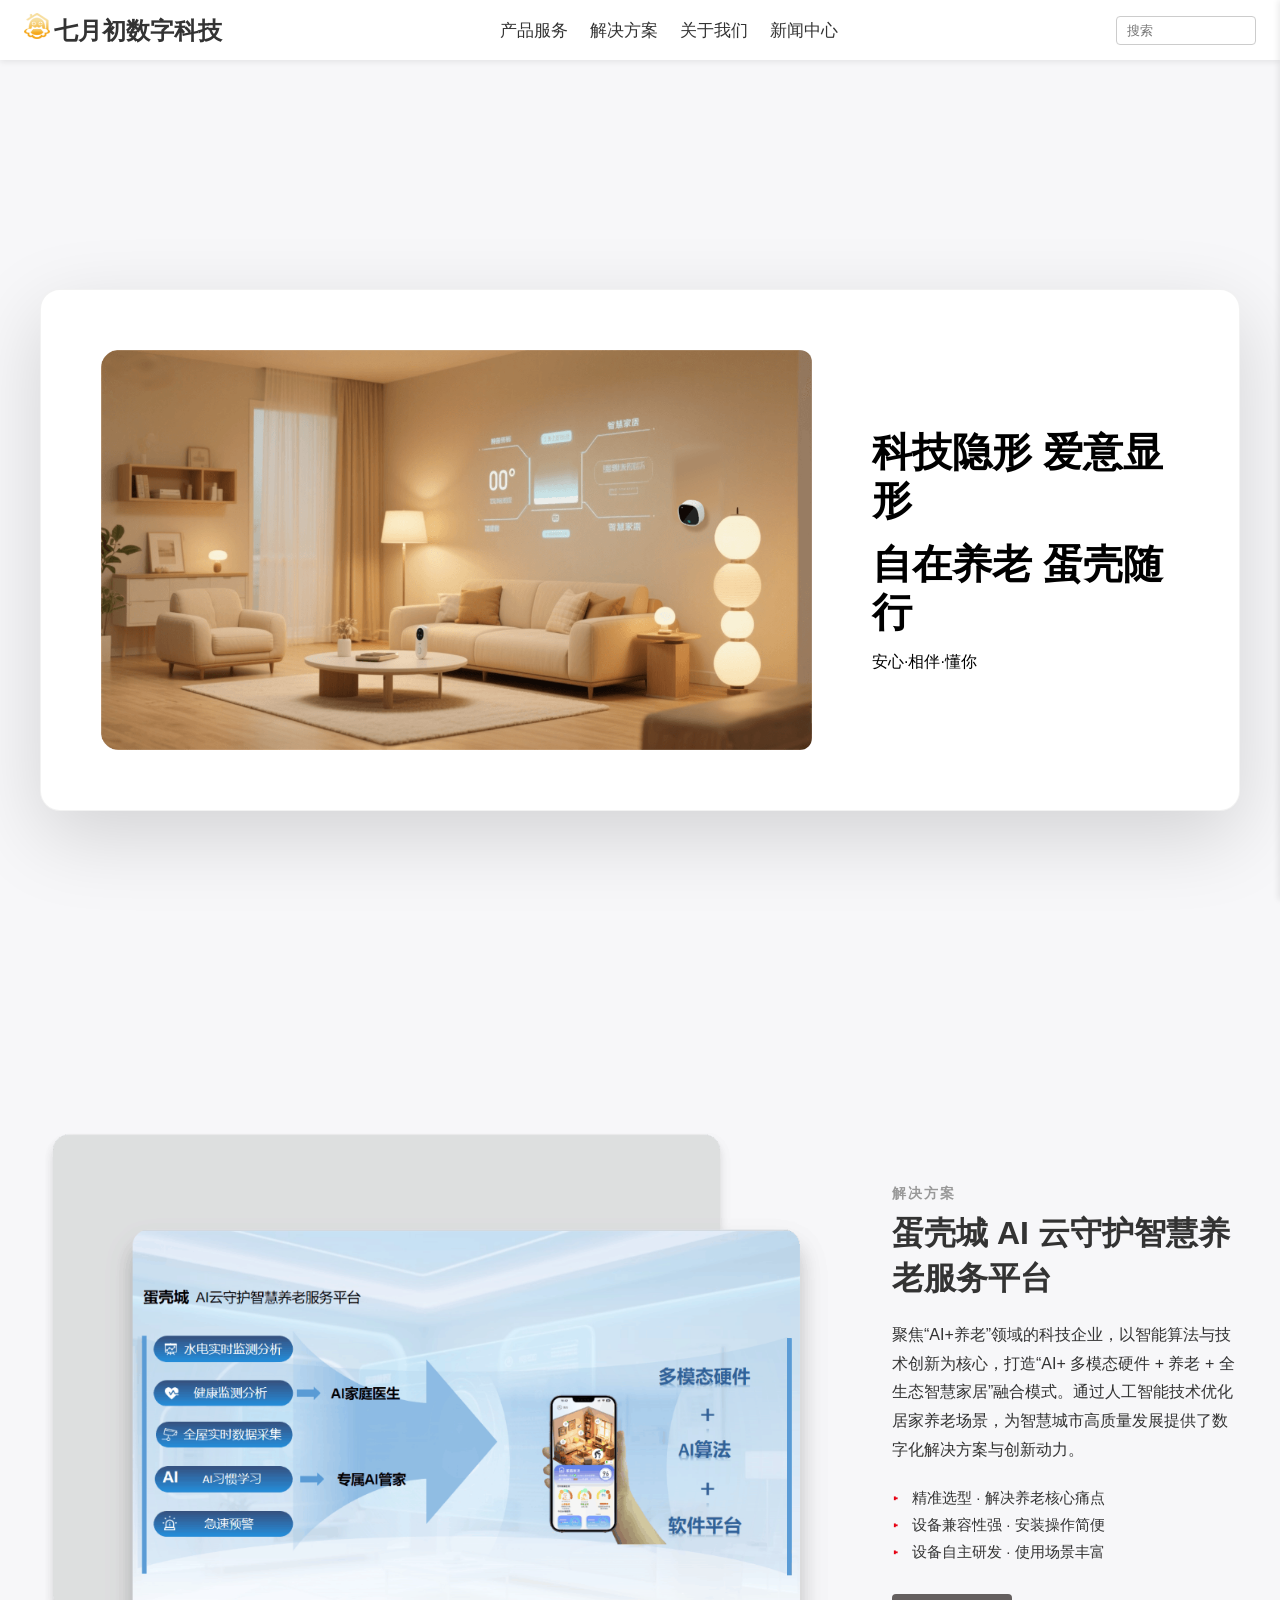
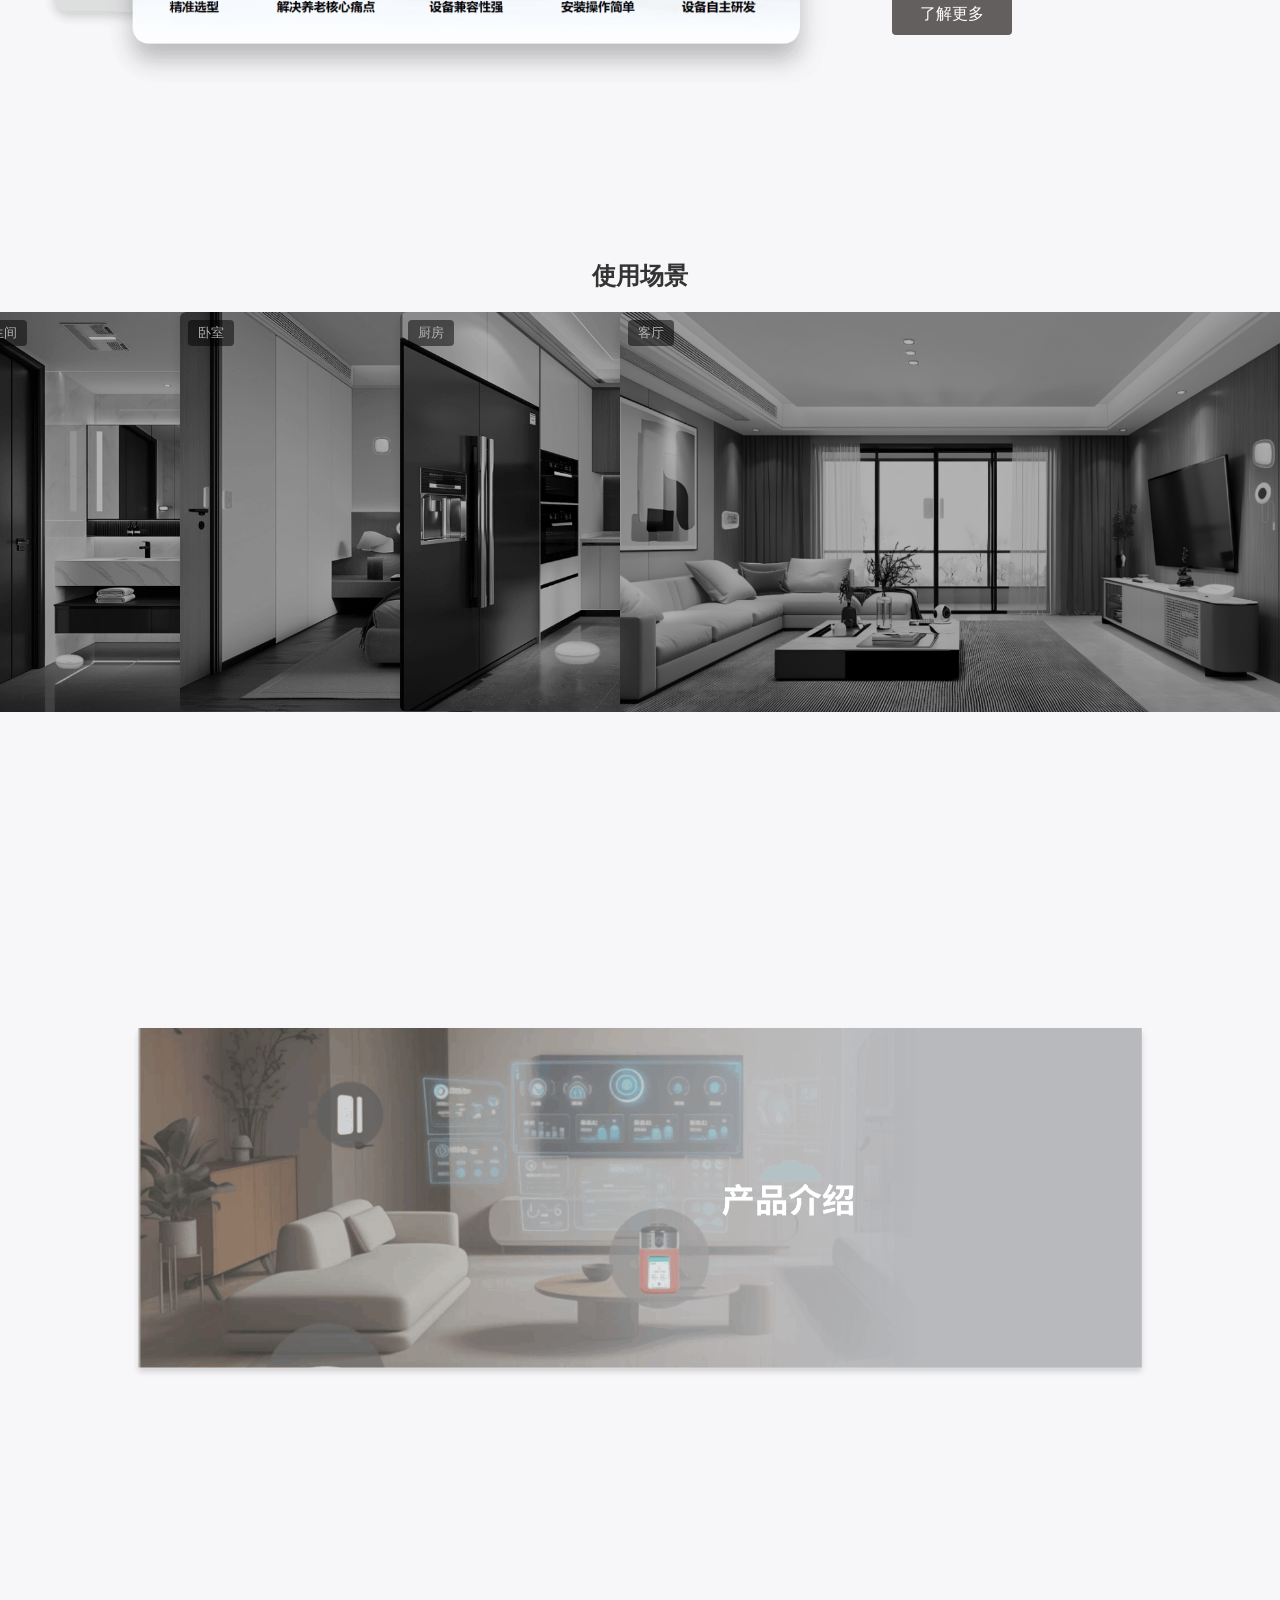
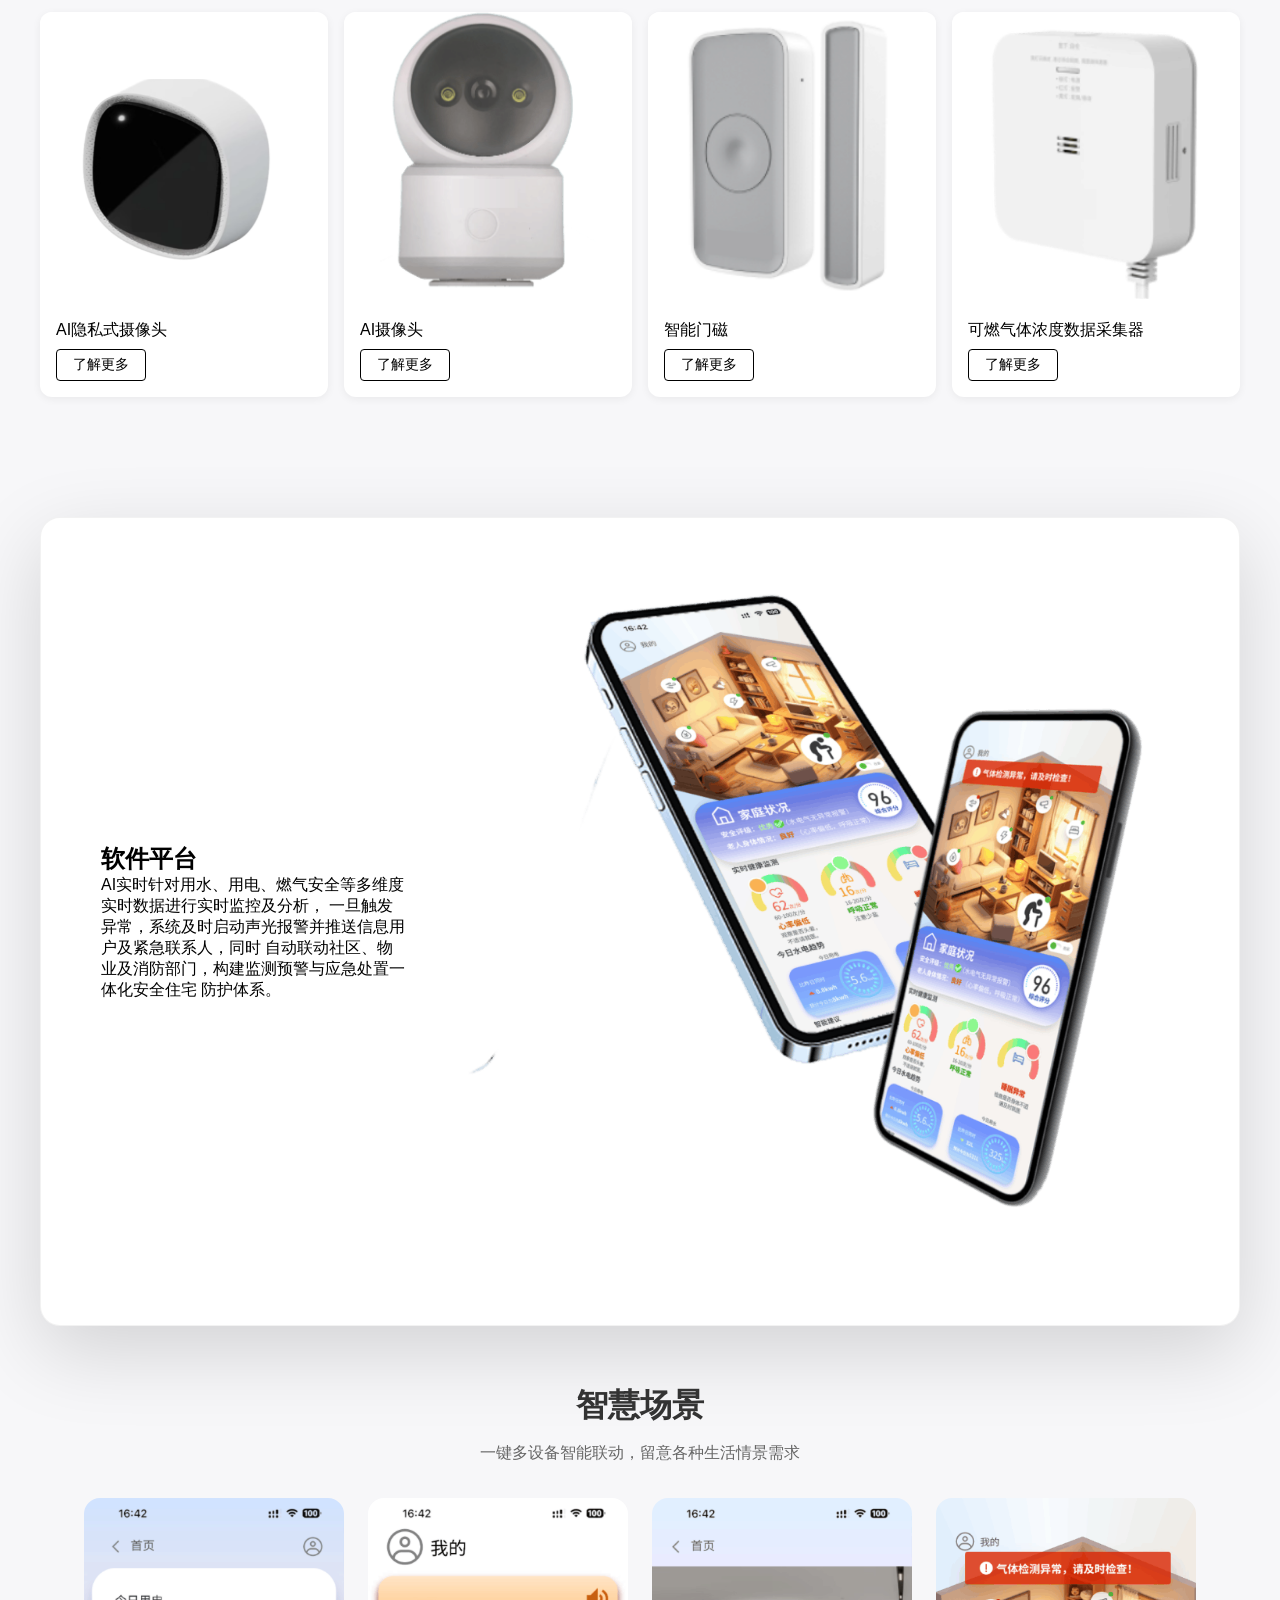
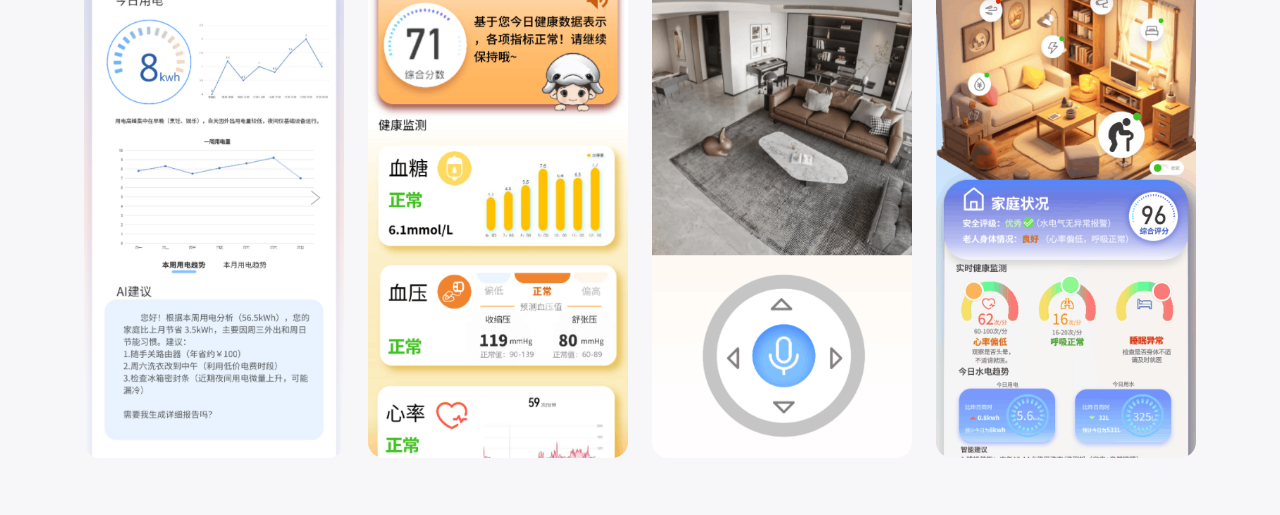
==== index.html @ ea3101bf "Add files via upload" ====
<!doctype html> <!-- 声明文档类型为 HTML5，确保浏览器以标准模式渲染页面 -->
<html lang="zh-CN"> <!-- 根元素，指定页面语言为简体中文 -->

<head> <!-- 头部区域，包含元数据、标题、样式表等，不会直接显示在页面上 -->
  <meta charset="UTF-8" /> <!-- 设置字符编码为 UTF-8，支持全球大部分语言字符，防止中文乱码 -->

  <meta name="viewport" content="width=device-width, initial-scale=1.0" />
  <!-- 移动端视口设置：宽度等于设备宽度，初始缩放比例 1.0，确保手机端正常显示 -->

  <title>蛋壳城--爱的守护</title> <!-- 浏览器标签页上显示的标题文字 -->

  <!-- 以下所有 link 标签均用于引入外部资源，rel="icon" 表示网站小图标，rel="stylesheet" 表示 CSS 样式表 -->
  <link rel="icon" href="z_logo.ico" type="image/x-icon" /> <!-- 指定浏览器标签页、收藏夹中显示的小图标路径及类型 -->

  <!-- 基础公共样式，通常存放全局重置、通用布局等规则 -->
  <link rel="stylesheet" href="style.css" />

  <!-- 导航栏专用样式，若站点导航复杂，可独立维护 -->
  <link rel="stylesheet" href="Navbar_Style.css" />
  
  <!-- 按模块划分的样式表，可针对具体页面或组件做细节调整，数字编号方便版本管理或分模块加载 -->
  <link rel="stylesheet" href="Web001_Style.css" /> <!-- 模块/页面 001 的专用样式 -->
  <link rel="stylesheet" href="Web002_Style.css" /> <!-- 模块/页面 002 的专用样式 -->
  <link rel="stylesheet" href="Web003_Style.css" /> <!-- 模块/页面 003 的专用样式 -->
  <link rel="stylesheet" href="Web004_Style.css" /> <!-- 模块/页面 004 的专用样式 -->
  <link rel="stylesheet" href="Web005_Style.css" /> <!-- 模块/页面 005 的专用样式 -->
  <link rel="stylesheet" href="Web006_Style.css" /> <!-- 模块/页面 006 的专用样式 -->
  <link rel="stylesheet" href="Web007_Style.css" /> <!-- 模块/页面 006 的专用样式 --> 

</head>
<body>
    <!-- 顶部导航 -->
  <div class="nav">
    <div class="nav__left">
        <img class="logo-icon" src="z_logo.png" alt="公司logo" />
        <a class = "logo">七月初数字科技</a>
    </div>

    <ul class="nav__center">
      <li><a href="#">产品服务</a></li>
      <li><a href="#">解决方案</a></li>
      <li><a href="#">关于我们</a></li>
      <li><a href="#">新闻中心</a></li>
    </ul>

    <div class="nav__right">
      <input class="search" type="text" placeholder="搜索">
    </div>
  </div>
  
  <section class="Web01-container">
    <div class="web01-container">

      <div class="web01-left-box">
        <img src="z_web01_tu.png" alt="" />
      </div>

      <div class="web01-text-content">
        <h1>科技隐形 爱意显形</h1> 
        <h1>自在养老 蛋壳随行</h1> 
        <div>安心·相伴·懂你</div> 
      </div>
    </div>
  </section>

  <section class="Web02-container">
    <div class="web02-container">
      <div class="web02-left">
        <img src="z_web02_tu.png" alt="AI云守护平台">
      </div>

      <div class="web02-right">
        <h2>解决方案</h2>
        <h3>蛋壳城 AI 云守护智慧养老服务平台</h3>
        <p>
          聚焦“AI+养老”领域的科技企业，以智能算法与技术创新为核心，打造“AI+
          多模态硬件 + 养老 + 全生态智慧家居”融合模式。通过人工智能技术优化
          居家养老场景，为智慧城市高质量发展提供了数字化解决方案与创新动力。
        </p>

        <ul class="web02-selling-points">
          <li>精准选型 · 解决养老核心痛点</li>
          <li>设备兼容性强 · 安装操作简便</li>
          <li>设备自主研发 · 使用场景丰富</li>
        </ul>
        <a href="#" class="web02-more-btn">了解更多</a>
      </div>
    </div>
  </section>

<section class="web03-center-box">
  <h2 class="web03-headline">使用场景</h2>
  <div class="web03-overlap-bar">
    <!-- 缩略图列表 -->
    <div class="web03-item">
      <img class="web03-thumb" src="z_web03_tu_bathroom.png" alt="卫生间"
           data-full="z_web03_tu_bathroom.png" onclick="showLarge(this.dataset.full)">
      <span class="web03-title">卫生间</span>
    </div>
    <div class="web03-item">
      <img class="web03-thumb" src="z_web03_tu_Bedroom.png" alt="卧室"
           data-full="z_web03_tu_Bedroom.png" onclick="showLarge(this.dataset.full)">
      <span class="web03-title">卧室</span>
    </div>
    <div class="web03-item">
      <img class="web03-thumb" src="z_web03_tu_Kitchen.png" alt="厨房"
           data-full="z_web03_tu_Kitchen.png" onclick="showLarge(this.dataset.full)">
      <span class="web03-title">厨房</span>
    </div>
    <div class="web03-item">
      <img class="web03-thumb" src="z_web03_tu_Livingroom.png" alt="客厅"
           data-full="z_web03_tu_Livingroom.png" onclick="showLarge(this.dataset.full)">
      <span class="web03-title">客厅</span>
    </div>
  </div>

  <!-- 唯一全屏遮罩（默认隐藏） -->
  <div id="web03-overlay" class="web03-overlay" onclick="hideLarge()">
    <img id="web03-large" src="" alt="">
  </div>
</section>
  
<section class="web04-container">
      <div class="web04-box">
        <img src="z_web04_tu.png" alt="智慧家居" />
    </div>
</section>
 <section>
<ul class="web05-product-row">
  <!-- 卡片 1 -->
  <li class="web05-product-card">
    <img src="z_web05_tu_1.png" alt="AI隐私式摄像头">
    <div class="web05-card-footer">
      <h3>AI隐私式摄像头</h3>
      <a class="web05-btn" href="#">了解更多</a>
    </div>
  </li>

  <!-- 卡片 2 -->
  <li class="web05-product-card">
    <img src="z_web05_tu_2.png" alt="AI摄像头">
    <div class="web05-card-footer">
      <h3>AI摄像头</h3>
      <a class="web05-btn" href="#">了解更多</a>
    </div>
  </li>

  <!-- 卡片 3 -->
  <li class="web05-product-card">
    <img src="z_web05_tu_3.png" alt="智能门磁">
    <div class="web05-card-footer">
      <h3>智能门磁</h3>
      <a class="web05-btn" href="#">了解更多</a>
    </div>
  </li>

  <!-- 卡片 4 -->
  <li class="web05-product-card">
    <img src="z_web05_tu_4.png" alt="可燃气体浓度数据采集器">
    <div class="web05-card-footer">
      <h3>可燃气体浓度数据采集器</h3>
      <a class="web05-btn" href="#">了解更多</a>
    </div>
  </li>
</ul>
  </section>

  <section class="Web06-container">
    <div class="web06-container">
      <div class="web06-right-box">
        <img src="z_web06_tu.png" alt="软件app" />
      </div>

      <div class="web06-text-content">
        <h1>软件平台</h1> <!-- 主标题 -->
        <p>
          AI实时针对用水、用电、燃气安全等多维度实时数据进行实时监控及分析，
          一旦触发异常，系统及时启动声光报警并推送信息用户及紧急联系人，同时
          自动联动社区、物业及消防部门，构建监测预警与应急处置一体化安全住宅
          防护体系。
        </p>
      </div>
    </div>
  </section>

<se section class="web07">
  <h2 class="web07-title">智慧场景</h2>
  <p class="web07-sub">一键多设备智能联动，留意各种生活情景需求</p>

  <div class="web07-list">
    <!-- 卡片 1 -->
    <div class="web07-card">
      <img src="z_web07_tu_1.png" alt="">
      <div class="web07-card-mask">
        <div class="web07-card-title">用水用电－数据高度可视</div>
        <div class="web07-card-desc">通过可视化图形描述生活水电，为水电赋予形态。</div>
        <a class="web07-card-btn" href="#">了解更多</a>
      </div>
    </div>

    <!-- 卡片 2 -->
    <div class="web07-card">
      <img src="z_web07_tu_2.png" alt="">
      <div class="web07-card-mask">
        <div class="web07-card-title">健康监测－身体一目了然</div>
        <div class="web07-card-desc">温和柔光身体数据可视，健康是否一目了然。</div>
        <a class="web07-card-btn" href="#">了解更多</a>
      </div>
    </div>

    <!-- 卡片 3 -->
    <div class="web07-card">
      <img src="z_web07_tu_3.png" alt="">
      <div class="web07-card-mask">
        <div class="web07-card-title">视频守护</div>
        <div class="web07-card-desc">隐私视频摄像头，处处监控处处贴心。</div>
        <a class="web07-card-btn" href="#">了解更多</a>
      </div>
    </div>

    <!-- 卡片 4 -->
    <div class="web07-card">
      <img src="z_web07_tu_4.png" alt="">
      <div class="web07-card-mask">
        <div class="web07-card-title">燃气监测</div>
        <div class="web07-card-desc">一键开启全天放心模式，安全与呵护同步律动。</div>
        <a class="web07-card-btn" href="#">了解更多</a>
      </div>
    </div>
  </div>
</section>


</body>
<script src="mainjs.js"></script>
</html>
---- style.css ----
@charset "UTF-8";                       /* 告诉浏览器：此文件使用 UTF-8 编码，防止中文乱码 */

/*========== 通用Reset：先把所有标签“剃光头” ==========*/
* {                                      /* 通配符：选中页面上每一个元素 */
  margin: 0;                             /* 清除浏览器默认外边距 */
  padding: 0;                            /* 清除浏览器默认内边距 */
  box-sizing: border-box;                /* 让 width/height 包含边框和内边距，方便计算 */
}

/*========== 页面基础设定 ==========*/
body {                                   /* 整个网页的身体 */
  font-family: -apple-system, BlinkMacSystemFont, "Segoe UI", "PingFang SC",
              "Hiragino Sans GB", "Microsoft YaHei", sans-serif;
                                         /* 字体优先级：苹果系统→Win系统→通用无衬线，中英文都好看 */
  background: #f7f7f9;                   /* 整个页面背景：浅灰色，护眼不刺眼 */
  overflow-x: hidden;                    /* 禁止横向滚动条，防止内容撑破屏幕 */
}

/*========== 移动端适配：≤768px 生效 ==========*/
@media (max-width: 768px) {

  .content-container {                   /* 卡片改为上下堆叠，适合手机窄屏 */
    flex-direction: column;
    padding: 40px 30px;
  }
  .main-title {                          /* 字号缩小，防止换行丑陋 */
    font-size: 36px;
  }
  .subtitle {
    font-size: 20px;
  }
}
---- Navbar_Style.css ----
/* 1️⃣ 全局变量：以后想统一改高度、间距只动这一行即可 */
:root {
  --nav-height: 60px;   /* 导航条整体高度 */
  --gap: 22px;          /* 菜单项之间的左右间距 */
}

/* 2️⃣ 整个导航条的主容器 */
.nav {
  display: flex;        /* 弹性布局，子元素横排 */
  align-items: center;  /* 垂直居中 */
  height: var(--nav-height);   /* 使用变量，后期一改全改 */
  padding: 0 24px;      /* 左右留空白，让内容不贴边 */
  background: #fff;     /* 白色底 */
  box-shadow: 0 2px 6px rgba(0, 0, 0, .08); /* 淡淡的阴影，增加层级感 */
  font-size: 14px;      /* 整体字号 */
}

/* 3️⃣ 左侧 logo 区域 */
.nav__left {
  flex-shrink: 0;       /* 不允许被压缩，保证 logo 始终完整 */
  margin-right: auto;   /* 自动把右侧元素顶开，实现“靠左” */
  gap : 8px;
}
.logo-icon {
    width: 26px;
    height:26px;
}
/* 4️⃣ logo 文字本身 */
.logo {
  font-size: 24px;      /* 比导航文字大一号 */
  font-weight: bold;    /* 加粗 */
  color: #333;       /* 华为经典红 */
  text-decoration: none;/* 去掉默认下划线 */
}

/* 5️⃣ 中间菜单 <ul> 容器 */
.nav__center {
  display: flex;        /* 横排菜单项 */
  flex-wrap: wrap;      /* 关键：宽度不足时自动换行 */
  gap: var(--gap);      /* 使用变量，统一间隙 */
  justify-content: center; /* 居中对齐，看着更整齐 */
  list-style: none;     /* 去掉小黑点 */
  margin: 0;            /* 去掉默认 margin */
  padding: 0;           /* 去掉默认 padding */
  max-width: 720px;     /* 最大宽度，防止屏幕太宽时拉得太开 */
}

/* 6️⃣ 菜单里的单个 <a> 链接 */
.nav__center a {
  text-decoration: none;/* 关键：去掉下划线，简洁 */
  font-size: 17px;      /* 2. 单独再放大一点，突出可点性 */
  color: #333;          /* 深灰色，比纯黑柔和 */
  white-space: nowrap;  /* 不换行，保持一行显示 */
}

/* 7️⃣ 右侧搜索框区域 */
.nav__right {
  margin-left: auto;    /* 自动把左侧元素顶开，实现“靠右” */
}

/* 8️⃣ 搜索输入框本身 */
.search {
  width: 140px;         /* 固定宽度，小屏也够用 */
  padding: 6px 10px;    /* 上下 6 左右 10，让文字不贴边 */
  border: 1px solid #ccc;/* 浅灰边框 */
  border-radius: 4px;   /* 轻微圆角，柔和视觉 */
}

/* 9️⃣ 平板/手机端：屏幕 ≤ 768px 时的隐藏策略 */
@media (max-width: 768px) {
  .nav__center { display: none; } /* 横排菜单先藏起来，后面用抽屉 */
  .nav__right  { display: none; } /* 搜索框也藏起来，抽屉里会复制一份 */
}

/* 🔟 汉堡按钮（三条横线）本体 */
#hamburger {
  display: none;        /* 默认在桌面端隐藏 */
  margin-left: auto;    /* 靠最右 */
  cursor: pointer;      /* 手指手势，提示可点 */
  padding: 6px;         /* 增大点击区域，移动端更好点 */
  z-index: 201;         /* 保证在抽屉之上，不会被遮挡 */
}
#hamburger span {
  display: block;       /* 每条横线都是块级 */
  width: 22px;          /* 统一宽度 */
  height: 2px;          /* 统一厚度 */
  margin: 5px 0;        /* 上下 5px 间距，形成三条线 */
  background: #333;     /* 深灰色，与文字同色系 */
  transition: .3s;      /* 过渡动画，开关更顺滑 */
}

/* 1️⃣1️⃣ 小屏时才让汉堡按钮出现 */
@media (max-width: 768px) {
  #hamburger { display: block; }
}

/* 1️⃣2️⃣ 抽屉容器：固定定位，右侧滑入 */
#navDrawer {
  position: fixed;      /* 相对于视口固定，不随页面滚动 */
  inset: 0 0 0 auto;    /* 上右下都是 0，左边自动 = 贴右边缘 */
  width: 260px;         /* 抽屉宽度 */
  height: 100vh;        /* 满屏高度 */
  background: #fff;     /* 与白底导航保持一致 */
  box-shadow: -2px 0 6px rgba(0, 0, 0, .08); /* 左侧阴影，增强层级 */
  transform: translateX(100%); /* 初始状态：完全藏到屏幕右侧 */
  transition: transform .3s;   /* 滑入滑出动画 */
  z-index: 200;         /* 低于汉堡按钮，高于普通内容 */
  display: flex;        /* 内部用纵列排布 */
  flex-direction: column;
  padding: 60px 24px 24px; /* 顶部留 60px 避免被系统状态栏/刘海遮挡 */
}
/* 抽屉打开时的状态 */
#navDrawer.open { transform: translateX(0); }

/* 1️⃣3️⃣ 遮罩层：全屏半透明黑 */
#drawerMask {
  position: fixed;      /* 全屏固定 */
  inset: 0;             /* 上下左右全 0，占满视口 */
  background: rgba(0, 0, 0, .45); /* 45% 透明黑，聚焦抽屉 */
  opacity: 0;           /* 默认全透明 = 看不见 */
  visibility: hidden;   /* 同时隐藏，防止误点 */
  transition: .3s;      /* 与抽屉同步过渡 */
  z-index: 199;         /* 低于抽屉，高于页面内容 */
}
/* 抽屉打开时，让遮罩出现 */
#navDrawer.open ~ #drawerMask {
  opacity: 1;
  visibility: visible;
}

/* 1️⃣4️⃣ 抽屉内部的菜单：强制纵列排列 */
#navDrawer .nav__center {
  display: flex !important;   /* 在小屏被隐藏过，这里要强制显示 */
  flex-direction: column;     /* 关键：竖着排 */
  gap: 20px;                  /* 上下间距 20px，比横排更宽松 */
  margin: 0 0 30px;           /* 底部再留 30px，与搜索框分开 */
  max-width: none;            /* 去掉横排时的宽度限制，撑满抽屉 */
}
/* 抽屉内部的搜索框：恢复可见、去掉自动外边距 */
#navDrawer .nav__right {
  display: block !important;
  margin: 0;                  /* 重置 margin，让搜索框贴左 */
}
---- Web001_Style.css ----
/*========== 主视觉大背景区域 ==========*/

/* 全屏大图容器：专门用来放整张背景图 */
.Web01-container {
  /* 让容器顶部空出 80px，防止被固定导航条遮住 */
  margin-top: 80px;

  /* 容器最小高度 = 屏幕总高 - 80px，保证背景图始终铺满可视区 */
  min-height: calc(100vh - 80px);

  /* 开启 Flex 布局，后续让子元素（卡片）轻松居中 */
  display: flex;

  /* 主轴（默认水平）居中，让卡片左右居中 */
  justify-content: center;

  /* 交叉轴（垂直方向）居中，让卡片上下居中 */
  align-items: center;

  /* 给容器四周留 40px 内边距，防止卡片贴边难看 */
  padding: 40px;
}

/*========== 实色悬浮卡片（无模糊） ==========*/

/* 注意：这里选择器写成了 .web01-container（小写 w），
   与上面 .Web01-container（大写 W）其实是两个不同类名，
   大概率是笔误；下面仍按“卡片”逻辑逐句注释 */
.web01-container {
  /* 先让卡片宽度 100% 撑满父级，保证自适应 */
  width: 100%;

  /* 再限制最大 1500px，防止超大屏时拉得太宽影响阅读 */
  max-width: 1500px;

  /* 继续用 Flex，方便左右分栏（图 + 文） */
  display: flex;

  /* 两栏之间留 60px 间隙，避免贴在一起 */
  gap: 60px;

  /* 垂直方向居中，即使文字比图片短也能侧视对齐 */
  align-items: center;

  /* 卡片内部四周留白 60px，内容不顶边，视觉更宽松 */
  padding: 60px;

  /* 纯白实底，干净利落，无需担心背景色冲突 */
  background: #ffffff;

  /* 大圆角 20px，与现代简约风格保持一致 */
  border-radius: 20px;

  /* 投影：水平 0、垂直 25px、模糊 80px、透明度 15%，制造强烈悬浮层效果 */
  box-shadow: 0 25px 80px rgba(0, 0, 0, 0.15);

  /* 极淡 5% 黑边，防止白底卡片与白色背景融为一体，细微描边增强界限感 */
  border: 1px solid rgba(0, 0, 0, 0.05);
}

/*========== 左侧图 66% ==========*/

/* 图片外层容器：专门用来包一张图 */
.web01-left-box {
  /* flex: 不放大、不缩小、基础 66% 宽度，锁定比例 */
  flex: 0 0 66%;

  /* 轻微圆角 12px，与卡片圆角呼应 */
  border-radius: 12px;

  /* 把超出圆角范围的内容隐藏掉，防止图片四角溢出 */
  overflow: hidden;
}

/* 图片本身 */
.web01-left-box img {
  /* 宽度撑满父容器（即 66% 区域） */
  width: 100%;

  /* 高度自动，等比缩放，防止拉伸变形 */
  height: auto;

  /* 去掉图片底部默认 3px 缝隙，防止出现白边 */
  display: block;
}

/*========== 文字区动画 ==========*/

/* 1. 动画定义：只动 transform + opacity，GPU 加速，不触发页面回流 */
@keyframes fadeUp {
  /* 动画开始时：透明、下移 2rem、稍微缩小 */
  0% {
    opacity: 0;
    transform: translateY(2rem) scale(0.96);
  }

  /* 动画结束时：完全显现、回到原位、大小正常 */
  100% {
    opacity: 1;
    transform: translateY(0) scale(1);
  }
}

/* 2. 父级一次性声明，子元素全部继承延迟 */
.web01-text-content {
  /* 自定义属性：每行动画之间相差 0.15s */
  --delay-step: 0.15s;

  /* 初始序号 0，每行自己 +1 */
  --line-index: 0;
}

/* 对文字区里的所有直接子元素（h1、p、span…）都生效 */
.web01-text-content > * {
  /* 一开始先隐藏，等动画再出现 */
  opacity: 0;

  /* 使用上面定义的 fadeUp，时长 0.7s，缓动函数先快后慢 */
  animation: fadeUp 1.7s cubic-bezier(0.22, 0.61, 0.36, 1) forwards;

  /* 动画延迟 = 序号 × 步长，实现逐行渐现 */
  animation-delay: calc(var(--line-index) * var(--delay-step));

  /* 把序号传给下一行（利用 CSS counter） */
  counter-increment: line;
  --line-index: counter(line);
}

/* 3. 尊重用户“减少动效”系统设置：关闭动画 */
@media (prefers-reduced-motion: reduce) {
  .web01-text-content > * {
    /* 直接关掉动画 */
    animation: none;

    /* 立即显示，不透明度 1 */
    opacity: 1;

    /* 取消位移与缩放，保持默认状态 */
    transform: none;
  }
}

/*========== 标题额外样式 ==========*/

/* 主标题再单独加大字号、加粗 */
.web01-text-content h1 {
  /* 2.5rem ≈ 40px，想再大就继续加 */
  font-size: 2.5rem;

  /* 字重拉到最粗，突出标题 */
  font-weight: 700;

  /* 行高 1.2，紧凑又不过于拥挤 */
  line-height: 1.2;

  /* 去掉默认 margin，只保留下边 0.4em 空隙 */
  margin: 0 0 0.4em;
}
---- Web002_Style.css ----
/* 整个解决方案板块：至少撑满一屏，纯白底，深灰字，居中排版 */
.Web02-container  {
  min-height: 100vh;          /* 最低一屏高，用户必须下滑才看得见 */
  display: flex;              /* Flex 布局，方便上下左右居中 */
  align-items: center;        /* 垂直居中 */
  justify-content: center;    /* 水平居中 */
  padding: 80px 40px;         /* 上下 80px、左右 40px 留白，避免贴边 */
  color: #333;              /* 文字颜色改为深灰，提升阅读舒适度 */
}

/* 内容包裹层：最大 1200px 宽，左右自动留白，Flex 横向排列，图文之间 60px 间距 */
.web02-container {
  width: 100%;                /* 宽度随窗口，但不超过 max-width */
  max-width: 1200px;          /* 桌面端常见最大宽度，防止无限拉宽 */
  display: flex;              /* 左右分栏必备 */
  gap: 60px;                  /* 左图与右文之间的空隙 */
  align-items: center;        /* 如果两侧高度不一致，也保持垂直居中 */
}

/* 左侧图片区域：固定占 66% 宽度，圆角 + 隐藏溢出，保证图片不会撑破圆角 */
.web02-left {
  flex: 0 0 66%;              /* 不放大、不缩小、基准 66% */
  border-radius: 12px;        /* 12px 圆角，柔和过渡 */
  overflow: hidden;           /* 把图片超出的部分裁掉，圆角才完整 */
}
.web02-left img {
  width: 100%;                /* 图片宽度撑满父级 */
  height: auto;               /* 高度自动，保持原始比例 */
  display: block;             /* 去掉图片底部幽灵空白 */
}

/* 右侧文字区域：剩余空间全部给它（34%），放标题、段落、卖点、按钮 */
.web02-right {
  flex: 1;                    /* 占满剩余空间 */
}
.web02-right h2 {
  font-size: 14px;            /* 小字，分类标签感 */
  color: #999;                /* 浅灰色，弱化视觉权重 */
  letter-spacing: 2px;        /* 字间距拉开，更有高级感 */
  margin-bottom: 8px;         /* 与下方主标题拉开一点点距离 */
}
.web02-right h3 {
  font-size: 32px;            /* 主标题大字，突出卖点 */
  line-height: 1.4;           /* 行高稍大，阅读更轻松 */
  margin-bottom: 20px;        /* 与正文段落保持距离 */
}
.web02-right p {
  font-size: 16px;            /* 正文字号 */
  line-height: 1.8;           /* 1.8 倍行高，中文阅读友好 */
  margin-bottom: 24px;        /* 与下方卖点列表隔开 */
}

/* 卖点列表：去掉默认小黑点，用红色小三角代替，更精致 */
.web02-selling-points {
  list-style: none;           /* 清除默认圆点 */
  margin-bottom: 32px;        /* 与按钮之间留空 */
}
.web02-selling-points li {
  position: relative;         /* 为了让伪元素绝对定位 */
  padding-left: 20px;         /* 给红色小三角留位置 */
  margin-bottom: 8px;         /* 每条卖点之间空隙 */
  font-size: 15px;            /* 比正文稍小，层次区分 */
}
.web02-selling-points li::before {
  content: "▸";               /* 红色小三角符号 */
  position: absolute;         /* 相对于 li 定位 */
  left: 0;                    /* 贴左 */
  color: #e60012;             /* 企业红，强调品牌色 */
}

/* “了解更多”按钮： inline-block 方便设置 padding，圆角 4px，悬停变深红 */
.web02-more-btn {
  display: inline-block;      /* 既能设宽高又不会独占一行 */
  padding: 10px 28px;         /* 上下 10、左右 28，按钮看起来不挤 */
  background: #645f5f;        /* 品牌红 */
  color: #fff;                /* 白字，对比强烈 */
  border-radius: 4px;         /* 4px 小圆角，简洁利落 */
  text-decoration: none;      /* 去掉链接下划线 */
  transition: background 0.3s;/* 悬停变色过渡平滑 */
}
.web02-more-btn:hover {
  background: #c40010;        /* 悬停时深一点，增加交互反馈 */
}
---- Web003_Style.css ----
.web03-center-box {
  display: flex;
  flex-direction: column;   /* 让文字与图条自动上下排布 */
  justify-content: center;  /* 整体仍然水平居中 */
  align-items: center;      /* 整体仍然垂直居中 */
  padding: 0 24px;          /* 只保留左右留白，上下清零 */
}

/* ====== 2. 居中文字 ====== */
.web03-headline {
  margin-bottom: 20px;      /* 与下方图条留点呼吸距离，可随意调 */
  font-size: 1.5rem;
  font-weight: 600;
  color: #333;
  text-align: center;       /* 保险起见，再写一次居中 */
}
/* 重叠图条外壳：所有图片横向排列，高度固定 400px，超出部分隐藏 */
.web03-overlap-bar {
  position: relative; /* 作为内部绝对定位的包含块 */
  height: 400px;      /* 栏高写死，所有图参照这个高度 */
  display: flex;      /* 横向排列 */
  overflow: hidden;   /* 去掉横向滚动条 */
}

/* 单张图的外壳（label）：可点击，负边距实现“扑克牌”重叠 */
.web03-item {
  position: relative;   /* 给内部 .title 绝对定位当参照 */
  width: 700px;         /* 每张图展开宽度 */
  height: 100%;         /* 高度撑满父级 400px */
  margin-left: -480px;  /* 向左叠 480px，形成重叠 */
  cursor: pointer;      /* 鼠标变手型，提示可点击 */
  z-index: 2;           /* 统一基础层级，hover 时再抬高 */
  transition: filter .3s; /* 滤镜变化时过渡 0.3s */
  filter: grayscale(100%) brightness(.7); /* 默认灰 + 压暗 */
}

/* 第一张图不需要左移，保证整体左对齐 */
.web03-item:first-of-type {
  margin-left: 0;
}

/* 鼠标悬停：恢复彩色、提亮、拉到最上层盖住邻居 */
.web03-item:hover {
  filter: grayscale(0) brightness(1);
  z-index: 10;
}

/* 小图（缩略图）本身：撑满容器，圆角 + 阴影 */
.web03-thumb {
  width: 100%;         /* 横向 700px */
  height: 100%;        /* 纵向 400px */
  object-fit: cover;   /* 保持比例并裁剪填满 */
  display: block;      /* 去掉图片底部 3px 空白 */
  border-radius: 6px;  /* 小圆角 */
  box-shadow: 0 4px 12px rgba(0,0,0,.15); /* 淡淡投影 */
}

/* 左上角文字标签：白字半透黑底，小圆角 */
.web03-title {
  position: absolute; /* 相对于 .item 定位 */
  top: 8px; left: 8px;
  padding: 4px 10px;  /* 上下 4px 左右 10px */
  font-size: 13px;
  color: #fff;
  background: rgba(0,0,0,.5);
  border-radius: 4px;
}

.web03-overlay{
  position: fixed;
  inset: 0;
  z-index: 9999;
  display: flex;
  align-items: center;
  justify-content: center;
  background: rgba(0,0,0,.8);
  opacity: 0;
  visibility: hidden;
  transition: opacity .2s linear;
  cursor: pointer;        /* 整个遮罩都是关闭区 */
}
.web03-overlay.show{
  opacity: 1;
  visibility: visible;
}
#web03-large{
  max-width: 90vw;
  max-height: 90vh;
  object-fit: contain;
  user-select: none;     /* 禁用文本/元素选中 */
  -webkit-user-select: none;
  -moz-user-select: none;
  -ms-user-select: none;
  pointer-events: none;   /* 图片只负责展示，不拦截点击 */
}
---- Web004_Style.css ----
/*========== 主视觉大背景区域 ==========*/
.web04-container {                        /* 全屏大图容器 */
  margin-top: 80px;                      /* 避开顶部固定导航80px，防止被遮挡 */
  min-height: calc(100vh - 80px);        /* 至少占满“屏幕高度-80px”，保证背景图始终铺满可视区 */
  display: flex;                         /* Flex布局，让子元素（卡片）居中 */
  align-items: center;                   /* 垂直居中 */
  justify-content: center;               /* 水平居中 */
  padding: 40px;                         /* 内边距40px，避免卡片贴边 */
}

.web04-box {
    width: 100%;                 /* 占满卡片宽度 */
    border-radius: 12px;
    overflow: hidden;
    display: flex;               /* 图片本身再居中 */
    justify-content: center;
}

.web04-box img {
    /* 图片本身 */
    width: 85%;
    height: auto;
    /* 高度自动，等比缩放不变形 */
    display: block;
    /* 去掉图片底部默认3px缝隙，防止出现白边 */
}
---- Web005_Style.css ----
.web05-container {
    width: 100%;
    max-width: 1500px;
    display: flex;
    flex-direction: row-reverse;   /* 关键：整体顺序反转 → 右图左字 */
    gap: 20px;
    align-items: center;
    padding: 200px;
    background: #ffffff;
    border-radius: 20px;
    box-shadow: 0 25px 80px rgba(0,0,0,0.15);
    border: 1px solid rgba(0,0,0,0.05);
}
/* 2. 四卡片容器：占满可视宽，两边贴齐 */
.web05-four-cards {
  width: 90%;              /* = 视口宽 */
  box-sizing: border-box;
  display: flex;
  gap: 20px;                /* 固定间隙 */
  padding: 0 20px;          /* 只在最左最右留 20px 呼吸线 */
  flex-wrap: nowrap;        /* 强制不换行，必须并排 */
}

/* 3. 单卡片：自动等分剩余空间，间隙固定 */
.web05-card {
  flex: 1 1 0;              /* flex-basis=0 → 宽度完全按剩余空间等分 */
  min-width: 0;             /* 防止内容撑爆 */
  display: flex;
  flex-direction: column;
  border-radius: 12px;
  overflow: hidden;
  box-shadow: 0 8px 20px rgba(0,0,0,.12);
}
/* 图片区：优先缩小，最小给文字留 60px */
.web05-pic-box{
  flex: 1 1 auto;        /* 可放大、可缩小，基准 auto */
  min-height: 0;         /* 允许被压缩到 0，防止 flex 死守内容高度 */
  display: flex;
  align-items: center;
  justify-content: center;
  background: #fafafa;
}
.web05-pic-box img{
  width: 80%;
  height: auto;
  max-height: 180px;     /* 关键：封顶 180px，防止超高图撑爆卡片 */
  display: block;
  object-fit: contain;   /* 保证完整图比例 */
}

/* 文字区：最小 48px（约两行），需要时自动撑高 */
.web05-txt-box{
  flex: 0 0 auto;        /* 不放大，但允许被内容撑开 */
  min-height: 48px;      /* 最低两行字，不会压成一条缝 */
  display: flex;
  align-items: center;
  justify-content: center;
  padding: 8px;
  font-size: 15px;
  font-weight: 500;
  color: #333;
  background: #fff;
}

.web05-product-row{
  display:flex;
  gap:16px;
  max-width:1200px;
  margin:0 auto;
  list-style:none;
  padding:0;
}
.web05-product-card{
  flex:1 1 0;
  background:#fff;
  border-radius:12px;
  box-shadow:0 2px 8px rgba(0,0,0,.06);
  overflow:hidden;
  transition:transform .25s,box-shadow .25s;
  cursor:pointer;
}
.web05-product-card:hover{
  transform:translateY(-4px);
  box-shadow:0 4px 16px rgba(0,0,0,.12);
}

/* ====== 图片 ====== */
.web05-product-card img{
  width:100%;
  aspect-ratio:1/1;   /* 正方形更安全，可按需改 4/3、3/4 等 */
  object-fit:contain; /* 完整显示，留白由卡片底色填充 */
  background:#fff;    /* 留白区域颜色 */
}

/* ====== 底部文字 & 按钮 ====== */
.web05-card-footer{
  padding:16px;
  display:grid;
  grid-template:
    "title  price" auto
    "btn1   btn2" auto
    / 1fr   auto;
  gap:8px 12px;
  align-items:center;
}
.web05-card-footer h3{
  grid-area:title;
  font-size:16px;font-weight:500;color:#000;
}
.web05-price{
  grid-area:price;
  font-size:18px;font-weight:700;color:#000;
}
.web05-btn{
  grid-area:btn1;
  justify-self:start;
  padding:6px 16px;
  font-size:14px;
  border:1px solid #000;
  border-radius:4px;
  color:#000;
  text-decoration:none;
  transition:.2s;
}
.web05-btn.primary{
  grid-area:btn2;
  background:#000;color:#fff;
}
.web05-btn:hover{
  background:#000;color:#fff;
}
.web05-btn.primary:hover{
  background:#333;border-color:#333;
}
---- Web006_Style.css ----
.Web06-container {                        /* 全屏大图容器 */
  margin-top: 80px;                      /* 避开顶部固定导航80px，防止被遮挡 */
  min-height: calc(100vh - 80px);        /* 至少占满“屏幕高度-80px”，保证背景图始终铺满可视区 */
  display: flex;                         /* Flex布局，让子元素（卡片）居中 */
  align-items: center;                   /* 垂直居中 */
  justify-content: center;               /* 水平居中 */
  padding: 40px;                         /* 内边距40px，避免卡片贴边 */
}
/*========== 实色悬浮卡片（无模糊） ==========*/
.web06-container {
    width: 100%;
    max-width: 1500px;
    display: flex;
    flex-direction: row-reverse;   /* 关键：整体顺序反转 → 右图左字 */
    gap: 60px;
    align-items: center;
    padding: 60px;
    background: #ffffff;
    border-radius: 20px;
    box-shadow: 0 25px 80px rgba(0,0,0,0.15);
    border: 1px solid rgba(0,0,0,0.05);
}

/*========== 右侧图 66% ==========*/
.web06-right-box {          /* 类名顺手改成 right-box，语义对应 */
    flex: 0 0 66%;
    border-radius: 12px;
    overflow: hidden;
}
.web06-right-box img {
    width: 100%;
    height: auto;
    display: block;
}

/*========== 左侧文字 34% ==========*/
.web06-text-content {
    flex: 1;            /* 剩余空间全给文字，现在它在左边 */
}
---- Web007_Style.css ----
/* ===== 静态并排版 ===== */

/* 智慧场景标题居中 */
.web07 {
  text-align: center;
  padding: 40px 20px;
}

.web07-title {
  text-align: center;
  font-size: 32px;
  font-weight: 600;
  color: #333;
  margin-bottom: 12px;
}

.web07-sub {
  text-align: center;
  font-size: 16px;
  color: #666;
  margin-bottom: 32px;
  max-width: 600px;
  margin-left: auto;
  margin-right: auto;
  line-height: 1.6;
}

.web07-list {
  display: flex;
  flex-wrap: wrap;
  justify-content: center;
  gap: 24px;
  max-width: 1200px;
  margin: 0 auto;
  padding: 0 20px;
}

.web07-card {
  position: relative;
  width: 260px;
  border-radius: 16px;
  overflow: hidden;
  cursor: pointer;
  transform-origin: center;
  transition: transform .35s, box-shadow .35s;
}

.web07-card:hover {
  transform: scale(1.05) translateY(-8px);
  box-shadow: 0 12px 30px rgba(0, 0, 0, .18);
}

.web07-card img {
  width: 100%;
  height: 560px;
  object-fit: cover;
  display: block;
}

.web07-card-mask {
  position: absolute;
  left: 0;
  right: 0;
  bottom: 0;
  padding: 16px 20px 20px;
  background: rgba(0, 0, 0, .55);
  backdrop-filter: blur(4px);
  transform: translateY(100%);
  transition: transform .35s ease;
}

.web07-card:hover .web07-card-mask {
  transform: translateY(0);
}

.web07-card-title {
  font-size: 22px;
  color: #fff;
  font-weight: 600;
}

.web07-card-desc {
  font-size: 14px;
  color: #ddd;
  margin-top: 6px;
  opacity: 0;
  transition: opacity .35s;
}

.web07-card:hover .web07-card-desc {
  opacity: 1;
}

.web07-card-btn {
  display: inline-block;
  margin-top: 12px;
  padding: 6px 16px;
  border: 1px solid #fff;
  border-radius: 4px;
  color: #fff;
  font-size: 14px;
  text-decoration: none;
  transition: .2s;
}

.web07-card-btn:hover {
  background: #fff;
  color: #000;
}

/* 小屏自适应 */
@media (max-width: 767px) {
  .web07-card {
    width: 260px;
  }
  
  .web07-card img {
    height: 480px;
  }
  
  .web07-title {
    font-size: 28px;
  }
  
  .web07-sub {
    font-size: 14px;
    padding: 0 15px;
  }
}
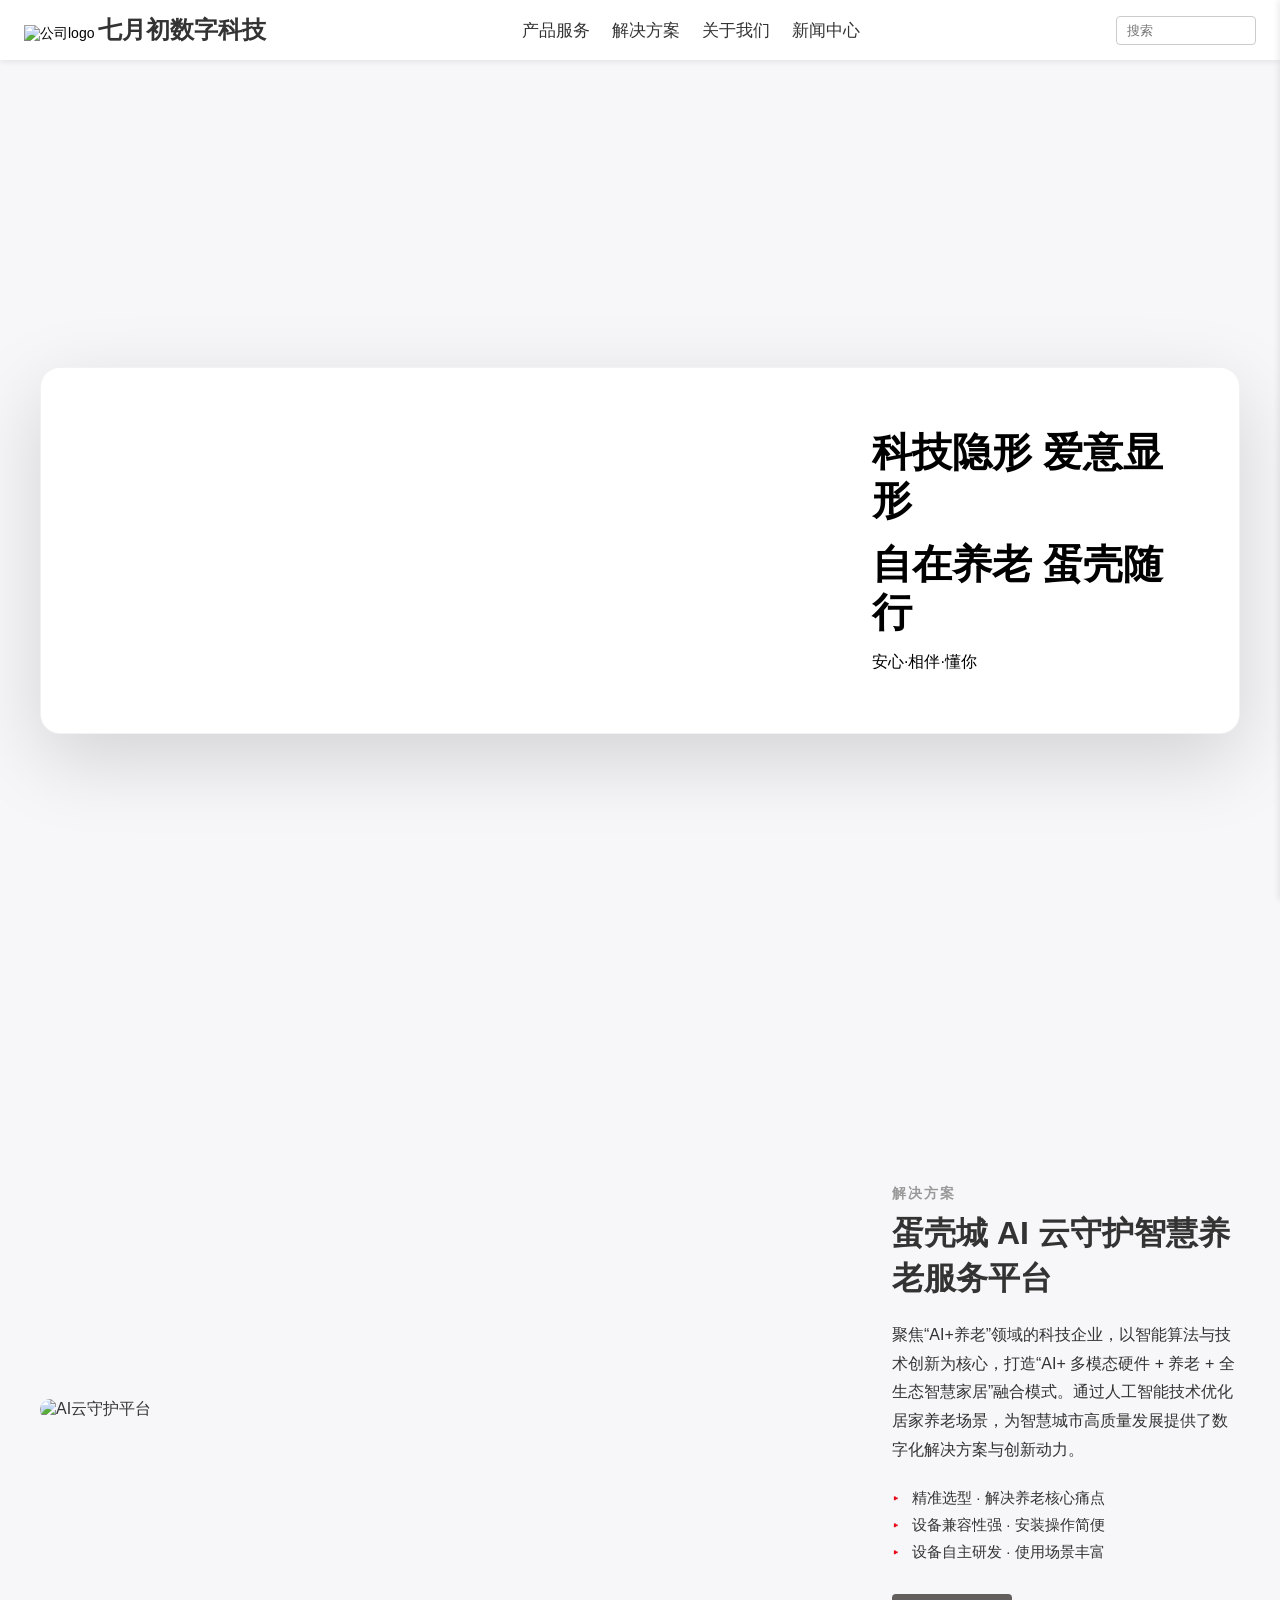
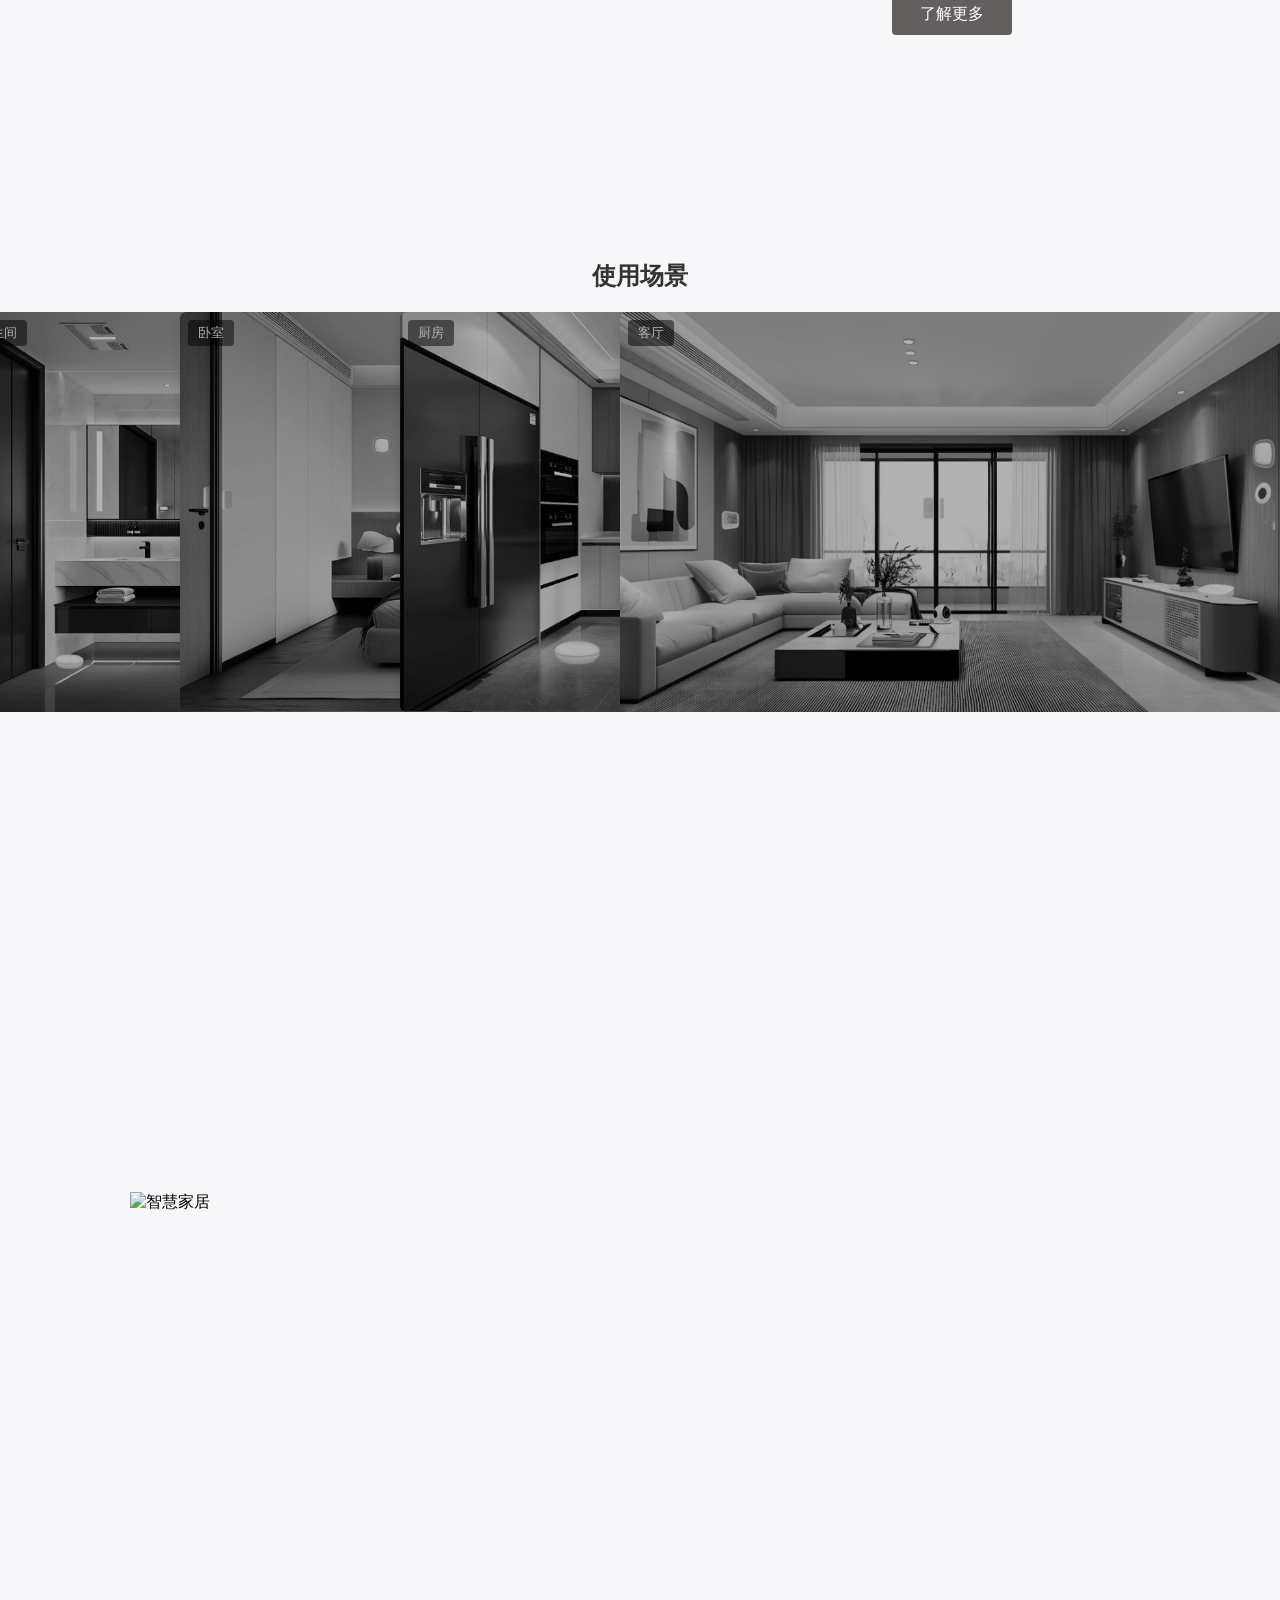
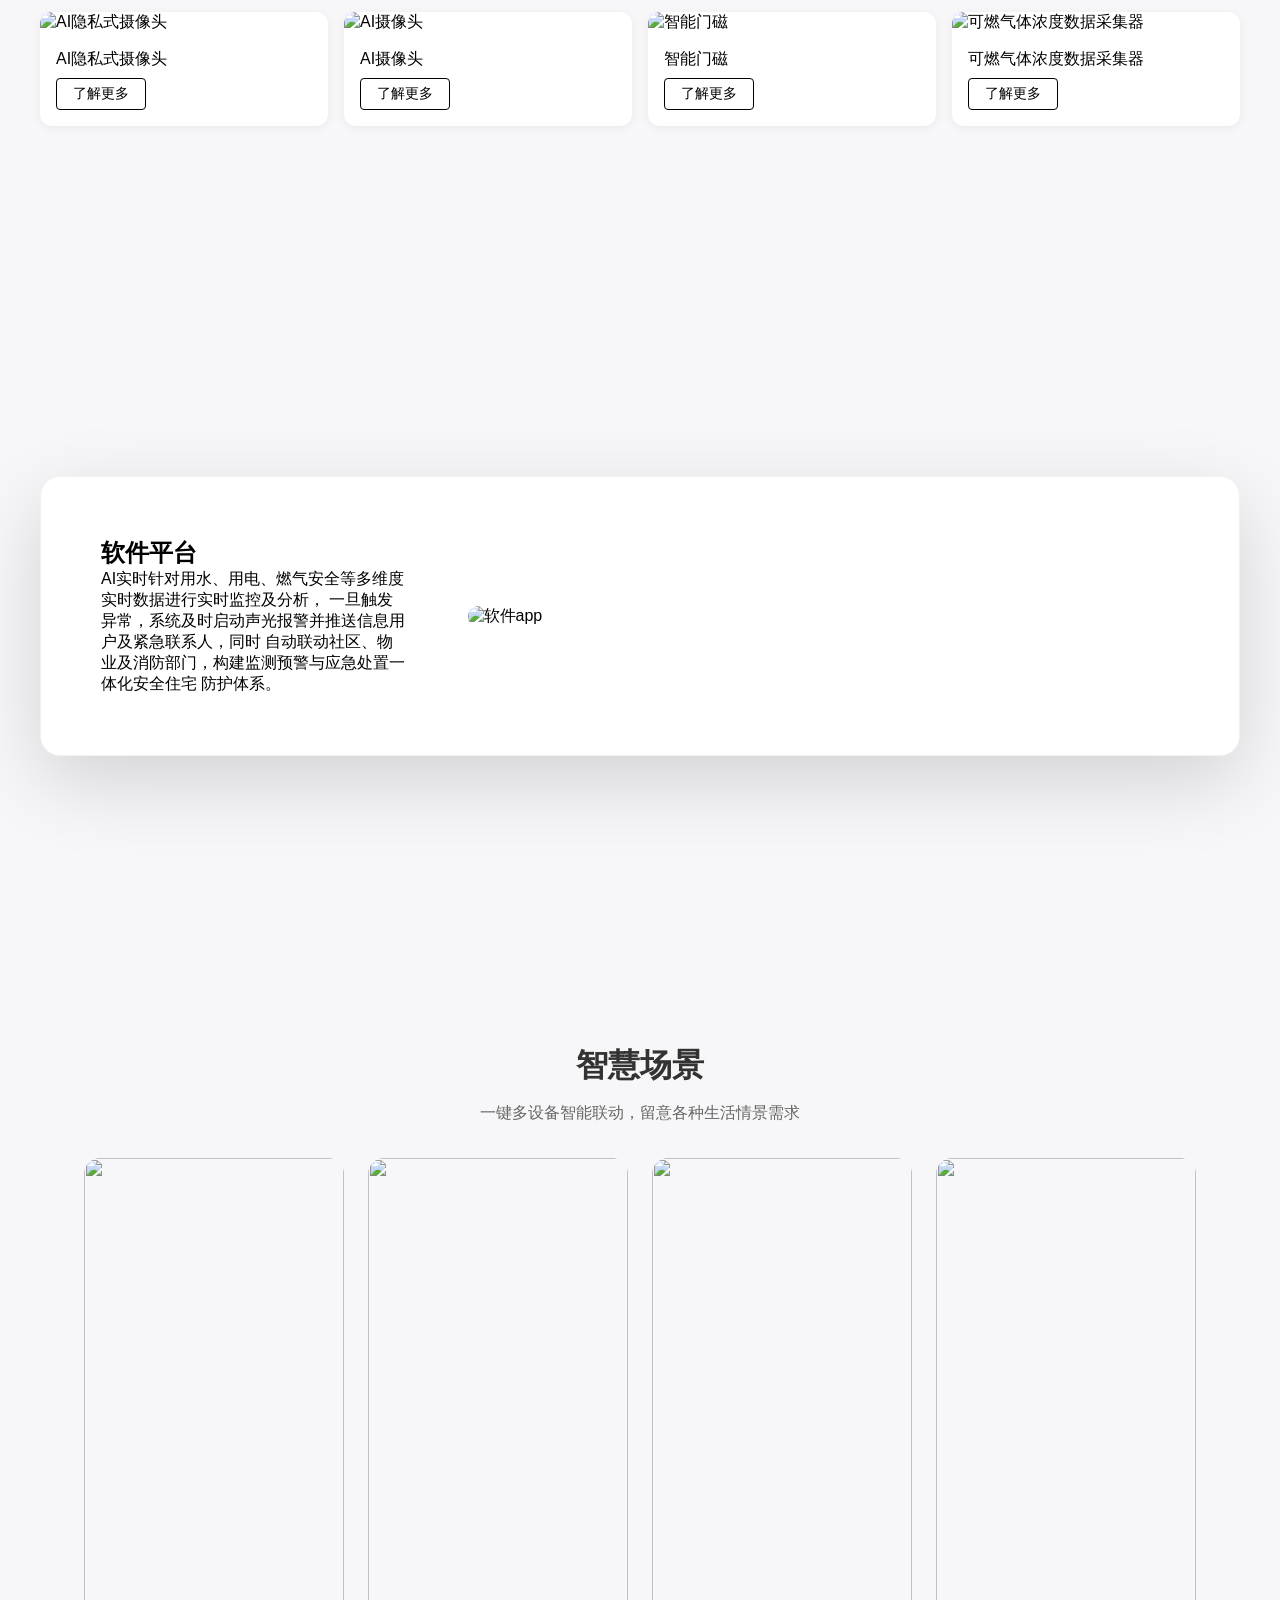
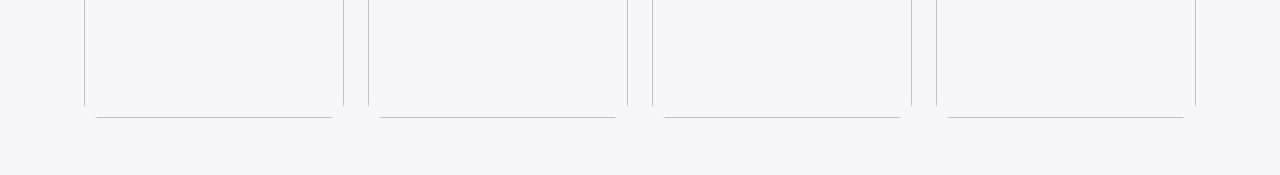
==== commit 489b7ec9: "Update index.html" ====
--- a/index.html
+++ b/index.html
@@ -10,7 +10,7 @@
   <title>蛋壳城--爱的守护</title> <!-- 浏览器标签页上显示的标题文字 -->
 
   <!-- 以下所有 link 标签均用于引入外部资源，rel="icon" 表示网站小图标，rel="stylesheet" 表示 CSS 样式表 -->
-  <link rel="icon" href="z_logo.ico" type="image/x-icon" /> <!-- 指定浏览器标签页、收藏夹中显示的小图标路径及类型 -->
+  <link rel="icon" href="https://cdn.jsdelivr.net/gh/huageyuan/https-huageyuan.githubio-qiyuechu_web@main/z_logo.ico" type="image/x-icon" /> <!-- 指定浏览器标签页、收藏夹中显示的小图标路径及类型 -->
 
   <!-- 基础公共样式，通常存放全局重置、通用布局等规则 -->
   <link rel="stylesheet" href="style.css" />
@@ -32,7 +32,7 @@
     <!-- 顶部导航 -->
   <div class="nav">
     <div class="nav__left">
-        <img class="logo-icon" src="z_logo.png" alt="公司logo" />
+        <img class="logo-icon" src="https://cdn.jsdelivr.net/gh/huageyuan/https-huageyuan.githubio-qiyuechu_web@main/z_logo.png" alt="公司logo" />
         <a class = "logo">七月初数字科技</a>
     </div>
 
@@ -52,7 +52,7 @@
     <div class="web01-container">
 
       <div class="web01-left-box">
-        <img src="z_web01_tu.png" alt="" />
+        <img src="https://cdn.jsdelivr.net/gh/huageyuan/https-huageyuan.githubio-qiyuechu_web@main/z_web01_tu.png" alt="" />
       </div>
 
       <div class="web01-text-content">
@@ -66,7 +66,7 @@
   <section class="Web02-container">
     <div class="web02-container">
       <div class="web02-left">
-        <img src="z_web02_tu.png" alt="AI云守护平台">
+        <img src="https://cdn.jsdelivr.net/gh/huageyuan/https-huageyuan.githubio-qiyuechu_web@main/z_web02_tu.png" alt="AI云守护平台">
       </div>
 
       <div class="web02-right">
@@ -94,22 +94,22 @@
     <!-- 缩略图列表 -->
     <div class="web03-item">
       <img class="web03-thumb" src="z_web03_tu_bathroom.png" alt="卫生间"
-           data-full="z_web03_tu_bathroom.png" onclick="showLarge(this.dataset.full)">
+           data-full="https://cdn.jsdelivr.net/gh/huageyuan/https-huageyuan.githubio-qiyuechu_web@main/z_web03_tu_bathroom.png" onclick="showLarge(this.dataset.full)">
       <span class="web03-title">卫生间</span>
     </div>
     <div class="web03-item">
       <img class="web03-thumb" src="z_web03_tu_Bedroom.png" alt="卧室"
-           data-full="z_web03_tu_Bedroom.png" onclick="showLarge(this.dataset.full)">
+           data-full="https://cdn.jsdelivr.net/gh/huageyuan/https-huageyuan.githubio-qiyuechu_web@main/z_web03_tu_Bedroom.png" onclick="showLarge(this.dataset.full)">
       <span class="web03-title">卧室</span>
     </div>
     <div class="web03-item">
       <img class="web03-thumb" src="z_web03_tu_Kitchen.png" alt="厨房"
-           data-full="z_web03_tu_Kitchen.png" onclick="showLarge(this.dataset.full)">
+           data-full="https://cdn.jsdelivr.net/gh/huageyuan/https-huageyuan.githubio-qiyuechu_web@main/z_web03_tu_Kitchen.png" onclick="showLarge(this.dataset.full)">
       <span class="web03-title">厨房</span>
     </div>
     <div class="web03-item">
       <img class="web03-thumb" src="z_web03_tu_Livingroom.png" alt="客厅"
-           data-full="z_web03_tu_Livingroom.png" onclick="showLarge(this.dataset.full)">
+           data-full="https://cdn.jsdelivr.net/gh/huageyuan/https-huageyuan.githubio-qiyuechu_web@main/z_web03_tu_Livingroom.png" onclick="showLarge(this.dataset.full)">
       <span class="web03-title">客厅</span>
     </div>
   </div>
@@ -122,14 +122,14 @@
   
 <section class="web04-container">
       <div class="web04-box">
-        <img src="z_web04_tu.png" alt="智慧家居" />
+        <img src="https://cdn.jsdelivr.net/gh/huageyuan/https-huageyuan.githubio-qiyuechu_web@main/z_web04_tu.png" alt="智慧家居" />
     </div>
 </section>
  <section>
 <ul class="web05-product-row">
   <!-- 卡片 1 -->
   <li class="web05-product-card">
-    <img src="z_web05_tu_1.png" alt="AI隐私式摄像头">
+    <img src="https://cdn.jsdelivr.net/gh/huageyuan/https-huageyuan.githubio-qiyuechu_web@main/z_web05_tu_1.png" alt="AI隐私式摄像头">
     <div class="web05-card-footer">
       <h3>AI隐私式摄像头</h3>
       <a class="web05-btn" href="#">了解更多</a>
@@ -138,7 +138,7 @@
 
   <!-- 卡片 2 -->
   <li class="web05-product-card">
-    <img src="z_web05_tu_2.png" alt="AI摄像头">
+    <img src="https://cdn.jsdelivr.net/gh/huageyuan/https-huageyuan.githubio-qiyuechu_web@main/z_web05_tu_2.png" alt="AI摄像头">
     <div class="web05-card-footer">
       <h3>AI摄像头</h3>
       <a class="web05-btn" href="#">了解更多</a>
@@ -147,7 +147,7 @@
 
   <!-- 卡片 3 -->
   <li class="web05-product-card">
-    <img src="z_web05_tu_3.png" alt="智能门磁">
+    <img src="https://cdn.jsdelivr.net/gh/huageyuan/https-huageyuan.githubio-qiyuechu_web@main/z_web05_tu_3.png" alt="智能门磁">
     <div class="web05-card-footer">
       <h3>智能门磁</h3>
       <a class="web05-btn" href="#">了解更多</a>
@@ -156,7 +156,7 @@
 
   <!-- 卡片 4 -->
   <li class="web05-product-card">
-    <img src="z_web05_tu_4.png" alt="可燃气体浓度数据采集器">
+    <img src="https://cdn.jsdelivr.net/gh/huageyuan/https-huageyuan.githubio-qiyuechu_web@main/z_web05_tu_4.png" alt="可燃气体浓度数据采集器">
     <div class="web05-card-footer">
       <h3>可燃气体浓度数据采集器</h3>
       <a class="web05-btn" href="#">了解更多</a>
@@ -168,7 +168,7 @@
   <section class="Web06-container">
     <div class="web06-container">
       <div class="web06-right-box">
-        <img src="z_web06_tu.png" alt="软件app" />
+        <img src="https://cdn.jsdelivr.net/gh/huageyuan/https-huageyuan.githubio-qiyuechu_web@main/z_web06_tu.png" alt="软件app" />
       </div>
 
       <div class="web06-text-content">
@@ -190,7 +190,7 @@
   <div class="web07-list">
     <!-- 卡片 1 -->
     <div class="web07-card">
-      <img src="z_web07_tu_1.png" alt="">
+      <img src="https://cdn.jsdelivr.net/gh/huageyuan/https-huageyuan.githubio-qiyuechu_web@main/z_web07_tu_1.png" alt="">
       <div class="web07-card-mask">
         <div class="web07-card-title">用水用电－数据高度可视</div>
         <div class="web07-card-desc">通过可视化图形描述生活水电，为水电赋予形态。</div>
@@ -200,7 +200,7 @@
 
     <!-- 卡片 2 -->
     <div class="web07-card">
-      <img src="z_web07_tu_2.png" alt="">
+      <img src="https://cdn.jsdelivr.net/gh/huageyuan/https-huageyuan.githubio-qiyuechu_web@main/z_web07_tu_2.png" alt="">
       <div class="web07-card-mask">
         <div class="web07-card-title">健康监测－身体一目了然</div>
         <div class="web07-card-desc">温和柔光身体数据可视，健康是否一目了然。</div>
@@ -210,7 +210,7 @@
 
     <!-- 卡片 3 -->
     <div class="web07-card">
-      <img src="z_web07_tu_3.png" alt="">
+      <img src="https://cdn.jsdelivr.net/gh/huageyuan/https-huageyuan.githubio-qiyuechu_web@main/z_web07_tu_3.png" alt="">
       <div class="web07-card-mask">
         <div class="web07-card-title">视频守护</div>
         <div class="web07-card-desc">隐私视频摄像头，处处监控处处贴心。</div>
@@ -220,7 +220,7 @@
 
     <!-- 卡片 4 -->
     <div class="web07-card">
-      <img src="z_web07_tu_4.png" alt="">
+      <img src="https://cdn.jsdelivr.net/gh/huageyuan/https-huageyuan.githubio-qiyuechu_web@main/z_web07_tu_4.png" alt="">
       <div class="web07-card-mask">
         <div class="web07-card-title">燃气监测</div>
         <div class="web07-card-desc">一键开启全天放心模式，安全与呵护同步律动。</div>
@@ -233,4 +233,5 @@
 
 </body>
 <script src="mainjs.js"></script>
-</html>+
+</html>
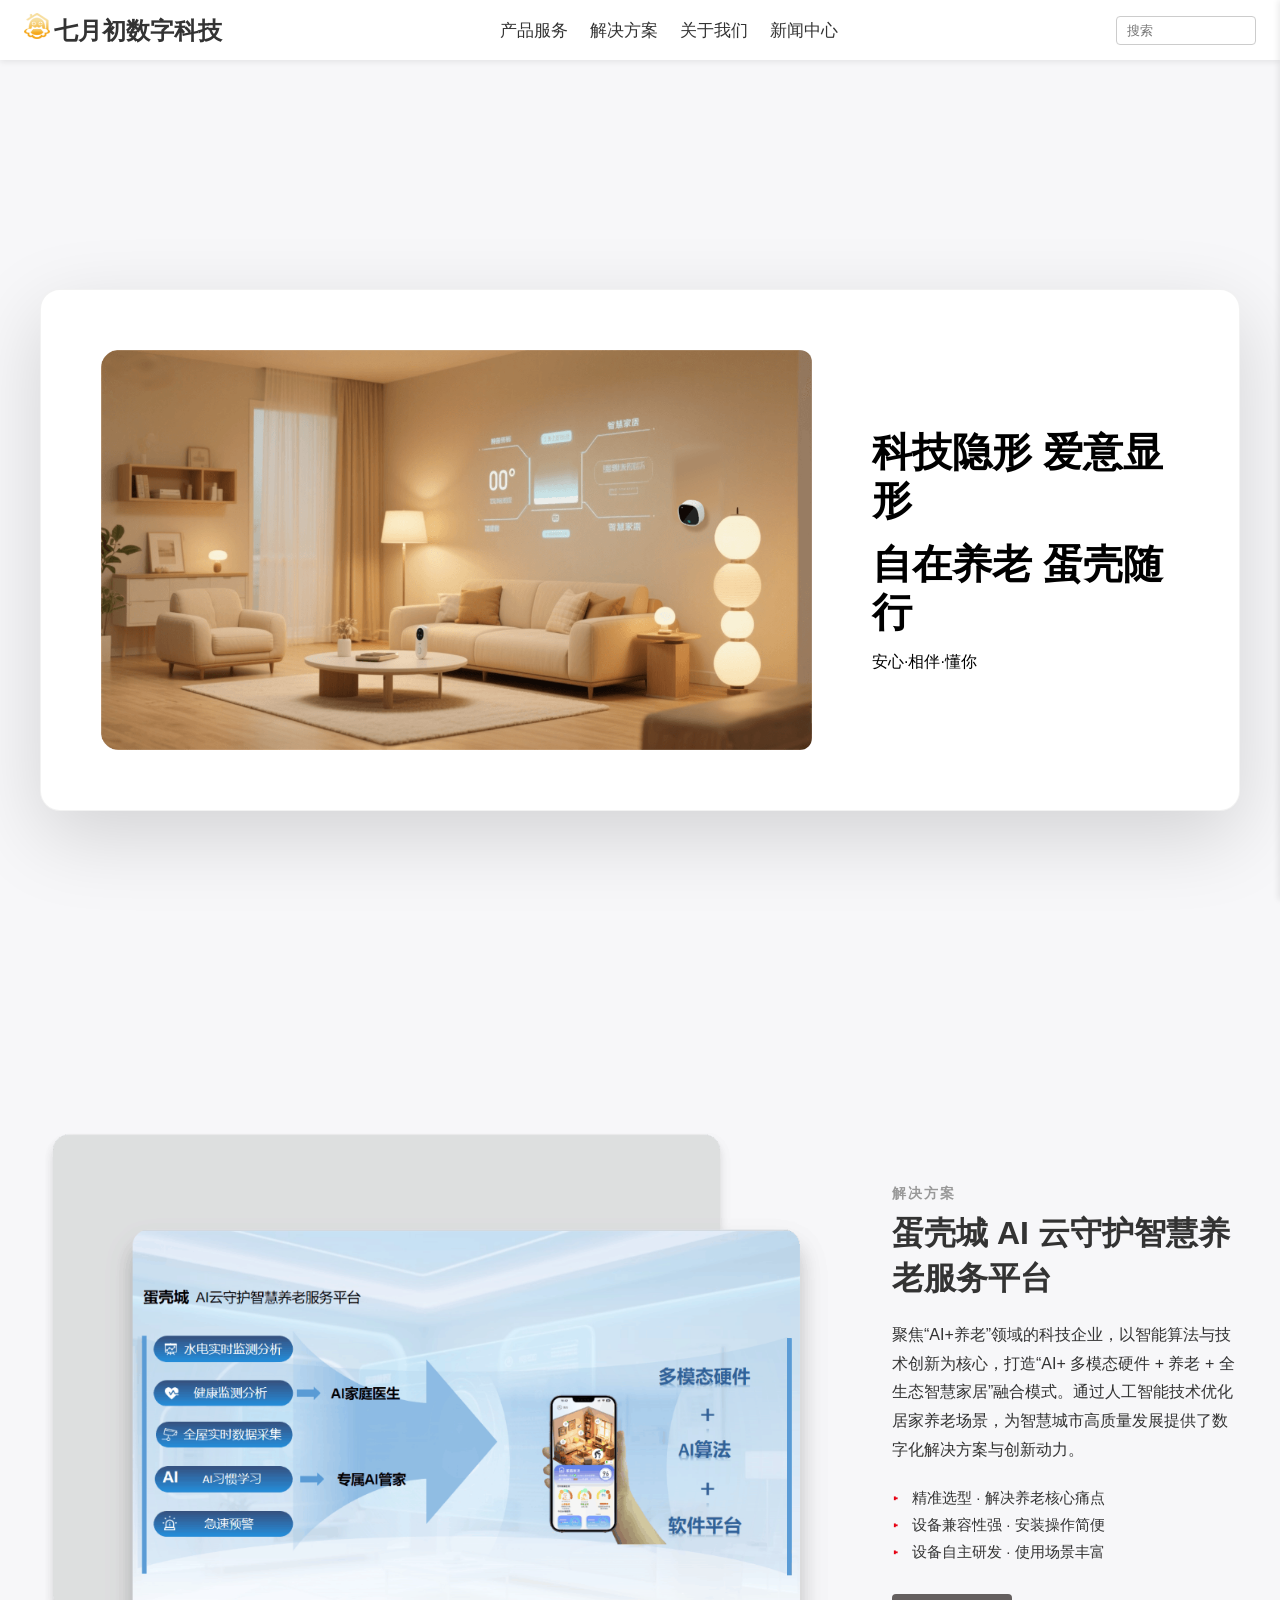
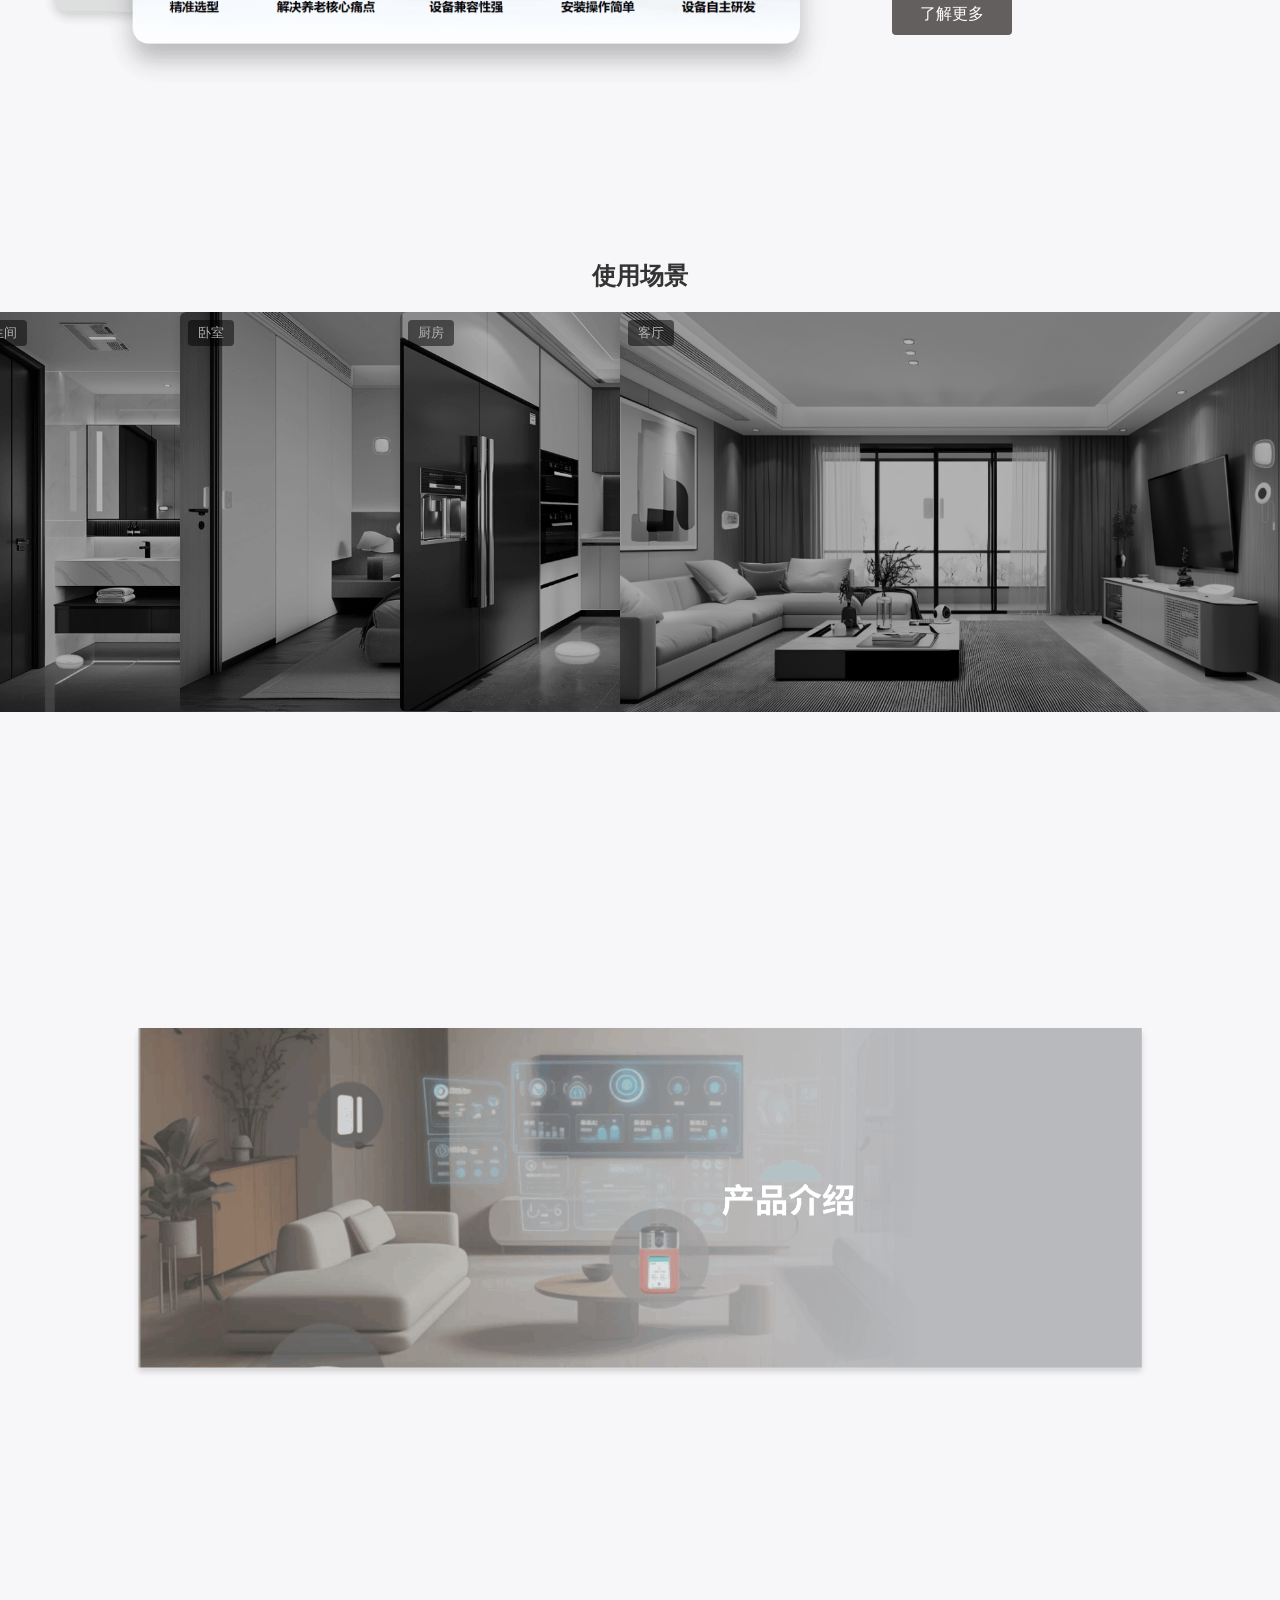
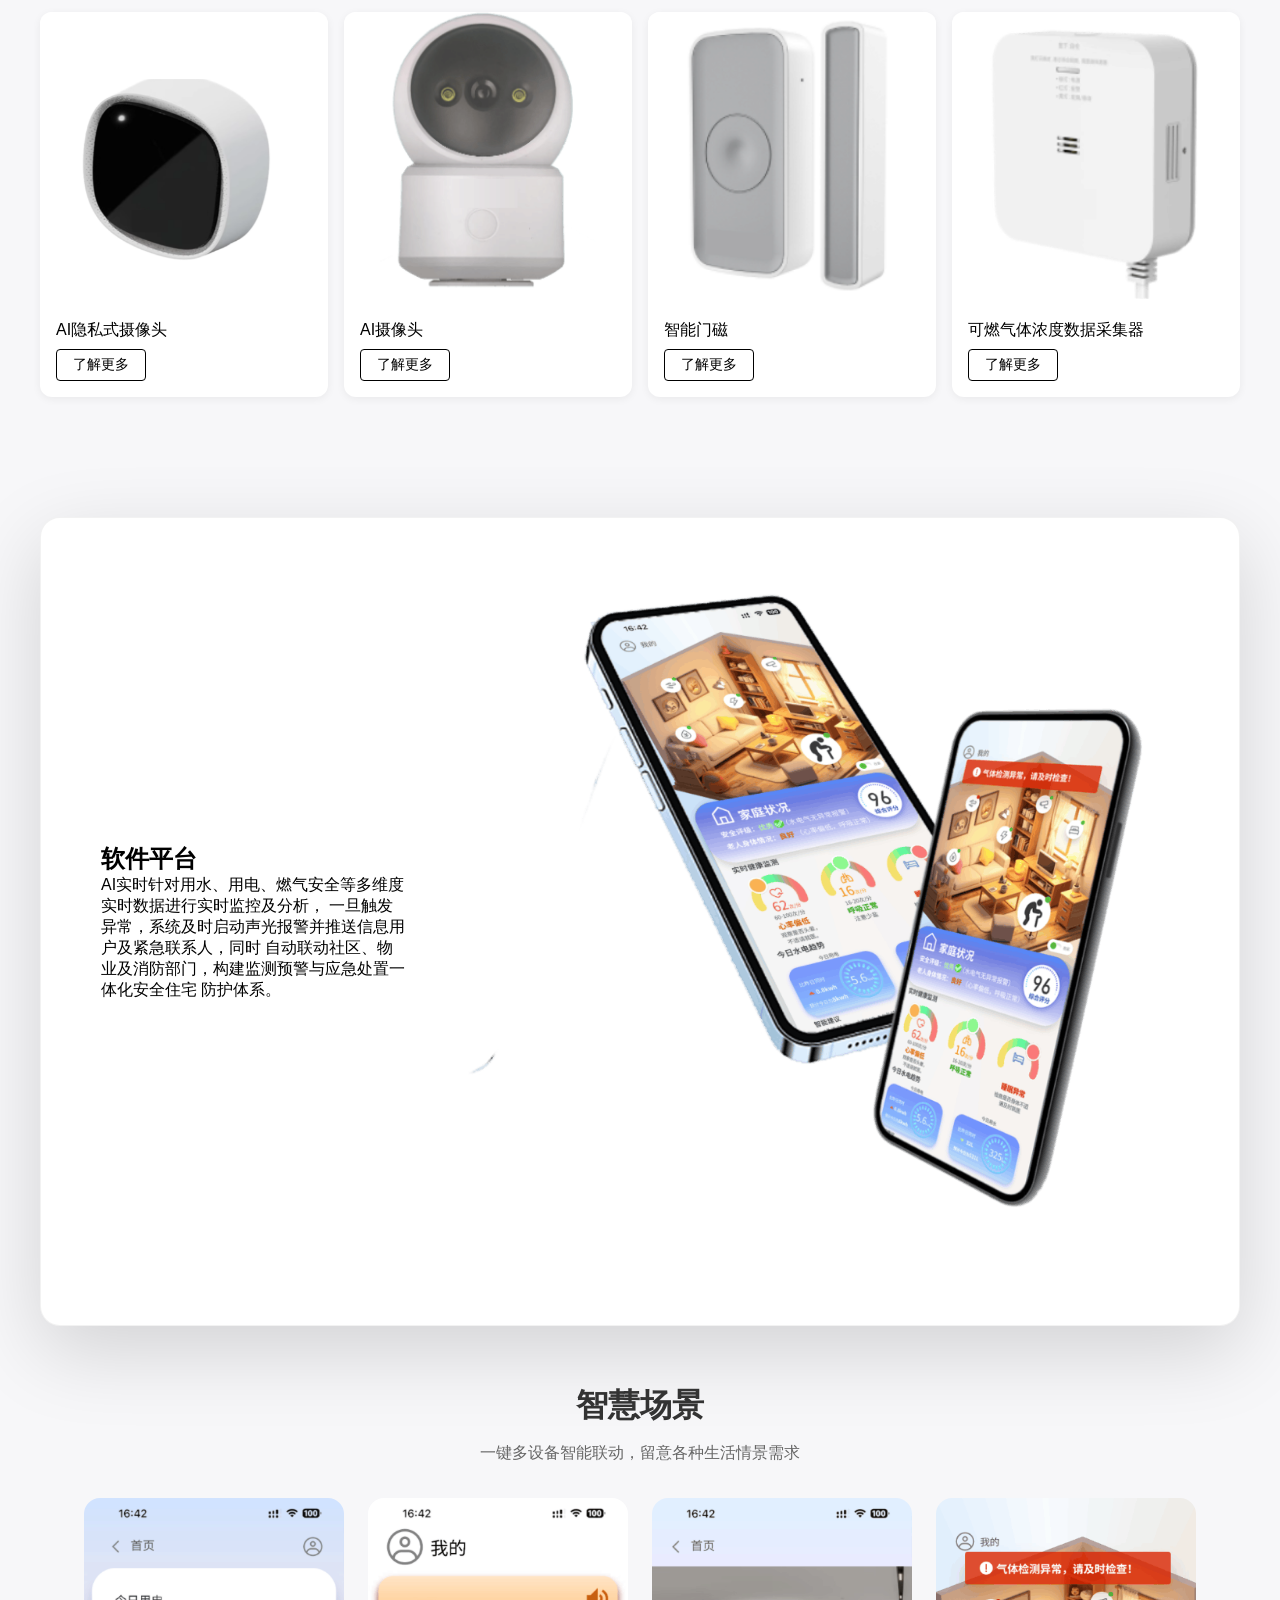
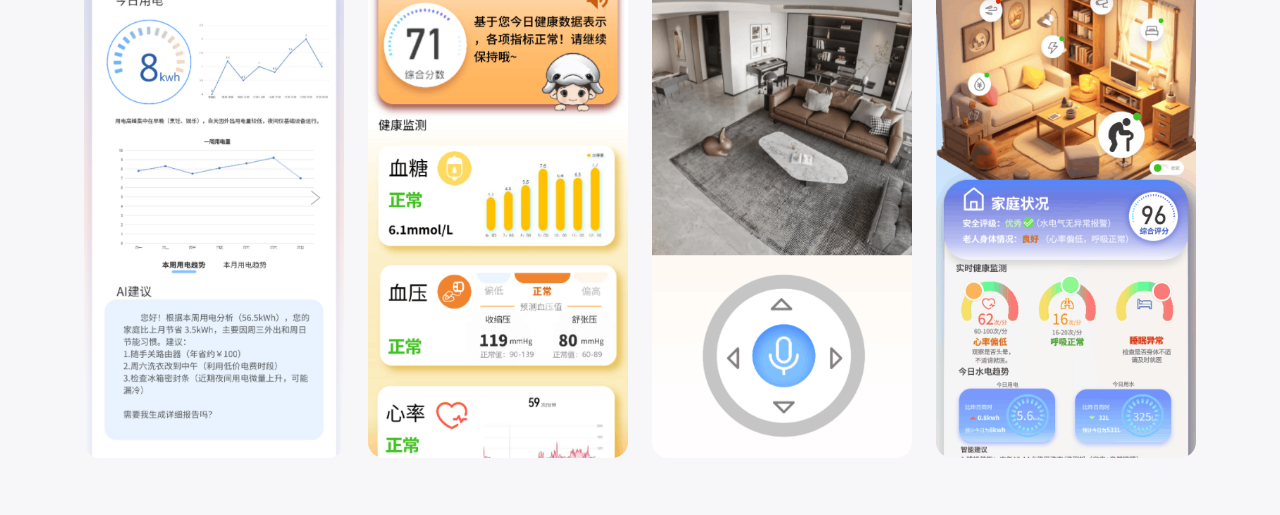
==== commit cb481a3f: "Update index.html" ====
--- a/index.html
+++ b/index.html
@@ -10,7 +10,7 @@
   <title>蛋壳城--爱的守护</title> <!-- 浏览器标签页上显示的标题文字 -->
 
   <!-- 以下所有 link 标签均用于引入外部资源，rel="icon" 表示网站小图标，rel="stylesheet" 表示 CSS 样式表 -->
-  <link rel="icon" href="https://cdn.jsdelivr.net/gh/huageyuan/https-huageyuan.githubio-qiyuechu_web@main/z_logo.ico" type="image/x-icon" /> <!-- 指定浏览器标签页、收藏夹中显示的小图标路径及类型 -->
+  <link rel="icon" href="z_logo.ico" type="image/x-icon" /> <!-- 指定浏览器标签页、收藏夹中显示的小图标路径及类型 -->
 
   <!-- 基础公共样式，通常存放全局重置、通用布局等规则 -->
   <link rel="stylesheet" href="style.css" />
@@ -32,7 +32,7 @@
     <!-- 顶部导航 -->
   <div class="nav">
     <div class="nav__left">
-        <img class="logo-icon" src="https://cdn.jsdelivr.net/gh/huageyuan/https-huageyuan.githubio-qiyuechu_web@main/z_logo.png" alt="公司logo" />
+        <img class="logo-icon" src="z_logo.png" alt="公司logo" />
         <a class = "logo">七月初数字科技</a>
     </div>
 
@@ -52,7 +52,7 @@
     <div class="web01-container">
 
       <div class="web01-left-box">
-        <img src="https://cdn.jsdelivr.net/gh/huageyuan/https-huageyuan.githubio-qiyuechu_web@main/z_web01_tu.png" alt="" />
+        <img src="z_web01_tu.png" alt="" />
       </div>
 
       <div class="web01-text-content">
@@ -66,7 +66,7 @@
   <section class="Web02-container">
     <div class="web02-container">
       <div class="web02-left">
-        <img src="https://cdn.jsdelivr.net/gh/huageyuan/https-huageyuan.githubio-qiyuechu_web@main/z_web02_tu.png" alt="AI云守护平台">
+        <img src="z_web02_tu.png" alt="AI云守护平台">
       </div>
 
       <div class="web02-right">
@@ -94,22 +94,22 @@
     <!-- 缩略图列表 -->
     <div class="web03-item">
       <img class="web03-thumb" src="z_web03_tu_bathroom.png" alt="卫生间"
-           data-full="https://cdn.jsdelivr.net/gh/huageyuan/https-huageyuan.githubio-qiyuechu_web@main/z_web03_tu_bathroom.png" onclick="showLarge(this.dataset.full)">
+           data-full="z_web03_tu_bathroom.png" onclick="showLarge(this.dataset.full)">
       <span class="web03-title">卫生间</span>
     </div>
     <div class="web03-item">
       <img class="web03-thumb" src="z_web03_tu_Bedroom.png" alt="卧室"
-           data-full="https://cdn.jsdelivr.net/gh/huageyuan/https-huageyuan.githubio-qiyuechu_web@main/z_web03_tu_Bedroom.png" onclick="showLarge(this.dataset.full)">
+           data-full="z_web03_tu_Bedroom.png" onclick="showLarge(this.dataset.full)">
       <span class="web03-title">卧室</span>
     </div>
     <div class="web03-item">
       <img class="web03-thumb" src="z_web03_tu_Kitchen.png" alt="厨房"
-           data-full="https://cdn.jsdelivr.net/gh/huageyuan/https-huageyuan.githubio-qiyuechu_web@main/z_web03_tu_Kitchen.png" onclick="showLarge(this.dataset.full)">
+           data-full="z_web03_tu_Kitchen.png" onclick="showLarge(this.dataset.full)">
       <span class="web03-title">厨房</span>
     </div>
     <div class="web03-item">
       <img class="web03-thumb" src="z_web03_tu_Livingroom.png" alt="客厅"
-           data-full="https://cdn.jsdelivr.net/gh/huageyuan/https-huageyuan.githubio-qiyuechu_web@main/z_web03_tu_Livingroom.png" onclick="showLarge(this.dataset.full)">
+           data-full="z_web03_tu_Livingroom.png" onclick="showLarge(this.dataset.full)">
       <span class="web03-title">客厅</span>
     </div>
   </div>
@@ -122,14 +122,14 @@
   
 <section class="web04-container">
       <div class="web04-box">
-        <img src="https://cdn.jsdelivr.net/gh/huageyuan/https-huageyuan.githubio-qiyuechu_web@main/z_web04_tu.png" alt="智慧家居" />
+        <img src="z_web04_tu.png" alt="智慧家居" />
     </div>
 </section>
  <section>
 <ul class="web05-product-row">
   <!-- 卡片 1 -->
   <li class="web05-product-card">
-    <img src="https://cdn.jsdelivr.net/gh/huageyuan/https-huageyuan.githubio-qiyuechu_web@main/z_web05_tu_1.png" alt="AI隐私式摄像头">
+    <img src="z_web05_tu_1.png" alt="AI隐私式摄像头">
     <div class="web05-card-footer">
       <h3>AI隐私式摄像头</h3>
       <a class="web05-btn" href="#">了解更多</a>
@@ -138,7 +138,7 @@
 
   <!-- 卡片 2 -->
   <li class="web05-product-card">
-    <img src="https://cdn.jsdelivr.net/gh/huageyuan/https-huageyuan.githubio-qiyuechu_web@main/z_web05_tu_2.png" alt="AI摄像头">
+    <img src="z_web05_tu_2.png" alt="AI摄像头">
     <div class="web05-card-footer">
       <h3>AI摄像头</h3>
       <a class="web05-btn" href="#">了解更多</a>
@@ -147,7 +147,7 @@
 
   <!-- 卡片 3 -->
   <li class="web05-product-card">
-    <img src="https://cdn.jsdelivr.net/gh/huageyuan/https-huageyuan.githubio-qiyuechu_web@main/z_web05_tu_3.png" alt="智能门磁">
+    <img src="z_web05_tu_3.png" alt="智能门磁">
     <div class="web05-card-footer">
       <h3>智能门磁</h3>
       <a class="web05-btn" href="#">了解更多</a>
@@ -156,7 +156,7 @@
 
   <!-- 卡片 4 -->
   <li class="web05-product-card">
-    <img src="https://cdn.jsdelivr.net/gh/huageyuan/https-huageyuan.githubio-qiyuechu_web@main/z_web05_tu_4.png" alt="可燃气体浓度数据采集器">
+    <img src="z_web05_tu_4.png" alt="可燃气体浓度数据采集器">
     <div class="web05-card-footer">
       <h3>可燃气体浓度数据采集器</h3>
       <a class="web05-btn" href="#">了解更多</a>
@@ -168,7 +168,7 @@
   <section class="Web06-container">
     <div class="web06-container">
       <div class="web06-right-box">
-        <img src="https://cdn.jsdelivr.net/gh/huageyuan/https-huageyuan.githubio-qiyuechu_web@main/z_web06_tu.png" alt="软件app" />
+        <img src="z_web06_tu.png" alt="软件app" />
       </div>
 
       <div class="web06-text-content">
@@ -190,7 +190,7 @@
   <div class="web07-list">
     <!-- 卡片 1 -->
     <div class="web07-card">
-      <img src="https://cdn.jsdelivr.net/gh/huageyuan/https-huageyuan.githubio-qiyuechu_web@main/z_web07_tu_1.png" alt="">
+      <img src="z_web07_tu_1.png" alt="">
       <div class="web07-card-mask">
         <div class="web07-card-title">用水用电－数据高度可视</div>
         <div class="web07-card-desc">通过可视化图形描述生活水电，为水电赋予形态。</div>
@@ -200,7 +200,7 @@
 
     <!-- 卡片 2 -->
     <div class="web07-card">
-      <img src="https://cdn.jsdelivr.net/gh/huageyuan/https-huageyuan.githubio-qiyuechu_web@main/z_web07_tu_2.png" alt="">
+      <img src="z_web07_tu_2.png" alt="">
       <div class="web07-card-mask">
         <div class="web07-card-title">健康监测－身体一目了然</div>
         <div class="web07-card-desc">温和柔光身体数据可视，健康是否一目了然。</div>
@@ -210,7 +210,7 @@
 
     <!-- 卡片 3 -->
     <div class="web07-card">
-      <img src="https://cdn.jsdelivr.net/gh/huageyuan/https-huageyuan.githubio-qiyuechu_web@main/z_web07_tu_3.png" alt="">
+      <img src="z_web07_tu_3.png" alt="">
       <div class="web07-card-mask">
         <div class="web07-card-title">视频守护</div>
         <div class="web07-card-desc">隐私视频摄像头，处处监控处处贴心。</div>
@@ -220,7 +220,7 @@
 
     <!-- 卡片 4 -->
     <div class="web07-card">
-      <img src="https://cdn.jsdelivr.net/gh/huageyuan/https-huageyuan.githubio-qiyuechu_web@main/z_web07_tu_4.png" alt="">
+      <img src="z_web07_tu_4.png" alt="">
       <div class="web07-card-mask">
         <div class="web07-card-title">燃气监测</div>
         <div class="web07-card-desc">一键开启全天放心模式，安全与呵护同步律动。</div>
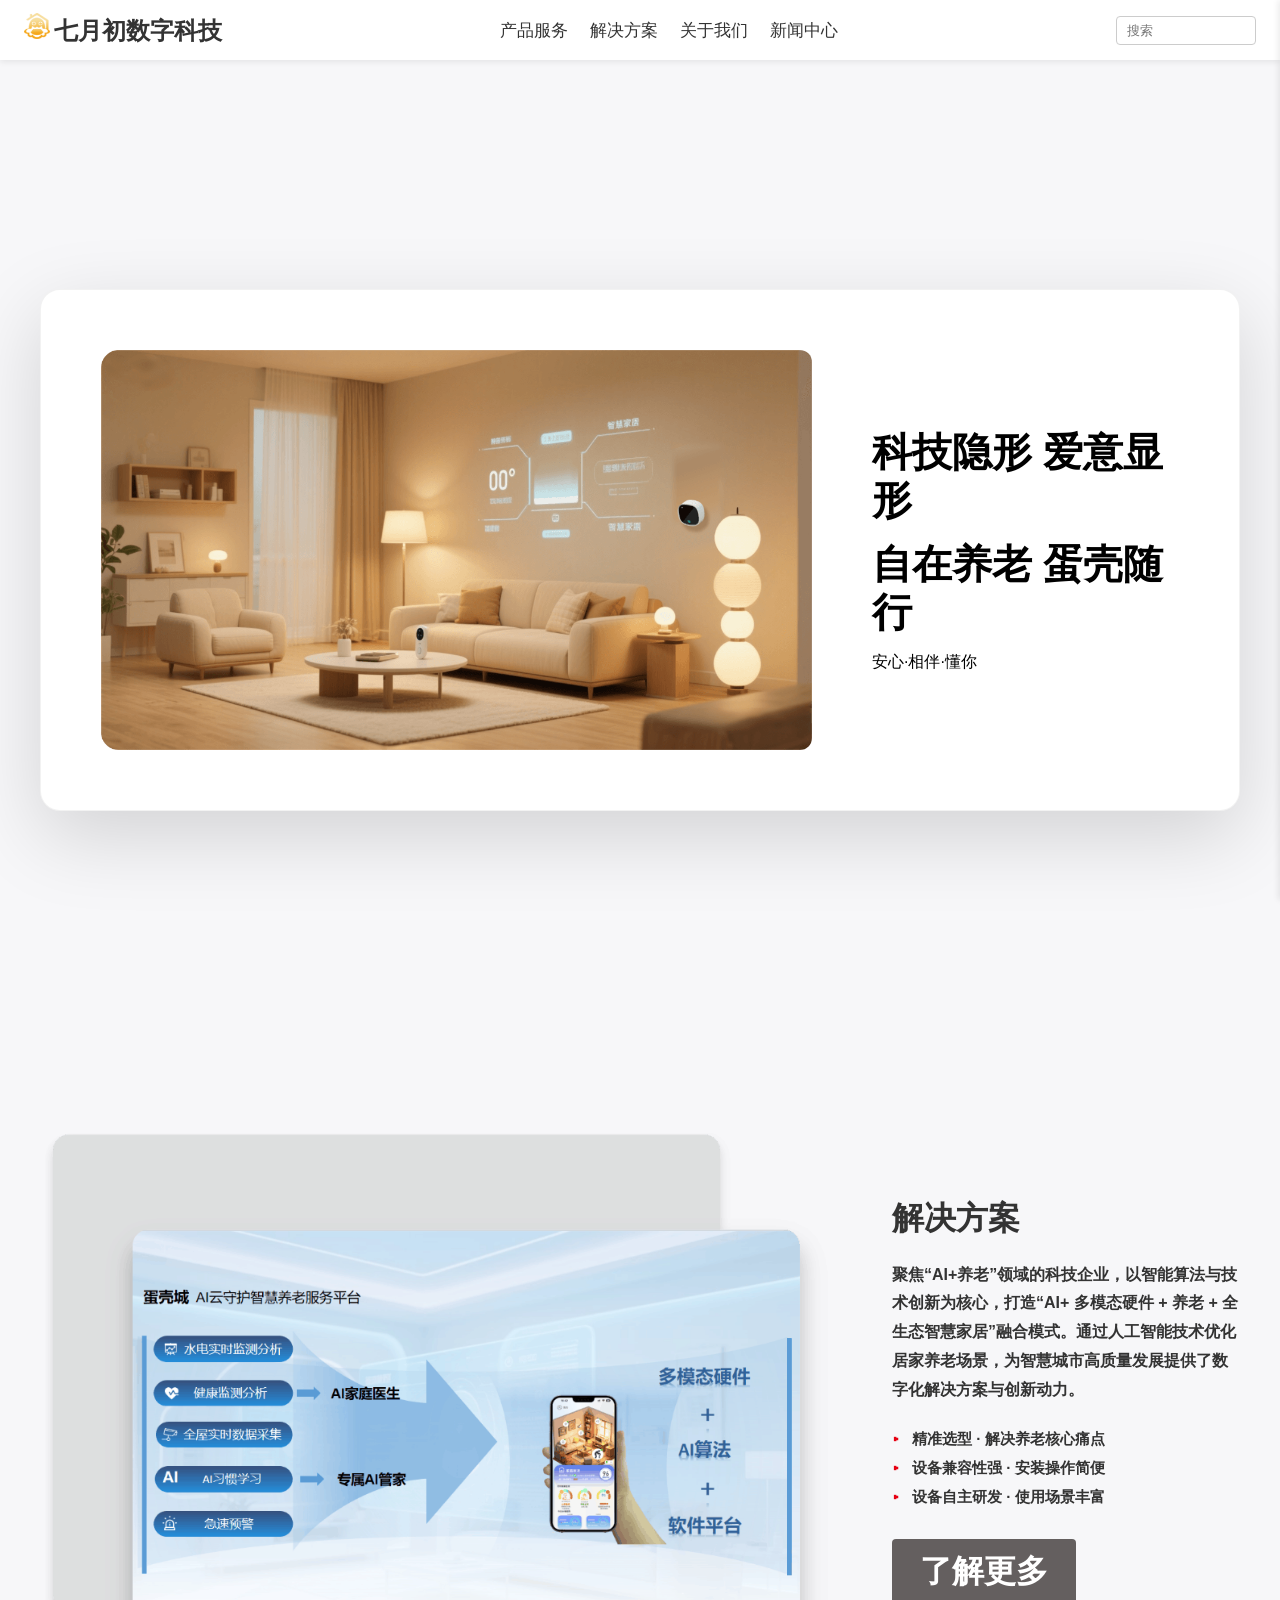
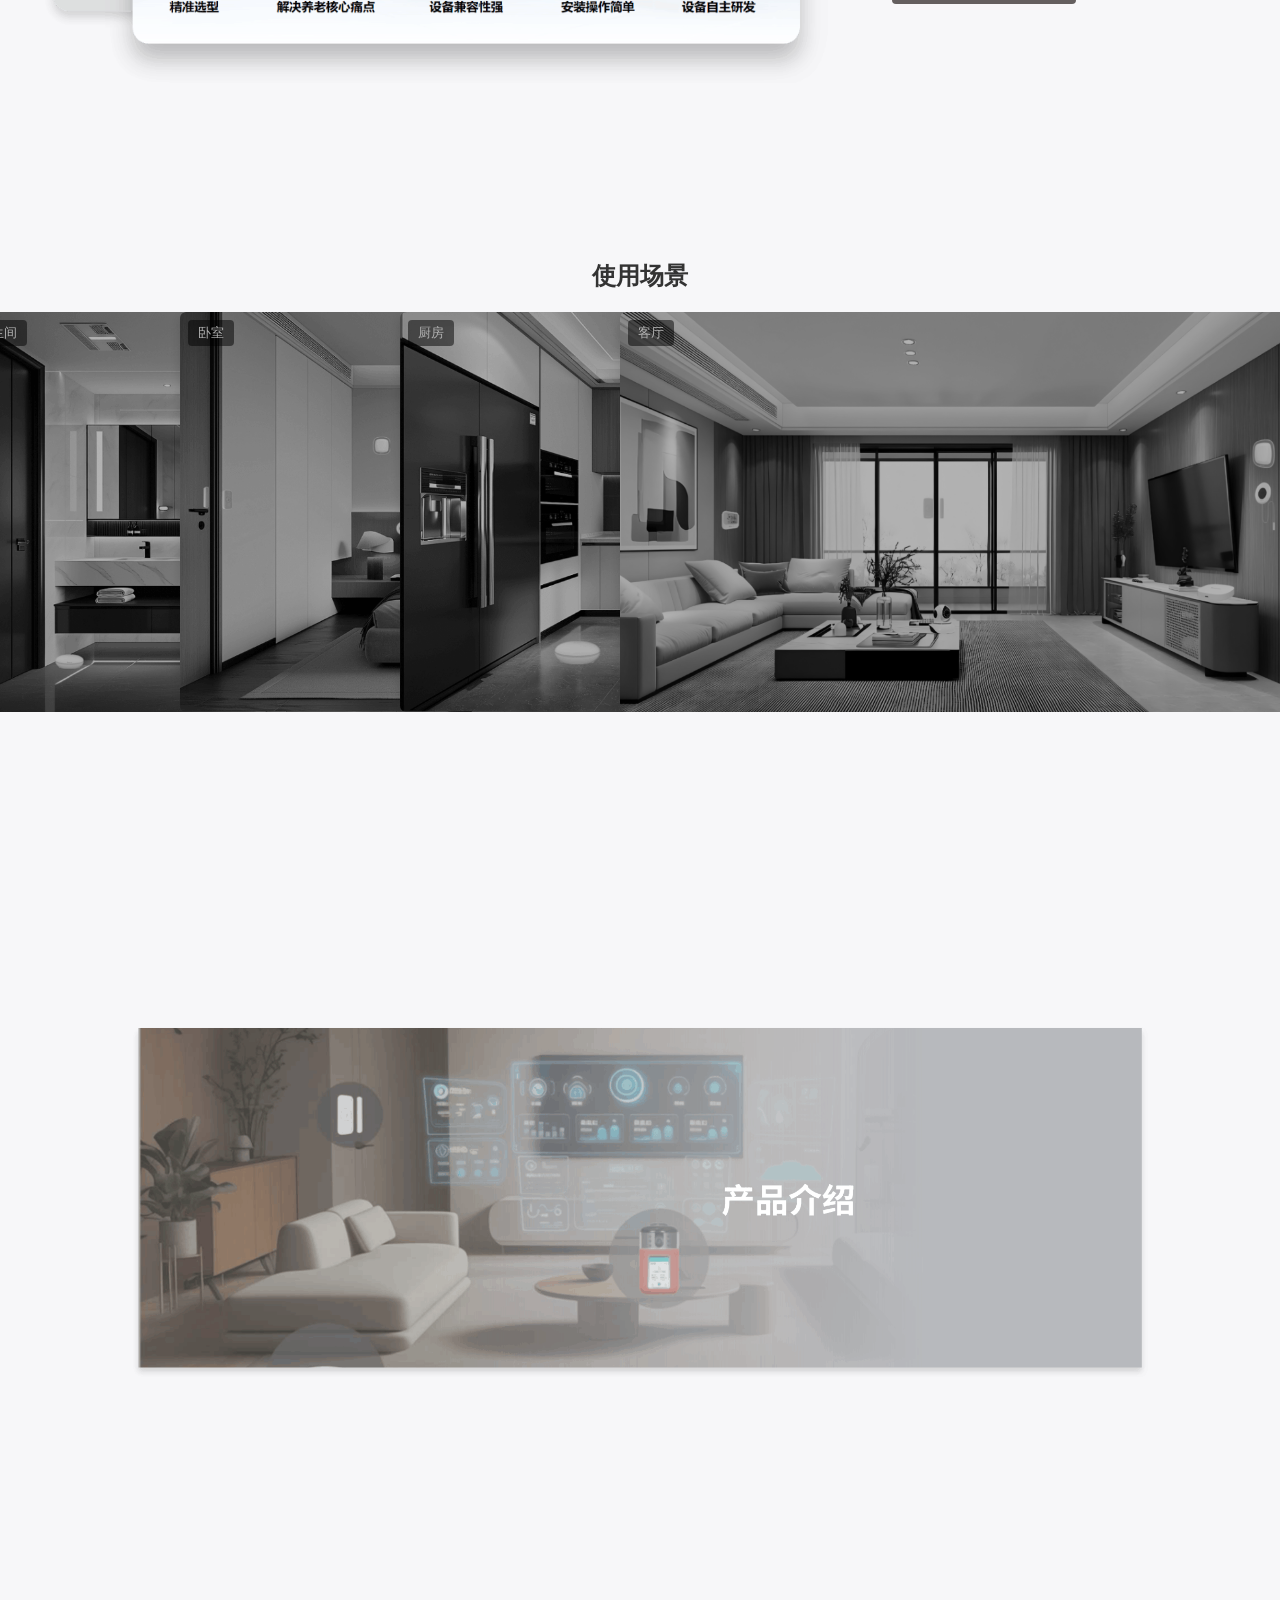
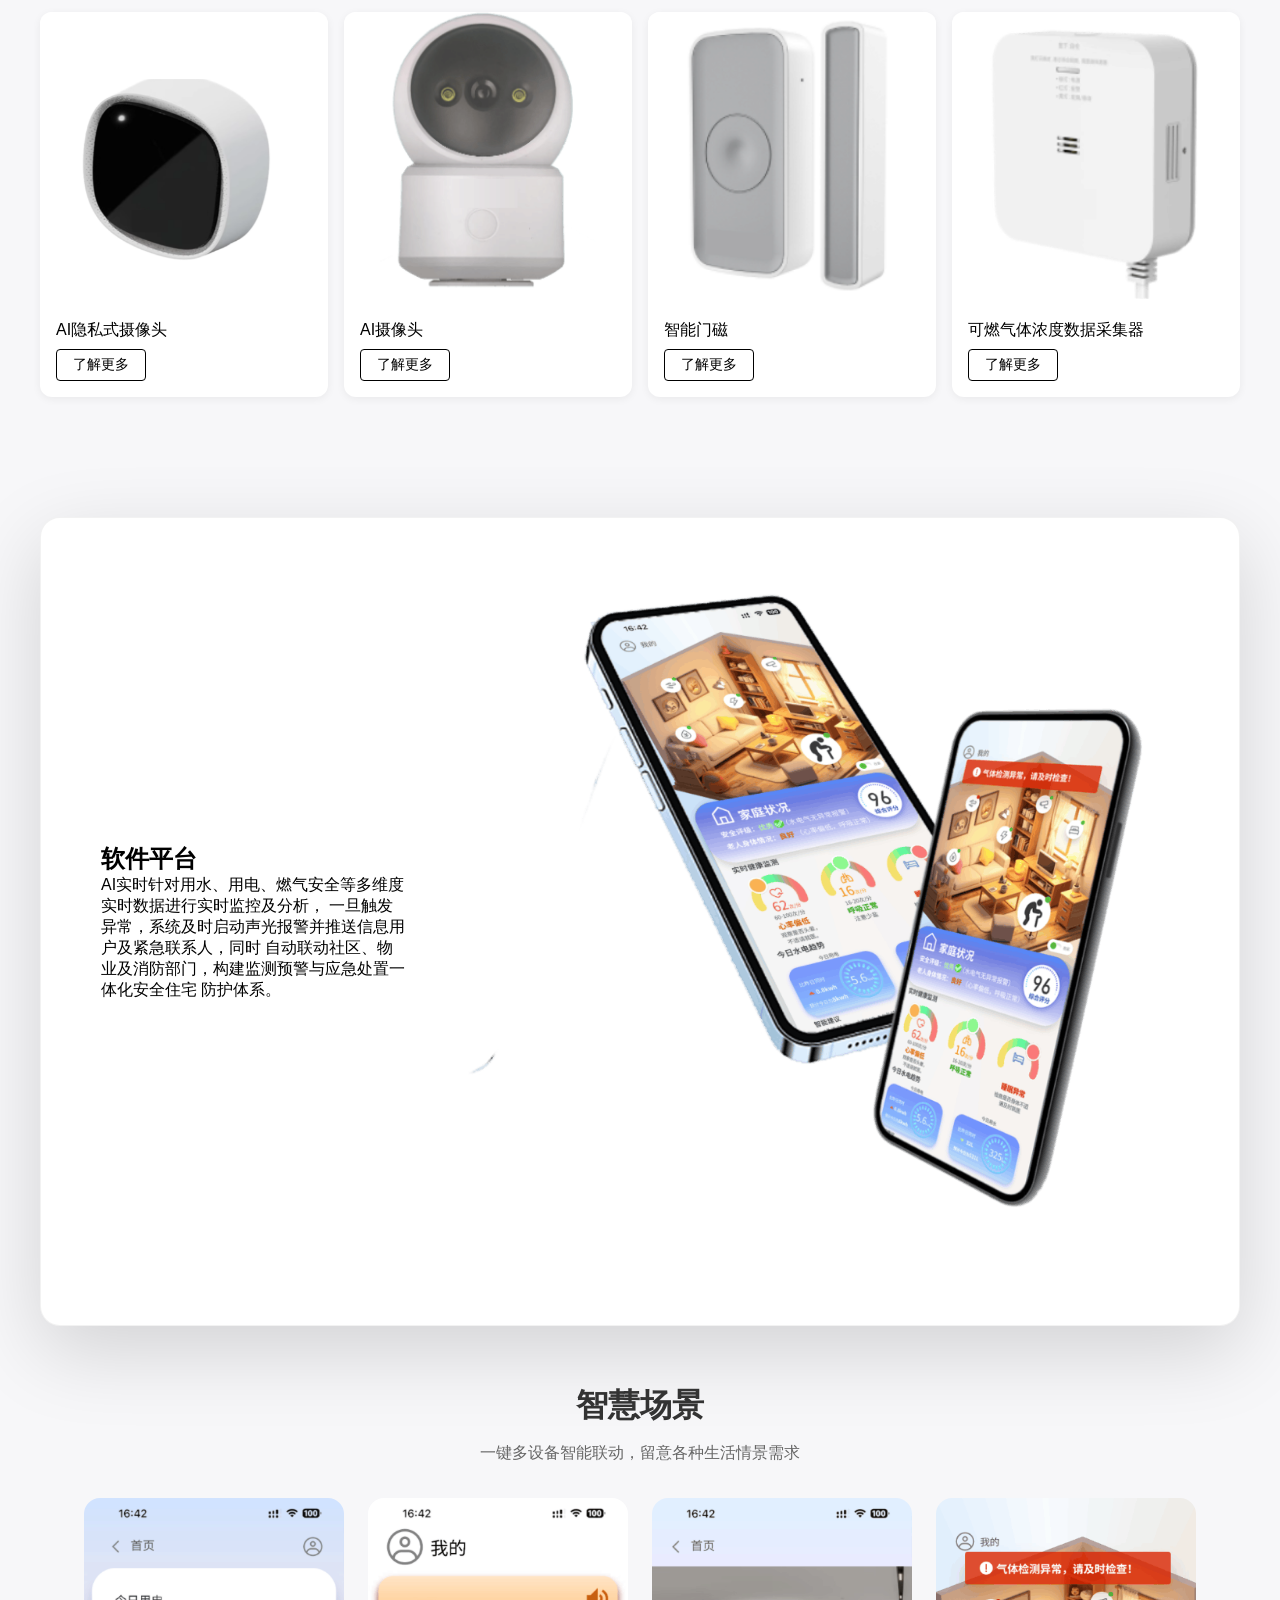
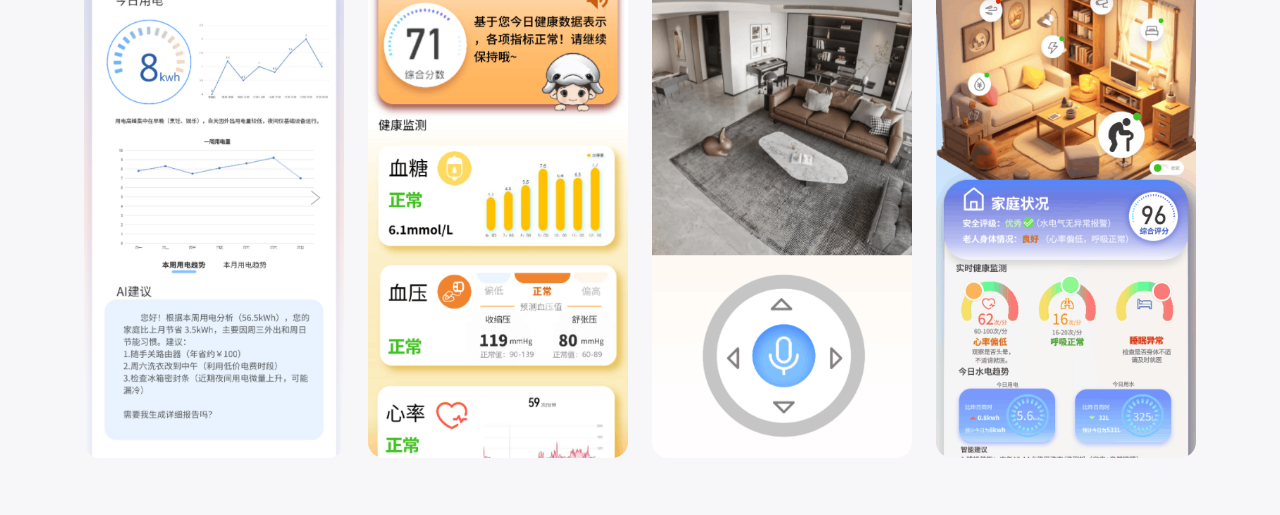
==== commit c7d5b675: "Update index.html" ====
--- a/index.html
+++ b/index.html
@@ -70,8 +70,7 @@
       </div>
 
       <div class="web02-right">
-        <h2>解决方案</h2>
-        <h3>蛋壳城 AI 云守护智慧养老服务平台</h3>
+        <h3>解决方案<h3>
         <p>
           聚焦“AI+养老”领域的科技企业，以智能算法与技术创新为核心，打造“AI+
           多模态硬件 + 养老 + 全生态智慧家居”融合模式。通过人工智能技术优化
@@ -235,3 +234,4 @@
 <script src="mainjs.js"></script>
 
 </html>
+
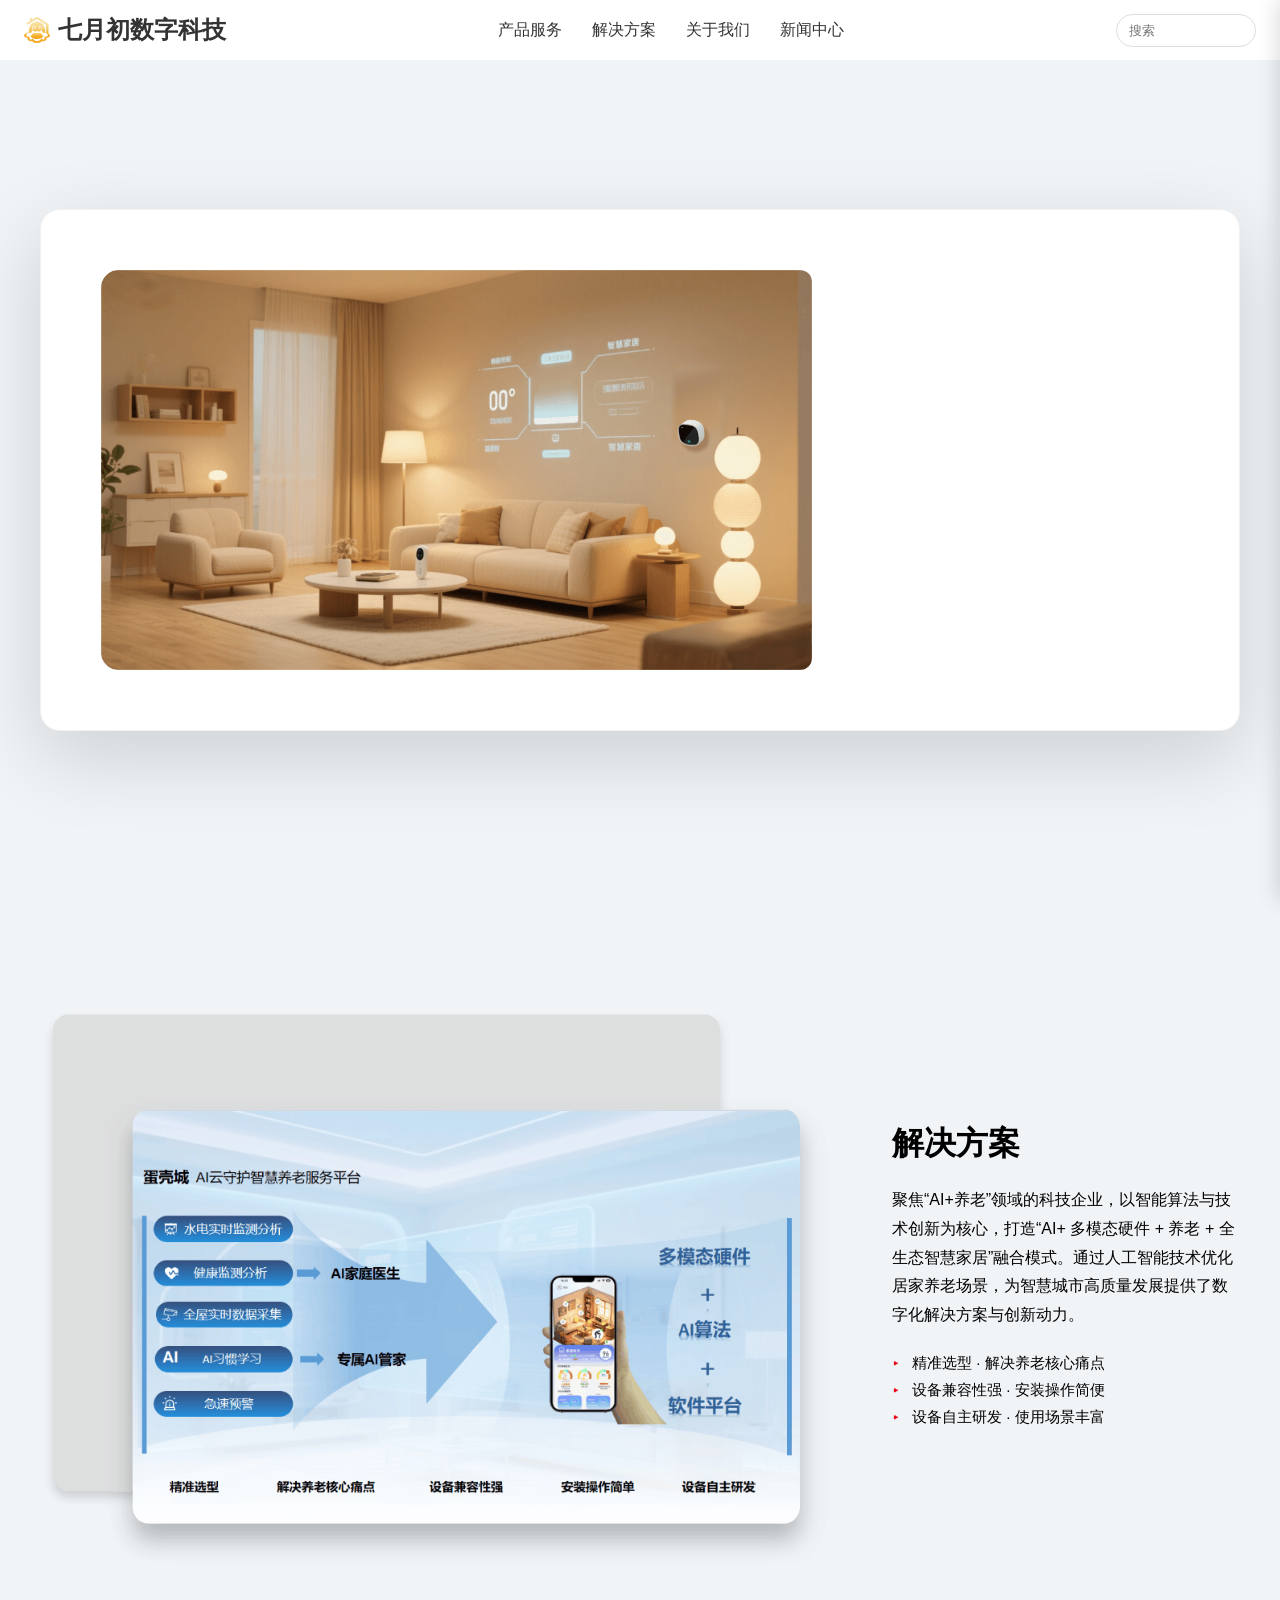
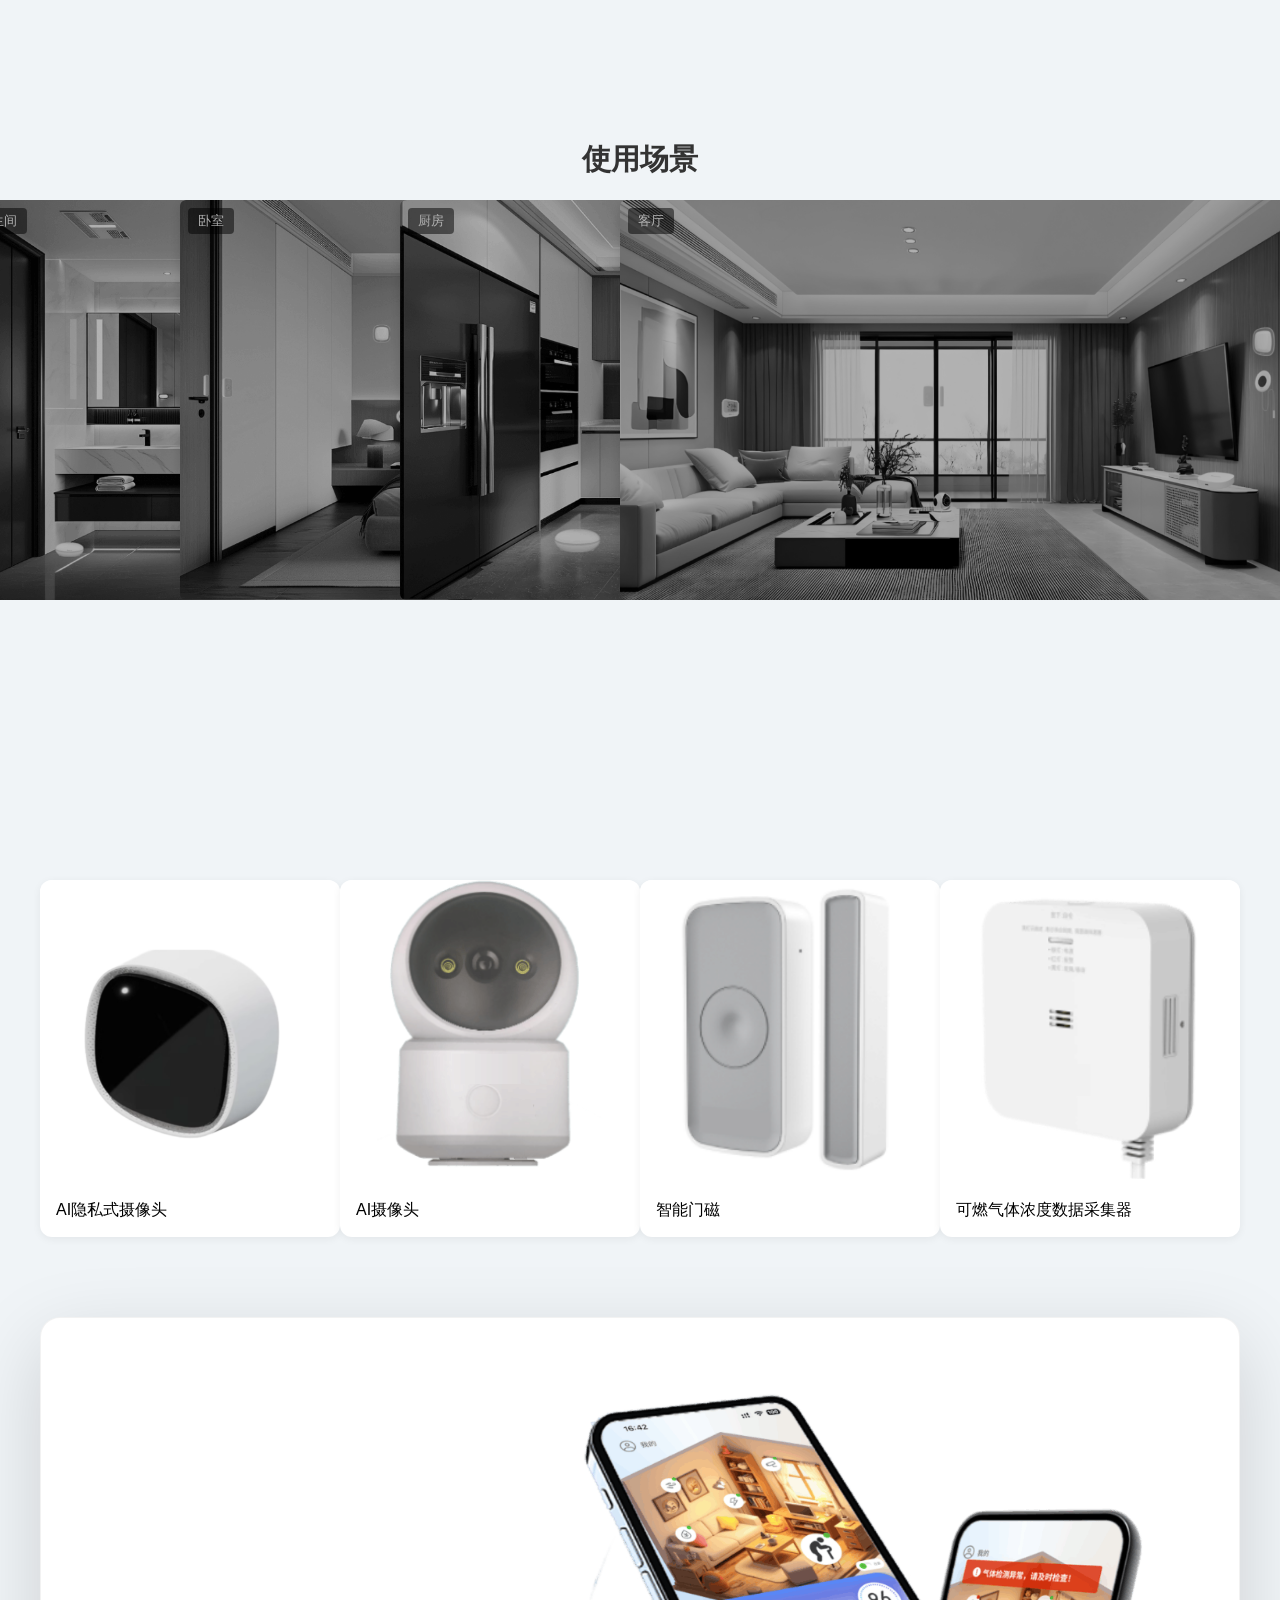
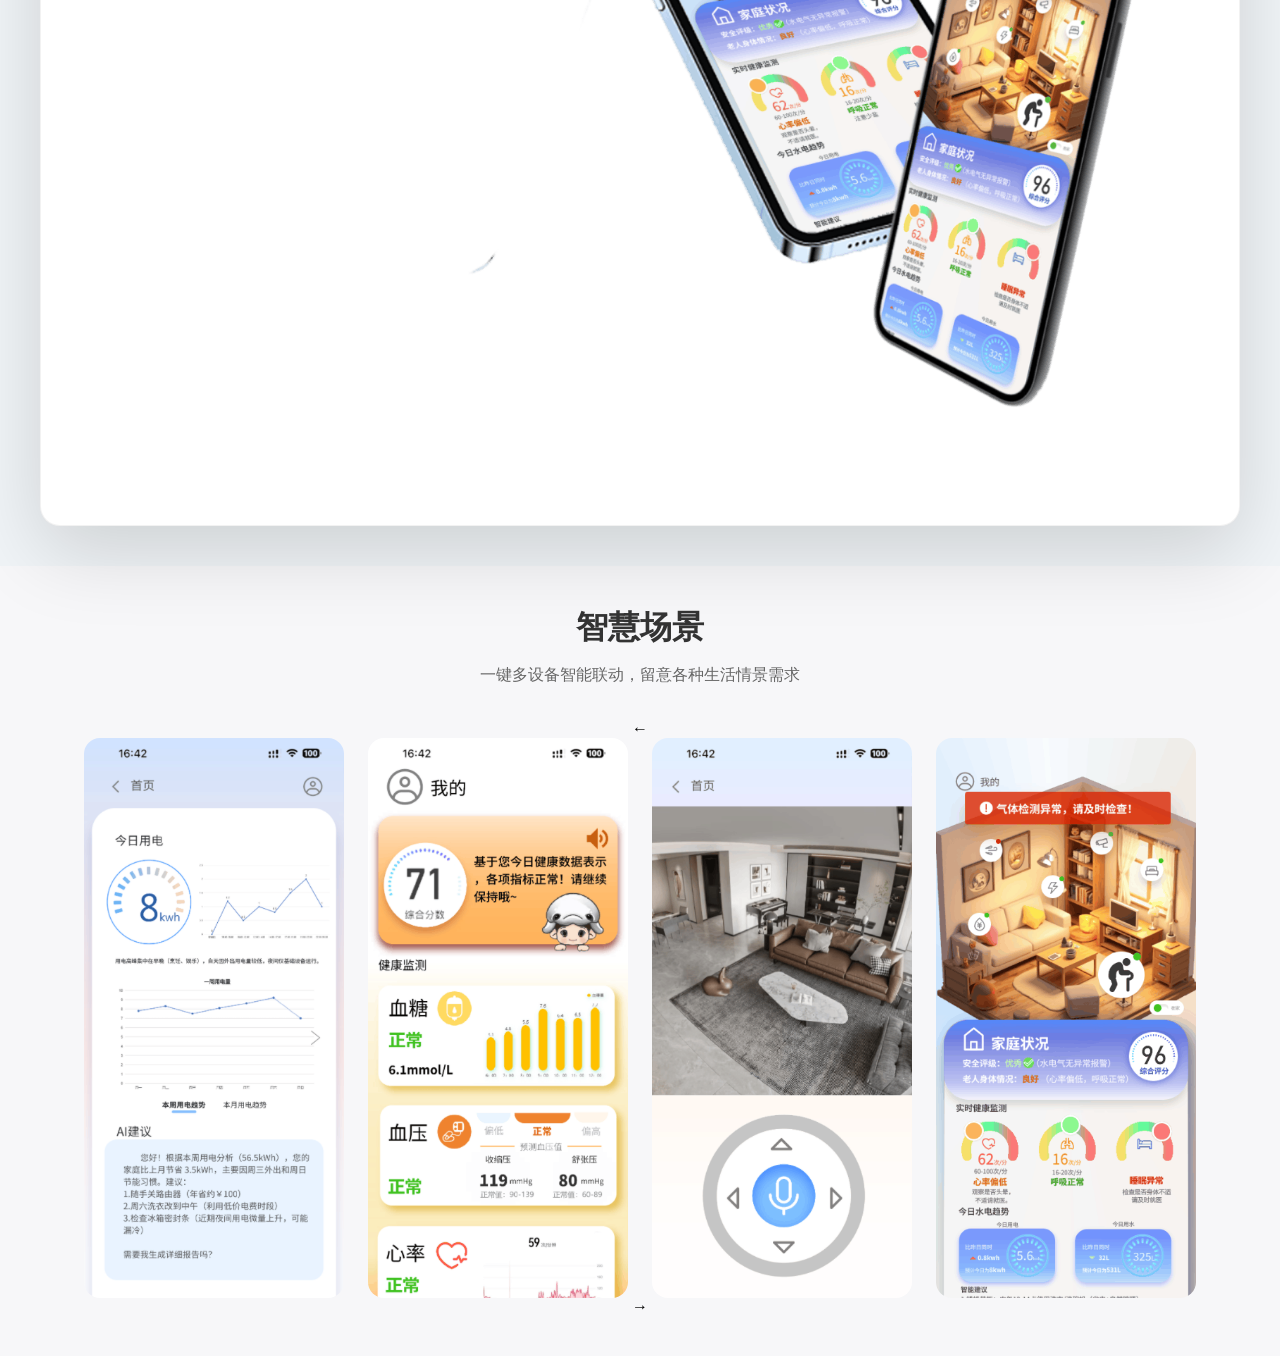
==== commit 7f887895: "Add files via upload" ====
--- a/index.html
+++ b/index.html
@@ -2,236 +2,300 @@
 <html lang="zh-CN"> <!-- 根元素，指定页面语言为简体中文 -->
 
 <head> <!-- 头部区域，包含元数据、标题、样式表等，不会直接显示在页面上 -->
-  <meta charset="UTF-8" /> <!-- 设置字符编码为 UTF-8，支持全球大部分语言字符，防止中文乱码 -->
-
-  <meta name="viewport" content="width=device-width, initial-scale=1.0" />
-  <!-- 移动端视口设置：宽度等于设备宽度，初始缩放比例 1.0，确保手机端正常显示 -->
-
-  <title>蛋壳城--爱的守护</title> <!-- 浏览器标签页上显示的标题文字 -->
-
-  <!-- 以下所有 link 标签均用于引入外部资源，rel="icon" 表示网站小图标，rel="stylesheet" 表示 CSS 样式表 -->
-  <link rel="icon" href="z_logo.ico" type="image/x-icon" /> <!-- 指定浏览器标签页、收藏夹中显示的小图标路径及类型 -->
-
-  <!-- 基础公共样式，通常存放全局重置、通用布局等规则 -->
-  <link rel="stylesheet" href="style.css" />
-
-  <!-- 导航栏专用样式，若站点导航复杂，可独立维护 -->
-  <link rel="stylesheet" href="Navbar_Style.css" />
-  
-  <!-- 按模块划分的样式表，可针对具体页面或组件做细节调整，数字编号方便版本管理或分模块加载 -->
-  <link rel="stylesheet" href="Web001_Style.css" /> <!-- 模块/页面 001 的专用样式 -->
-  <link rel="stylesheet" href="Web002_Style.css" /> <!-- 模块/页面 002 的专用样式 -->
-  <link rel="stylesheet" href="Web003_Style.css" /> <!-- 模块/页面 003 的专用样式 -->
-  <link rel="stylesheet" href="Web004_Style.css" /> <!-- 模块/页面 004 的专用样式 -->
-  <link rel="stylesheet" href="Web005_Style.css" /> <!-- 模块/页面 005 的专用样式 -->
-  <link rel="stylesheet" href="Web006_Style.css" /> <!-- 模块/页面 006 的专用样式 -->
-  <link rel="stylesheet" href="Web007_Style.css" /> <!-- 模块/页面 006 的专用样式 --> 
+    <meta charset="UTF-8" /> <!-- 设置字符编码为 UTF-8，支持全球大部分语言字符，防止中文乱码 -->
+
+    <meta name="viewport" content="width=device-width, initial-scale=1.0" />
+    <!-- 移动端视口设置：宽度等于设备宽度，初始缩放比例 1.0，确保手机端正常显示 -->
+
+    <title>蛋壳城--爱的守护</title> <!-- 浏览器标签页上显示的标题文字 -->
+
+    <!-- 以下所有 link 标签均用于引入外部资源，rel="icon" 表示网站小图标，rel="stylesheet" 表示 CSS 样式表 -->
+    <link rel="icon" href="picture/z_logo.ico" type="image/x-icon" /> <!-- 指定浏览器标签页、收藏夹中显示的小图标路径及类型 -->
+
+    <!-- 基础公共样式，通常存放全局重置、通用布局等规则 -->
+    <link rel="stylesheet" href="style.css" />
+
+    <!-- 导航栏专用样式，若站点导航复杂，可独立维护 -->
+    <link rel="stylesheet" href="Navbar_Style.css" />
+
+    <!-- 按模块划分的样式表，可针对具体页面或组件做细节调整，数字编号方便版本管理或分模块加载 -->
+    <link rel="stylesheet" href="Web001_Style.css" /> <!-- 模块/页面 001 的专用样式 -->
+    <link rel="stylesheet" href="Web002_Style.css" /> <!-- 模块/页面 002 的专用样式 -->
+    <link rel="stylesheet" href="Web003_Style.css" /> <!-- 模块/页面 003 的专用样式 -->
+    <link rel="stylesheet" href="Web004_Style.css" /> <!-- 模块/页面 004 的专用样式 -->
+    <link rel="stylesheet" href="Web005_Style.css" /> <!-- 模块/页面 005 的专用样式 -->
+    <link rel="stylesheet" href="Web006_Style.css" /> <!-- 模块/页面 006 的专用样式 -->
+    <link rel="stylesheet" href="Web007_Style.css" /> <!-- 模块/页面 006 的专用样式 -->
 
 </head>
+
 <body>
-    <!-- 顶部导航 -->
-  <div class="nav">
-    <div class="nav__left">
-        <img class="logo-icon" src="z_logo.png" alt="公司logo" />
-        <a class = "logo">七月初数字科技</a>
+    <!-- 在您的HTML中添加这些部分 -->
+    <div class="nav">
+        <div class="nav__left">
+            <img class="logo-icon" src="picture/z_logo.png" alt="公司logo" />
+            <span class="logo">七月初数字科技</span> <!-- 改为span，因为不是链接 -->
+        </div>
+
+        <ul class="nav__center">
+            <li><a href="#">产品服务</a></li>
+            <li><a href="#">解决方案</a></li>
+            <li><a href="#">关于我们</a></li>
+            <li><a href="#">新闻中心</a></li>
+        </ul>
+
+        <div class="nav__right">
+            <input class="search" type="text" placeholder="搜索">
+        </div>
+
+        <!-- 汉堡按钮 -->
+        <button id="hamburger" aria-label="导航菜单">
+            <span></span>
+            <span></span>
+            <span></span>
+        </button>
     </div>
 
-    <ul class="nav__center">
-      <li><a href="#">产品服务</a></li>
-      <li><a href="#">解决方案</a></li>
-      <li><a href="#">关于我们</a></li>
-      <li><a href="#">新闻中心</a></li>
-    </ul>
-
-    <div class="nav__right">
-      <input class="search" type="text" placeholder="搜索">
+    <!-- 抽屉菜单 -->
+    <div id="navDrawer">
+        <button class="drawer-close" aria-label="关闭菜单">×</button>
+
+        <ul class="nav__center">
+            <li><a href="#">产品服务</a></li>
+            <li><a href="#">解决方案</a></li>
+            <li><a href="#">关于我们</a></li>
+            <li><a href="#">新闻中心</a></li>
+        </ul>
+
+        <div class="nav__right">
+            <input class="search" type="text" placeholder="搜索">
+        </div>
     </div>
-  </div>
-  
-  <section class="Web01-container">
-    <div class="web01-container">
-
-      <div class="web01-left-box">
-        <img src="z_web01_tu.png" alt="" />
-      </div>
-
-      <div class="web01-text-content">
-        <h1>科技隐形 爱意显形</h1> 
-        <h1>自在养老 蛋壳随行</h1> 
-        <div>安心·相伴·懂你</div> 
-      </div>
-    </div>
-  </section>
-
-  <section class="Web02-container">
-    <div class="web02-container">
-      <div class="web02-left">
-        <img src="z_web02_tu.png" alt="AI云守护平台">
-      </div>
-
-      <div class="web02-right">
-        <h3>解决方案<h3>
-        <p>
-          聚焦“AI+养老”领域的科技企业，以智能算法与技术创新为核心，打造“AI+
-          多模态硬件 + 养老 + 全生态智慧家居”融合模式。通过人工智能技术优化
-          居家养老场景，为智慧城市高质量发展提供了数字化解决方案与创新动力。
-        </p>
-
-        <ul class="web02-selling-points">
-          <li>精准选型 · 解决养老核心痛点</li>
-          <li>设备兼容性强 · 安装操作简便</li>
-          <li>设备自主研发 · 使用场景丰富</li>
+    <!-- 遮罩层 -->
+    <div id="drawerMask"></div>
+    <section class="Web01-container">
+        <div class="web01-container">
+
+            <!-- 左侧图片 -->
+            <div class="web01-left-box">
+                <img src="picture/z_web01_tu.png" alt="科技隐形爱意显形，自在养老蛋壳随行" />
+            </div>
+
+            <div class="web01-text-content">
+                <h1>
+                    <span class="line">科技隐形 爱意显形</span>
+
+                </h1>
+                <h1>
+
+                    <span class="line">自在养老 蛋壳随行</span>
+                </h1>
+                <div class="subtitle">安心·相伴·懂你</div>
+            </div>
+    </section>
+    <section class="Web02-container">
+        <div class="web02-container">
+            <div class="web02-left">
+                <img src="picture/z_web02_tu.png" alt="AI云守护平台">
+            </div>
+
+            <div class="web02-right">
+                <h3>解决方案</h3>
+                <p>
+                    聚焦“AI+养老”领域的科技企业，以智能算法与技术创新为核心，打造“AI+
+                    多模态硬件 + 养老 + 全生态智慧家居”融合模式。通过人工智能技术优化
+                    居家养老场景，为智慧城市高质量发展提供了数字化解决方案与创新动力。
+                </p>
+
+                <ul class="web02-selling-points">
+                    <li>精准选型 · 解决养老核心痛点</li>
+                    <li>设备兼容性强 · 安装操作简便</li>
+                    <li>设备自主研发 · 使用场景丰富</li>
+                </ul>
+
+            </div>
+        </div>
+    </section>
+
+    <section class="web03-center-box">
+        <h2 class="web03-headline">使用场景</h2>
+        <div class="web03-overlap-bar">
+            <!-- 缩略图列表 -->
+            <div class="web03-item">
+                <img class="web03-thumb" src="picture/z_web03_tu_bathroom.png" alt="卫生间"
+                    data-full="picture/z_web03_tu_bathroom.png" onclick="showLarge(this.dataset.full)">
+                <span class="web03-title">卫生间</span>
+            </div>
+            <div class="web03-item">
+                <img class="web03-thumb" src="picture/z_web03_tu_Bedroom.png" alt="卧室"
+                    data-full="picture/z_web03_tu_Bedroom.png" onclick="showLarge(this.dataset.full)">
+                <span class="web03-title">卧室</span>
+            </div>
+            <div class="web03-item">
+                <img class="web03-thumb" src="picture/z_web03_tu_Kitchen.png" alt="厨房"
+                    data-full="picture/z_web03_tu_Kitchen.png" onclick="showLarge(this.dataset.full)">
+                <span class="web03-title">厨房</span>
+            </div>
+            <div class="web03-item">
+                <img class="web03-thumb" src="picture/z_web03_tu_Livingroom.png" alt="客厅"
+                    data-full="picture/z_web03_tu_Livingroom.png" onclick="showLarge(this.dataset.full)">
+                <span class="web03-title">客厅</span>
+            </div>
+        </div>
+
+        <!-- 轮播控制按钮（移动端显示） -->
+        <div class="web03-carousel-controls">
+            <button class="web03-prev-btn" aria-label="上一张">‹</button>
+            <div class="web03-indicators"></div>
+            <button class="web03-next-btn" aria-label="下一张">›</button>
+        </div>
+
+        <!-- 唯一全屏遮罩（默认隐藏） -->
+        <div id="web03-overlay" class="web03-overlay" onclick="hideLarge()">
+            <img id="web03-large" src="" alt="">
+        </div>
+    </section>
+
+    <section class="web04-container">
+        <div class="web04-box">
+            <h1 class="web04-title">产品介绍</h1>
+        </div>
+    </section>
+
+    <section>
+        <ul class="web05-product-row">
+            <!-- 卡片 1 -->
+            <li class="web05-product-card">
+                <a href="https://www.kookapp.cn/app/channels/7115522006777852/2811222796349997" class="web05-card-link">
+                    <img src="picture/z_web05_tu_1.png" alt="AI隐私式摄像头">
+                    <div class="web05-card-footer">
+                        <h3>AI隐私式摄像头</h3>
+                    </div>
+                </a>
+            </li>
+
+            <!-- 卡片 2 -->
+            <li class="web05-product-card">
+                <a href="https://lol.qq.com/download.shtml" class="web05-card-link">
+                    <img src="picture/z_web05_tu_2.png" alt="AI摄像头">
+                    <div class="web05-card-footer">
+                        <h3>AI摄像头</h3>
+                    </div>
+                </a>
+            </li>
+
+            <!-- 卡片 3 -->
+            <li class="web05-product-card">
+                <a href="https://weixin.qq.com/" class="web05-card-link">
+                    <img src="picture/z_web05_tu_3.png" alt="智能门磁">
+                    <div class="web05-card-footer">
+                        <h3>智能门磁</h3>
+                    </div>
+                </a>
+            </li>
+
+            <!-- 卡片 4 -->
+            <li class="web05-product-card">
+                <a href="https://val.qq.com/main.html" class="web05-card-link">
+                    <img src="picture/z_web05_tu_4.png" alt="可燃气体浓度数据采集器">
+                    <div class="web05-card-footer">
+                        <h3>可燃气体浓度数据采集器</h3>
+                    </div>
+                </a>
+            </li>
         </ul>
-        <a href="#" class="web02-more-btn">了解更多</a>
-      </div>
-    </div>
-  </section>
-
-<section class="web03-center-box">
-  <h2 class="web03-headline">使用场景</h2>
-  <div class="web03-overlap-bar">
-    <!-- 缩略图列表 -->
-    <div class="web03-item">
-      <img class="web03-thumb" src="z_web03_tu_bathroom.png" alt="卫生间"
-           data-full="z_web03_tu_bathroom.png" onclick="showLarge(this.dataset.full)">
-      <span class="web03-title">卫生间</span>
-    </div>
-    <div class="web03-item">
-      <img class="web03-thumb" src="z_web03_tu_Bedroom.png" alt="卧室"
-           data-full="z_web03_tu_Bedroom.png" onclick="showLarge(this.dataset.full)">
-      <span class="web03-title">卧室</span>
-    </div>
-    <div class="web03-item">
-      <img class="web03-thumb" src="z_web03_tu_Kitchen.png" alt="厨房"
-           data-full="z_web03_tu_Kitchen.png" onclick="showLarge(this.dataset.full)">
-      <span class="web03-title">厨房</span>
-    </div>
-    <div class="web03-item">
-      <img class="web03-thumb" src="z_web03_tu_Livingroom.png" alt="客厅"
-           data-full="z_web03_tu_Livingroom.png" onclick="showLarge(this.dataset.full)">
-      <span class="web03-title">客厅</span>
-    </div>
-  </div>
-
-  <!-- 唯一全屏遮罩（默认隐藏） -->
-  <div id="web03-overlay" class="web03-overlay" onclick="hideLarge()">
-    <img id="web03-large" src="" alt="">
-  </div>
-</section>
-  
-<section class="web04-container">
-      <div class="web04-box">
-        <img src="z_web04_tu.png" alt="智慧家居" />
-    </div>
-</section>
- <section>
-<ul class="web05-product-row">
-  <!-- 卡片 1 -->
-  <li class="web05-product-card">
-    <img src="z_web05_tu_1.png" alt="AI隐私式摄像头">
-    <div class="web05-card-footer">
-      <h3>AI隐私式摄像头</h3>
-      <a class="web05-btn" href="#">了解更多</a>
-    </div>
-  </li>
-
-  <!-- 卡片 2 -->
-  <li class="web05-product-card">
-    <img src="z_web05_tu_2.png" alt="AI摄像头">
-    <div class="web05-card-footer">
-      <h3>AI摄像头</h3>
-      <a class="web05-btn" href="#">了解更多</a>
-    </div>
-  </li>
-
-  <!-- 卡片 3 -->
-  <li class="web05-product-card">
-    <img src="z_web05_tu_3.png" alt="智能门磁">
-    <div class="web05-card-footer">
-      <h3>智能门磁</h3>
-      <a class="web05-btn" href="#">了解更多</a>
-    </div>
-  </li>
-
-  <!-- 卡片 4 -->
-  <li class="web05-product-card">
-    <img src="z_web05_tu_4.png" alt="可燃气体浓度数据采集器">
-    <div class="web05-card-footer">
-      <h3>可燃气体浓度数据采集器</h3>
-      <a class="web05-btn" href="#">了解更多</a>
-    </div>
-  </li>
-</ul>
-  </section>
-
-  <section class="Web06-container">
-    <div class="web06-container">
-      <div class="web06-right-box">
-        <img src="z_web06_tu.png" alt="软件app" />
-      </div>
-
-      <div class="web06-text-content">
-        <h1>软件平台</h1> <!-- 主标题 -->
-        <p>
-          AI实时针对用水、用电、燃气安全等多维度实时数据进行实时监控及分析，
-          一旦触发异常，系统及时启动声光报警并推送信息用户及紧急联系人，同时
-          自动联动社区、物业及消防部门，构建监测预警与应急处置一体化安全住宅
-          防护体系。
-        </p>
-      </div>
-    </div>
-  </section>
-
-<se section class="web07">
-  <h2 class="web07-title">智慧场景</h2>
-  <p class="web07-sub">一键多设备智能联动，留意各种生活情景需求</p>
-
-  <div class="web07-list">
-    <!-- 卡片 1 -->
-    <div class="web07-card">
-      <img src="z_web07_tu_1.png" alt="">
-      <div class="web07-card-mask">
-        <div class="web07-card-title">用水用电－数据高度可视</div>
-        <div class="web07-card-desc">通过可视化图形描述生活水电，为水电赋予形态。</div>
-        <a class="web07-card-btn" href="#">了解更多</a>
-      </div>
-    </div>
-
-    <!-- 卡片 2 -->
-    <div class="web07-card">
-      <img src="z_web07_tu_2.png" alt="">
-      <div class="web07-card-mask">
-        <div class="web07-card-title">健康监测－身体一目了然</div>
-        <div class="web07-card-desc">温和柔光身体数据可视，健康是否一目了然。</div>
-        <a class="web07-card-btn" href="#">了解更多</a>
-      </div>
-    </div>
-
-    <!-- 卡片 3 -->
-    <div class="web07-card">
-      <img src="z_web07_tu_3.png" alt="">
-      <div class="web07-card-mask">
-        <div class="web07-card-title">视频守护</div>
-        <div class="web07-card-desc">隐私视频摄像头，处处监控处处贴心。</div>
-        <a class="web07-card-btn" href="#">了解更多</a>
-      </div>
-    </div>
-
-    <!-- 卡片 4 -->
-    <div class="web07-card">
-      <img src="z_web07_tu_4.png" alt="">
-      <div class="web07-card-mask">
-        <div class="web07-card-title">燃气监测</div>
-        <div class="web07-card-desc">一键开启全天放心模式，安全与呵护同步律动。</div>
-        <a class="web07-card-btn" href="#">了解更多</a>
-      </div>
-    </div>
-  </div>
-</section>
-
+    </section>
+
+    <section class="Web06-container">
+        <div class="web06-container">
+            <div class="web06-right-box">
+                <img src="picture/z_web06_tu.png" alt="软件app" />
+            </div>
+
+            <div class="web06-text-content">
+                <h1>软件平台</h1> <!-- 主标题 -->
+                <p>
+                    AI实时针对用水、用电、燃气安全等多维度实时数据进行实时监控及分析，
+                    一旦触发异常，系统及时启动声光报警并推送信息用户及紧急联系人，同时
+                    自动联动社区、物业及消防部门，构建监测预警与应急处置一体化安全住宅
+                    防护体系。
+                </p>
+            </div>
+        </div>
+    </section>
+    <section class="web07">
+        <h2 class="web07-title">智慧场景</h2>
+        <p class="web07-sub">一键多设备智能联动，留意各种生活情景需求</p>
+
+        <div class="web07-list-wrapper">
+            <!-- 左右渐变遮罩 -->
+            <div class="web07-fade-left">
+                <div class="web07-fade-arrow left-arrow">←</div>
+            </div>
+
+            <div class="web07-list">
+                <!-- 卡片 1 -->
+                <div class="web07-card">
+                    <img src="picture/z_web07_tu_1.png" alt="用水用电数据可视化">
+                    <div class="web07-card-mask">
+                        <div class="web07-card-title">用水用电－数据高度可视</div>
+                        <div class="web07-card-desc">通过可视化图形描述生活水电，为水电赋予形态。</div>
+                        <a class="web07-card-btn" href="#">了解更多</a>
+                    </div>
+                </div>
+
+                <!-- 卡片 2 -->
+                <div class="web07-card">
+                    <img src="picture/z_web07_tu_2.png" alt="健康监测">
+                    <div class="web07-card-mask">
+                        <div class="web07-card-title">健康监测－身体一目了然</div>
+                        <div class="web07-card-desc">温和柔光身体数据可视，健康是否一目了然。</div>
+                        <a class="web07-card-btn" href="#">了解更多</a>
+                    </div>
+                </div>
+
+                <!-- 卡片 3 -->
+                <div class="web07-card">
+                    <img src="picture/z_web07_tu_3.png" alt="视频守护">
+                    <div class="web07-card-mask">
+                        <div class="web07-card-title">视频守护</div>
+                        <div class="web07-card-desc">隐私视频摄像头，处处监控处处贴心。</div>
+                        <a class="web07-card-btn" href="#">了解更多</a>
+                    </div>
+                </div>
+
+                <!-- 卡片 4 -->
+                <div class="web07-card">
+                    <img src="picture/z_web07_tu_4.png" alt="燃气监测">
+                    <div class="web07-card-mask">
+                        <div class="web07-card-title">燃气监测</div>
+                        <div class="web07-card-desc">一键开启全天放心模式，安全与呵护同步律动。</div>
+                        <a class="web07-card-btn" href="#">了解更多</a>
+                    </div>
+                </div>
+            </div>
+
+            <div class="web07-fade-right">
+                <div class="web07-fade-arrow right-arrow">→</div>
+            </div>
+        </div>
+
+        <!-- 底部导航按钮和指示器 -->
+        <div class="web07-nav">
+            <button class="web07-nav-btn prev-btn">←</button>
+            <div class="web07-indicator">
+                <span class="web07-indicator-dot active" data-index="0"></span>
+                <span class="web07-indicator-dot" data-index="1"></span>
+                <span class="web07-indicator-dot" data-index="2"></span>
+                <span class="web07-indicator-dot" data-index="3"></span>
+            </div>
+            <button class="web07-nav-btn next-btn">→</button>
+        </div>
+    </section>
+
+
+    <script src="mainjs.js"></script>
 
 </body>
-<script src="mainjs.js"></script>
-
-</html>
-
+
+</html>
--- a/style.css
+++ b/style.css
@@ -1,5 +1,13 @@
 @charset "UTF-8";                       /* 告诉浏览器：此文件使用 UTF-8 编码，防止中文乱码 */
-
+/* ========== 全局变量 ========== */
+:root {
+  /* 定义CSS自定义属性（CSS变量），方便统一管理和响应式调整 */
+  --section-padding: 40px; /* 区块的内边距 */
+  --card-padding: 60px;    /* 卡片容器的内边距 */
+  --gap: 60px;             /* 元素之间的间隔 */
+  --radius: 20px;          /* 圆角半径 */
+  --mobile-padding: 20px;  /* 移动端的内边距 */
+}
 /*========== 通用Reset：先把所有标签“剃光头” ==========*/
 * {                                      /* 通配符：选中页面上每一个元素 */
   margin: 0;                             /* 清除浏览器默认外边距 */
@@ -15,18 +23,3 @@
   background: #f7f7f9;                   /* 整个页面背景：浅灰色，护眼不刺眼 */
   overflow-x: hidden;                    /* 禁止横向滚动条，防止内容撑破屏幕 */
 }
-
-/*========== 移动端适配：≤768px 生效 ==========*/
-@media (max-width: 768px) {
-
-  .content-container {                   /* 卡片改为上下堆叠，适合手机窄屏 */
-    flex-direction: column;
-    padding: 40px 30px;
-  }
-  .main-title {                          /* 字号缩小，防止换行丑陋 */
-    font-size: 36px;
-  }
-  .subtitle {
-    font-size: 20px;
-  }
-}
--- a/Navbar_Style.css
+++ b/Navbar_Style.css
@@ -1,143 +1,280 @@
-/* 1️⃣ 全局变量：以后想统一改高度、间距只动这一行即可 */
+/* 1️⃣ 全局变量 */
 :root {
-  --nav-height: 60px;   /* 导航条整体高度 */
-  --gap: 22px;          /* 菜单项之间的左右间距 */
+  --nav-height: 60px;
+  --gap: 22px;
+  --mobile-gap: 16px;  /* 新增：移动端间距 */
 }
 
 /* 2️⃣ 整个导航条的主容器 */
 .nav {
-  display: flex;        /* 弹性布局，子元素横排 */
-  align-items: center;  /* 垂直居中 */
-  height: var(--nav-height);   /* 使用变量，后期一改全改 */
-  padding: 0 24px;      /* 左右留空白，让内容不贴边 */
-  background: #fff;     /* 白色底 */
-  box-shadow: 0 2px 6px rgba(0, 0, 0, .08); /* 淡淡的阴影，增加层级感 */
-  font-size: 14px;      /* 整体字号 */
-}
-
-/* 3️⃣ 左侧 logo 区域 */
+  display: flex;
+  align-items: center;
+  height: var(--nav-height);
+  padding: 0 24px;
+  background: #fff;
+  box-shadow: 0 2px 6px rgba(0, 0, 0, .08);
+  font-size: 14px;
+}
+
+/* 3️⃣ 左侧 logo 区域 - 修改为flex布局 */
 .nav__left {
-  flex-shrink: 0;       /* 不允许被压缩，保证 logo 始终完整 */
-  margin-right: auto;   /* 自动把右侧元素顶开，实现“靠左” */
-  gap : 8px;
-}
+  display: flex;          /* 新增：flex布局 */
+  align-items: center;    /* 新增：垂直居中 */
+  flex-shrink: 0;
+  margin-right: auto;
+  gap: 8px;              /* 改用gap代替margin */
+}
+
 .logo-icon {
-    width: 26px;
-    height:26px;
-}
-/* 4️⃣ logo 文字本身 */
+  width: 26px;
+  height: 26px;
+  flex-shrink: 0;        /* 新增：防止图片被压缩 */
+}
+
+/* 4️⃣ logo 文字 - 添加移动端适配 */
 .logo {
-  font-size: 24px;      /* 比导航文字大一号 */
-  font-weight: bold;    /* 加粗 */
-  color: #333;       /* 华为经典红 */
-  text-decoration: none;/* 去掉默认下划线 */
-}
-
-/* 5️⃣ 中间菜单 <ul> 容器 */
+  font-size: 24px;
+  font-weight: bold;
+  color: #333;
+  text-decoration: none;
+  white-space: nowrap;   /* 新增：防止换行 */
+}
+
+/* 5️⃣ 中间菜单容器 */
 .nav__center {
-  display: flex;        /* 横排菜单项 */
-  flex-wrap: wrap;      /* 关键：宽度不足时自动换行 */
-  gap: var(--gap);      /* 使用变量，统一间隙 */
-  justify-content: center; /* 居中对齐，看着更整齐 */
-  list-style: none;     /* 去掉小黑点 */
-  margin: 0;            /* 去掉默认 margin */
-  padding: 0;           /* 去掉默认 padding */
-  max-width: 720px;     /* 最大宽度，防止屏幕太宽时拉得太开 */
-}
-
-/* 6️⃣ 菜单里的单个 <a> 链接 */
+  display: flex;
+  gap: var(--gap);
+  justify-content: center;
+  list-style: none;
+  margin: 0;
+  padding: 0;
+}
+
+/* 6️⃣ 菜单项 - 改为flex子项 */
+.nav__center li {
+  display: flex;          /* 新增：让li也成为flex容器 */
+  align-items: center;    /* 新增：垂直居中 */
+}
+
 .nav__center a {
-  text-decoration: none;/* 关键：去掉下划线，简洁 */
-  font-size: 17px;      /* 2. 单独再放大一点，突出可点性 */
-  color: #333;          /* 深灰色，比纯黑柔和 */
-  white-space: nowrap;  /* 不换行，保持一行显示 */
+  text-decoration: none;
+  font-size: 16px;        /* 调整：17px改为16px更合适 */
+  color: #333;
+  white-space: nowrap;
+  padding: 8px 4px;       /* 新增：增加可点击区域 */
 }
 
 /* 7️⃣ 右侧搜索框区域 */
 .nav__right {
-  margin-left: auto;    /* 自动把左侧元素顶开，实现“靠右” */
-}
-
-/* 8️⃣ 搜索输入框本身 */
+  margin-left: auto;
+  display: flex;          /* 新增：flex布局 */
+  align-items: center;    /* 新增：垂直居中 */
+}
+
+/* 8️⃣ 搜索框 - 添加过渡效果 */
 .search {
-  width: 140px;         /* 固定宽度，小屏也够用 */
-  padding: 6px 10px;    /* 上下 6 左右 10，让文字不贴边 */
-  border: 1px solid #ccc;/* 浅灰边框 */
-  border-radius: 4px;   /* 轻微圆角，柔和视觉 */
-}
-
-/* 9️⃣ 平板/手机端：屏幕 ≤ 768px 时的隐藏策略 */
+  width: 140px;
+  padding: 8px 12px;      /* 调整：增加padding更好点击 */
+  border: 1px solid #ddd; /* 调整：更浅的边框色 */
+  border-radius: 20px;    /* 调整：更圆的边框 */
+  transition: all 0.3s ease;
+}
+
+.search:focus {
+  width: 160px;           /* 新增：聚焦时变宽 */
+  border-color: #333;
+  outline: none;
+}
+
+/* ========== 移动端适配 ========== */
+
+/* 9️⃣ 汉堡按钮 - 优化移动端体验 */
+#hamburger {
+  display: none;          /* 桌面端隐藏 */
+  margin-left: 16px;      /* 调整：增加左边距 */
+  cursor: pointer;
+  padding: 12px 8px;      /* 调整：更大的点击区域 */
+  background: none;
+  border: none;
+  z-index: 201;
+}
+
+#hamburger span {
+  display: block;
+  width: 24px;            /* 调整：稍微加宽 */
+  height: 2px;
+  margin: 4px 0;          /* 调整：间距减小 */
+  background: #333;
+  transition: 0.3s;
+  border-radius: 2px;     /* 新增：圆角端点 */
+}
+
+/* 汉堡按钮悬停效果 */
+#hamburger:hover span {
+  background: #666;
+}
+
+/* 🔟 移动端样式 (≤768px) */
 @media (max-width: 768px) {
-  .nav__center { display: none; } /* 横排菜单先藏起来，后面用抽屉 */
-  .nav__right  { display: none; } /* 搜索框也藏起来，抽屉里会复制一份 */
-}
-
-/* 🔟 汉堡按钮（三条横线）本体 */
-#hamburger {
-  display: none;        /* 默认在桌面端隐藏 */
-  margin-left: auto;    /* 靠最右 */
-  cursor: pointer;      /* 手指手势，提示可点 */
-  padding: 6px;         /* 增大点击区域，移动端更好点 */
-  z-index: 201;         /* 保证在抽屉之上，不会被遮挡 */
-}
-#hamburger span {
-  display: block;       /* 每条横线都是块级 */
-  width: 22px;          /* 统一宽度 */
-  height: 2px;          /* 统一厚度 */
-  margin: 5px 0;        /* 上下 5px 间距，形成三条线 */
-  background: #333;     /* 深灰色，与文字同色系 */
-  transition: .3s;      /* 过渡动画，开关更顺滑 */
-}
-
-/* 1️⃣1️⃣ 小屏时才让汉堡按钮出现 */
-@media (max-width: 768px) {
-  #hamburger { display: block; }
-}
-
-/* 1️⃣2️⃣ 抽屉容器：固定定位，右侧滑入 */
+  /* 导航容器调整 */
+  .nav {
+    padding: 0 16px;      /* 减少左右padding */
+    height: 56px;         /* 稍微降低高度 */
+  }
+  
+  /* logo文字缩小 */
+  .logo {
+    font-size: 18px;      /* 移动端减小字号 */
+  }
+  
+  .logo-icon {
+    width: 22px;          /* 移动端图标也缩小 */
+    height: 22px;
+  }
+  
+  /* 隐藏桌面菜单和搜索框 */
+  .nav__center,
+  .nav__right {
+    display: none;
+  }
+  
+  /* 显示汉堡按钮 */
+  #hamburger {
+    display: block;
+  }
+  
+  /* 搜索框在移动端样式 */
+  .search {
+    width: 100%;          /* 抽屉内搜索框占满宽度 */
+    margin-top: 16px;
+    padding: 12px 16px;   /* 移动端更大padding */
+    border-radius: 25px;  /* 更圆的边框 */
+  }
+  
+  /* 导航左侧区域自适应 */
+  .nav__left {
+    gap: 6px;             /* 移动端缩小间距 */
+  }
+}
+
+/* 1️⃣1️⃣ 小手机特殊适配 (≤480px) */
+@media (max-width: 480px) {
+  .nav {
+    padding: 0 12px;
+  }
+  
+  .logo {
+    font-size: 16px;      /* 超小屏幕进一步缩小 */
+  }
+  
+  .logo-icon {
+    width: 20px;
+    height: 20px;
+  }
+  
+  #hamburger {
+    padding: 10px 6px;
+  }
+  
+  #hamburger span {
+    width: 22px;
+  }
+}
+
+/* 1️⃣2️⃣ 抽屉菜单样式 */
 #navDrawer {
-  position: fixed;      /* 相对于视口固定，不随页面滚动 */
-  inset: 0 0 0 auto;    /* 上右下都是 0，左边自动 = 贴右边缘 */
-  width: 260px;         /* 抽屉宽度 */
-  height: 100vh;        /* 满屏高度 */
-  background: #fff;     /* 与白底导航保持一致 */
-  box-shadow: -2px 0 6px rgba(0, 0, 0, .08); /* 左侧阴影，增强层级 */
-  transform: translateX(100%); /* 初始状态：完全藏到屏幕右侧 */
-  transition: transform .3s;   /* 滑入滑出动画 */
-  z-index: 200;         /* 低于汉堡按钮，高于普通内容 */
-  display: flex;        /* 内部用纵列排布 */
+  position: fixed;
+  inset: 0 0 0 auto;
+  width: 280px;           /* 调整为更合适的宽度 */
+  height: 100vh;
+  background: #fff;
+  box-shadow: -2px 0 20px rgba(0, 0, 0, 0.15); /* 加深阴影 */
+  transform: translateX(100%);
+  transition: transform 0.35s cubic-bezier(0.4, 0, 0.2, 1); /* 贝塞尔曲线动画 */
+  z-index: 200;
+  display: flex;
   flex-direction: column;
-  padding: 60px 24px 24px; /* 顶部留 60px 避免被系统状态栏/刘海遮挡 */
-}
-/* 抽屉打开时的状态 */
-#navDrawer.open { transform: translateX(0); }
-
-/* 1️⃣3️⃣ 遮罩层：全屏半透明黑 */
+  padding: 80px 24px 24px; /* 顶部留更多空间 */
+  overflow-y: auto;       /* 内容过多时可滚动 */
+}
+
+/* 抽屉打开状态 */
+#navDrawer.open { 
+  transform: translateX(0); 
+}
+
+/* 抽屉内菜单样式 */
+#navDrawer .nav__center {
+  display: flex !important;
+  flex-direction: column;
+  gap: 12px;              /* 减少间距 */
+  margin: 0 0 24px;
+  padding: 0;
+  width: 100%;
+}
+
+/* 抽屉内菜单项 */
+#navDrawer .nav__center li {
+  width: 100%;
+  border-bottom: 1px solid #f0f0f0; /* 添加分隔线 */
+}
+
+/* 抽屉内菜单链接 */
+#navDrawer .nav__center a {
+  display: block;
+  width: 100%;
+  padding: 16px 8px;      /* 更大的可点击区域 */
+  font-size: 17px;        /* 移动端稍大字号 */
+  color: #333;
+  text-decoration: none;
+  transition: background-color 0.2s;
+}
+
+/* 抽屉内链接悬停/点击效果 */
+#navDrawer .nav__center a:hover,
+#navDrawer .nav__center a:active {
+  background-color: #f8f8f8;
+  border-radius: 8px;
+}
+
+/* 抽屉内搜索框区域 */
+#navDrawer .nav__right {
+  display: block !important;
+  width: 100%;
+  margin: 0;
+}
+
+/* 1️⃣3️⃣ 遮罩层 */
 #drawerMask {
-  position: fixed;      /* 全屏固定 */
-  inset: 0;             /* 上下左右全 0，占满视口 */
-  background: rgba(0, 0, 0, .45); /* 45% 透明黑，聚焦抽屉 */
-  opacity: 0;           /* 默认全透明 = 看不见 */
-  visibility: hidden;   /* 同时隐藏，防止误点 */
-  transition: .3s;      /* 与抽屉同步过渡 */
-  z-index: 199;         /* 低于抽屉，高于页面内容 */
-}
-/* 抽屉打开时，让遮罩出现 */
+  position: fixed;
+  inset: 0;
+  background: rgba(0, 0, 0, 0.5); /* 加深遮罩 */
+  opacity: 0;
+  visibility: hidden;
+  transition: all 0.35s cubic-bezier(0.4, 0, 0.2, 1);
+  z-index: 199;
+}
+
 #navDrawer.open ~ #drawerMask {
   opacity: 1;
   visibility: visible;
 }
 
-/* 1️⃣4️⃣ 抽屉内部的菜单：强制纵列排列 */
-#navDrawer .nav__center {
-  display: flex !important;   /* 在小屏被隐藏过，这里要强制显示 */
-  flex-direction: column;     /* 关键：竖着排 */
-  gap: 20px;                  /* 上下间距 20px，比横排更宽松 */
-  margin: 0 0 30px;           /* 底部再留 30px，与搜索框分开 */
-  max-width: none;            /* 去掉横排时的宽度限制，撑满抽屉 */
-}
-/* 抽屉内部的搜索框：恢复可见、去掉自动外边距 */
-#navDrawer .nav__right {
-  display: block !important;
-  margin: 0;                  /* 重置 margin，让搜索框贴左 */
+/* 1️⃣4️⃣ 关闭按钮（可选，在抽屉内添加） */
+.drawer-close {
+  position: absolute;
+  top: 20px;
+  right: 20px;
+  width: 24px;
+  height: 24px;
+  background: none;
+  border: none;
+  font-size: 24px;
+  color: #666;
+  cursor: pointer;
+  z-index: 202;
+}
+
+.drawer-close:hover {
+  color: #333;
 }
--- a/Web001_Style.css
+++ b/Web001_Style.css
@@ -1,158 +1,229 @@
-/*========== 主视觉大背景区域 ==========*/
-
-/* 全屏大图容器：专门用来放整张背景图 */
+
+/* ========== 主视觉区域 ========== */
 .Web01-container {
-  /* 让容器顶部空出 80px，防止被固定导航条遮住 */
-  margin-top: 80px;
-
-  /* 容器最小高度 = 屏幕总高 - 80px，保证背景图始终铺满可视区 */
-  min-height: calc(100vh - 80px);
-
-  /* 开启 Flex 布局，后续让子元素（卡片）轻松居中 */
-  display: flex;
-
-  /* 主轴（默认水平）居中，让卡片左右居中 */
-  justify-content: center;
-
-  /* 交叉轴（垂直方向）居中，让卡片上下居中 */
-  align-items: center;
-
-  /* 给容器四周留 40px 内边距，防止卡片贴边难看 */
-  padding: 40px;
-}
-
-/*========== 实色悬浮卡片（无模糊） ==========*/
-
-/* 注意：这里选择器写成了 .web01-container（小写 w），
-   与上面 .Web01-container（大写 W）其实是两个不同类名，
-   大概率是笔误；下面仍按“卡片”逻辑逐句注释 */
+  padding-top: 80px; /* 顶部内边距，通常用于为固定导航栏留出空间 */
+  min-height: calc(100vh - 80px); /* 最小高度为视口高度减去80px，确保区域至少充满屏幕 */
+  display: flex; /* 启用Flexbox布局 */
+  justify-content: center; /* 水平居中子元素 */
+  align-items: center; /* 垂直居中子元素 */
+  padding: var(--section-padding); /* 使用变量设置内边距 */
+  background: #f0f4f7;
+}
+
+/* ========== 卡片容器 ========== */
 .web01-container {
-  /* 先让卡片宽度 100% 撑满父级，保证自适应 */
-  width: 100%;
-
-  /* 再限制最大 1500px，防止超大屏时拉得太宽影响阅读 */
-  max-width: 1500px;
-
-  /* 继续用 Flex，方便左右分栏（图 + 文） */
-  display: flex;
-
-  /* 两栏之间留 60px 间隙，避免贴在一起 */
-  gap: 60px;
-
-  /* 垂直方向居中，即使文字比图片短也能侧视对齐 */
-  align-items: center;
-
-  /* 卡片内部四周留白 60px，内容不顶边，视觉更宽松 */
-  padding: 60px;
-
-  /* 纯白实底，干净利落，无需担心背景色冲突 */
-  background: #ffffff;
-
-  /* 大圆角 20px，与现代简约风格保持一致 */
-  border-radius: 20px;
-
-  /* 投影：水平 0、垂直 25px、模糊 80px、透明度 15%，制造强烈悬浮层效果 */
-  box-shadow: 0 25px 80px rgba(0, 0, 0, 0.15);
-
-  /* 极淡 5% 黑边，防止白底卡片与白色背景融为一体，细微描边增强界限感 */
-  border: 1px solid rgba(0, 0, 0, 0.05);
-}
-
-/*========== 左侧图 66% ==========*/
-
-/* 图片外层容器：专门用来包一张图 */
+  width: 100%; /* 宽度占满父容器 */
+  max-width: 1500px; /* 最大宽度限制，防止在大屏幕上过宽 */
+  display: flex; /* 启用Flexbox布局 */
+  gap: var(--gap); /* 使用变量设置子元素之间的间隔 */
+  align-items: center; /* 垂直居中对齐子元素 */
+  padding: var(--card-padding); /* 使用变量设置内边距 */
+  background: #ffffff; /* 白色背景 */
+  border-radius: var(--radius); /* 使用变量设置圆角 */
+  box-shadow: 0 25px 80px rgba(0, 0, 0, 0.15); /* 添加阴影，营造深度感 */
+  border: 1px solid rgba(0, 0, 0, 0.05); /* 添加一个非常浅的边框 */
+}
+
+/* ========== 左侧图片区域 - 66% ========== */
 .web01-left-box {
-  /* flex: 不放大、不缩小、基础 66% 宽度，锁定比例 */
-  flex: 0 0 66%;
-
-  /* 轻微圆角 12px，与卡片圆角呼应 */
-  border-radius: 12px;
-
-  /* 把超出圆角范围的内容隐藏掉，防止图片四角溢出 */
-  overflow: hidden;
-}
-
-/* 图片本身 */
+  flex: 0 0 66%; /* Flex项目不伸缩，基础宽度占容器的66% */
+  min-width: 300px; /* 设置最小宽度，防止内容过小时布局混乱 */
+  border-radius: 12px; /* 设置圆角 */
+  overflow: hidden; /* 隐藏超出圆角边框的部分（如图片） */
+}
+
 .web01-left-box img {
-  /* 宽度撑满父容器（即 66% 区域） */
-  width: 100%;
-
-  /* 高度自动，等比缩放，防止拉伸变形 */
-  height: auto;
-
-  /* 去掉图片底部默认 3px 缝隙，防止出现白边 */
-  display: block;
-}
-
-/*========== 文字区动画 ==========*/
-
-/* 1. 动画定义：只动 transform + opacity，GPU 加速，不触发页面回流 */
+  width: 100%; /* 图片宽度填满容器 */
+  height: auto; /* 高度自动，保持原始宽高比 */
+  display: block; /* 将图片设为块级元素，避免下方产生间隙 */
+  object-fit: cover; /* 覆盖整个容器，可能裁剪图片，保持比例 */
+  min-height: 300px; /* 设置图片最小高度 */
+}
+
+/* ========== 右侧文字区域 - 34% ========== */
+.web01-text-content {
+  flex: 0 0 34%; /* Flex项目不伸缩，基础宽度占容器的34% */
+  min-width: 250px; /* 设置最小宽度 */
+  padding: 20px 0; /* 设置上下内边距，左右为0 */
+  
+  /* 为子元素动画效果定义的CSS变量 */
+  --delay-step: 0.15s; /* 每个子元素动画延迟的递进步长 */
+  --line-index: 0; /* 用于计算动画延迟的索引变量，初始为0 */
+}
+
+/* 定义一个名为 fadeUp 的关键帧动画 */
 @keyframes fadeUp {
-  /* 动画开始时：透明、下移 2rem、稍微缩小 */
   0% {
-    opacity: 0;
-    transform: translateY(2rem) scale(0.96);
-  }
-
-  /* 动画结束时：完全显现、回到原位、大小正常 */
+    opacity: 0; /* 起始状态：完全透明 */
+    transform: translateY(2rem) scale(0.96); /* 起始状态：向下移动2rem并轻微缩小 */
+  }
   100% {
-    opacity: 1;
-    transform: translateY(0) scale(1);
-  }
-}
-
-/* 2. 父级一次性声明，子元素全部继承延迟 */
-.web01-text-content {
-  /* 自定义属性：每行动画之间相差 0.15s */
-  --delay-step: 0.15s;
-
-  /* 初始序号 0，每行自己 +1 */
-  --line-index: 0;
-}
-
-/* 对文字区里的所有直接子元素（h1、p、span…）都生效 */
+    opacity: 1; /* 结束状态：完全不透明 */
+    transform: translateY(0) scale(1); /* 结束状态：回到原始位置和大小 */
+  }
+}
+
+/* 选择 .web01-text-content 下的所有直接子元素 */
 .web01-text-content > * {
-  /* 一开始先隐藏，等动画再出现 */
-  opacity: 0;
-
-  /* 使用上面定义的 fadeUp，时长 0.7s，缓动函数先快后慢 */
+  opacity: 0; /* 初始状态设为透明，等待动画触发 */
+  /* 应用 fadeUp 动画，持续1.7秒，使用特定的缓动函数，结束后保持结束状态 */
   animation: fadeUp 1.7s cubic-bezier(0.22, 0.61, 0.36, 1) forwards;
-
-  /* 动画延迟 = 序号 × 步长，实现逐行渐现 */
+  /* 设置动画延迟：基于 `--line-index` 变量和 `--delay-step` 计算 */
   animation-delay: calc(var(--line-index) * var(--delay-step));
-
-  /* 把序号传给下一行（利用 CSS counter） */
+  /* 增加 counter 计数器的值，用于标记每个子元素的行号 */
   counter-increment: line;
+  /* 将 `--line-index` 变量的值设置为当前计数器的值 */
   --line-index: counter(line);
 }
 
-/* 3. 尊重用户“减少动效”系统设置：关闭动画 */
-@media (prefers-reduced-motion: reduce) {
-  .web01-text-content > * {
-    /* 直接关掉动画 */
-    animation: none;
-
-    /* 立即显示，不透明度 1 */
-    opacity: 1;
-
-    /* 取消位移与缩放，保持默认状态 */
-    transform: none;
-  }
-}
-
-/*========== 标题额外样式 ==========*/
-
-/* 主标题再单独加大字号、加粗 */
+/* 标题样式 */
 .web01-text-content h1 {
-  /* 2.5rem ≈ 40px，想再大就继续加 */
-  font-size: 2.5rem;
-
-  /* 字重拉到最粗，突出标题 */
-  font-weight: 700;
-
-  /* 行高 1.2，紧凑又不过于拥挤 */
-  line-height: 1.2;
-
-  /* 去掉默认 margin，只保留下边 0.4em 空隙 */
-  margin: 0 0 0.4em;
-}
+  font-size: 2.5rem; /* 字体大小 */
+  font-weight: 700; /* 字体粗细为粗体 */
+  line-height: 1.2; /* 行高 */
+  margin: 0 0 0.4em; /* 外边距：上右下左，下边距为0.4个字体大小 */
+  color: #333; /* 字体颜色为深灰色 */
+}
+
+/* 副标题样式（这里选择的是 div，但建议使用更语义化的标签如 p 或 h2） */
+.web01-text-content div {
+  font-size: 1.3rem; /* 字体大小 */
+  color: #666; /* 字体颜色为中灰色 */
+  margin-top: 1.5rem; /* 上外边距 */
+  font-weight: 500; /* 字体粗细为中等 */
+  letter-spacing: 2px; /* 字符间距 */
+}
+
+/* ========== 关键修改：768px以下垂直排列，文字在上 ========== */
+/* 媒体查询：当视口宽度小于等于768px时应用以下样式（移动端） */
+@media (max-width: 768px) {
+  .Web01-container {
+    padding: var(--mobile-padding); /* 使用移动端内边距变量 */
+    padding-top: 60px; /* 调整顶部内边距 */
+    min-height: auto; /* 取消最小高度限制 */
+  }
+  
+  .web01-container {
+    flex-direction: column; /* 将Flex容器的主轴方向改为垂直（列） */
+    padding: 30px; /* 调整内边距 */
+    gap: 30px; /* 调整子元素间隔 */
+    text-align: center; /* 文字居中对齐 */
+  }
+  
+  /* 关键：使用 order 属性改变Flex子项的显示顺序 */
+  .web01-left-box {
+    order: 2; /* 将图片的显示顺序设置为2（排在第二位，即下方） */
+    flex: 0 0 auto; /* 重置flex属性：不伸缩，基础大小由内容决定 */
+    width: 100%; /* 宽度占满父容器 */
+    max-width: 100%; /* 最大宽度为100% */
+    min-width: 0; /* 清除最小宽度限制，适应小屏幕 */
+  }
+  
+  .web01-text-content {
+    order: 1; /* 将文字内容的显示顺序设置为1（排在第一位，即上方） */
+    flex: 0 0 auto; /* 重置flex属性 */
+    width: 100%; /* 宽度占满父容器 */
+    max-width: 100%; /* 最大宽度为100% */
+    min-width: 0; /* 清除最小宽度限制 */
+  }
+  
+  .web01-left-box img {
+    min-height: 250px; /* 调整图片最小高度 */
+    max-height: 400px; /* 限制图片最大高度，防止过长 */
+  }
+  
+  .web01-text-content h1 {
+    font-size: 1.8rem; /* 调整标题字体大小 */
+    line-height: 1.3; /* 调整标题行高 */
+  }
+  
+  .web01-text-content div {
+    font-size: 1.2rem; /* 调整副标题字体大小 */
+    margin-top: 1rem; /* 调整副标题上外边距 */
+    letter-spacing: 1px; /* 调整副标题字符间距 */
+  }
+}
+
+/* 平板设备 (宽度在769px到1024px之间) 保持左右布局，稍微调整 */
+@media (min-width: 769px) and (max-width: 1024px) {
+  .Web01-container {
+    padding: var(--mobile-padding); /* 使用移动端内边距变量 */
+    padding-top: 60px; /* 调整顶部内边距 */
+    min-height: auto; /* 取消最小高度限制 */
+  }
+  
+  .web01-container {
+    flex-direction: column; /* 将Flex容器的主轴方向改为垂直（列） */
+    padding: 30px; /* 调整内边距 */
+    gap: 30px; /* 调整子元素间隔 */
+    text-align: center; /* 文字居中对齐 */
+  }
+  
+  /* 关键：使用 order 属性改变Flex子项的显示顺序 */
+  .web01-left-box {
+    order: 2; /* 将图片的显示顺序设置为2（排在第二位，即下方） */
+    flex: 0 0 auto; /* 重置flex属性：不伸缩，基础大小由内容决定 */
+    width: 100%; /* 宽度占满父容器 */
+    max-width: 100%; /* 最大宽度为100% */
+    min-width: 0; /* 清除最小宽度限制，适应小屏幕 */
+  }
+  
+  .web01-text-content {
+    order: 1; /* 将文字内容的显示顺序设置为1（排在第一位，即上方） */
+    flex: 0 0 auto; /* 重置flex属性 */
+    width: 100%; /* 宽度占满父容器 */
+    max-width: 100%; /* 最大宽度为100% */
+    min-width: 0; /* 清除最小宽度限制 */
+  }
+  
+  .web01-left-box img {
+    min-height: 250px; /* 调整图片最小高度 */
+    max-height: 400px; /* 限制图片最大高度，防止过长 */
+  }
+  
+  .web01-text-content h1 {
+    font-size: 1.8rem; /* 调整标题字体大小 */
+    line-height: 1.3; /* 调整标题行高 */
+  }
+  
+  .web01-text-content div {
+    font-size: 1.2rem; /* 调整副标题字体大小 */
+    margin-top: 1rem; /* 调整副标题上外边距 */
+    letter-spacing: 1px; /* 调整副标题字符间距 */
+  }
+}
+
+/* 小手机设备 (宽度小于等于480px) */
+@media (max-width: 480px) {
+  .Web01-container {
+    padding: 15px; /* 进一步减少内边距 */
+    padding-top: 50px; /* 调整顶部内边距 */
+  }
+  
+  .web01-container {
+    padding: 20px; /* 调整卡片内边距 */
+    gap: 25px; /* 调整子元素间隔 */
+    border-radius: 15px; /* 调整圆角半径 */
+  }
+  
+  .web01-left-box img {
+    min-height: 200px; /* 进一步调整图片最小高度 */
+    max-height: 300px; /* 进一步限制图片最大高度 */
+  }
+  
+  .web01-text-content h1 {
+    font-size: 1.6rem; /* 进一步调整标题字体大小 */
+  }
+  
+  .web01-text-content div {
+    font-size: 1.1rem; /* 进一步调整副标题字体大小 */
+  }
+}
+
+/* 浏览器放大保护（当视口宽度小于等于700px时） */
+@media (max-width: 700px) {
+  /* 确保在用户放大页面时，布局也能正常换行处理 */
+  .web01-container {
+    flex-wrap: wrap; /* 允许Flex子项换行 */
+  }
+}
--- a/Web002_Style.css
+++ b/Web002_Style.css
@@ -1,11 +1,12 @@
-/* 整个解决方案板块：至少撑满一屏，纯白底，深灰字，居中排版 */
-.Web02-container  {
-  min-height: 100vh;          /* 最低一屏高，用户必须下滑才看得见 */
-  display: flex;              /* Flex 布局，方便上下左右居中 */
-  align-items: center;        /* 垂直居中 */
-  justify-content: center;    /* 水平居中 */
-  padding: 80px 40px;         /* 上下 80px、左右 40px 留白，避免贴边 */
-  color: #333;              /* 文字颜色改为深灰，提升阅读舒适度 */
+
+.Web02-container {
+  padding-top: 80px; /* 顶部内边距，通常用于为固定导航栏留出空间 */
+  min-height: calc(100vh - 80px); /* 最小高度为视口高度减去80px，确保区域至少充满屏幕 */
+  display: flex; /* 启用Flexbox布局 */
+  justify-content: center; /* 水平居中子元素 */
+  align-items: center; /* 垂直居中子元素 */
+  padding: var(--section-padding); /* 使用变量设置内边距 */
+  background: #f0f4f7;
 }
 
 /* 内容包裹层：最大 1200px 宽，左右自动留白，Flex 横向排列，图文之间 60px 间距 */
@@ -17,7 +18,6 @@
   align-items: center;        /* 如果两侧高度不一致，也保持垂直居中 */
 }
 
-/* 左侧图片区域：固定占 66% 宽度，圆角 + 隐藏溢出，保证图片不会撑破圆角 */
 .web02-left {
   flex: 0 0 66%;              /* 不放大、不缩小、基准 66% */
   border-radius: 12px;        /* 12px 圆角，柔和过渡 */
@@ -28,8 +28,6 @@
   height: auto;               /* 高度自动，保持原始比例 */
   display: block;             /* 去掉图片底部幽灵空白 */
 }
-
-/* 右侧文字区域：剩余空间全部给它（34%），放标题、段落、卖点、按钮 */
 .web02-right {
   flex: 1;                    /* 占满剩余空间 */
 }
@@ -68,7 +66,7 @@
   color: #e60012;             /* 企业红，强调品牌色 */
 }
 
-/* “了解更多”按钮： inline-block 方便设置 padding，圆角 4px，悬停变深红 */
+/* "了解更多"按钮：放在 .web02-right 内部作为最后一个元素 */
 .web02-more-btn {
   display: inline-block;      /* 既能设宽高又不会独占一行 */
   padding: 10px 28px;         /* 上下 10、左右 28，按钮看起来不挤 */
@@ -80,4 +78,226 @@
 }
 .web02-more-btn:hover {
   background: #c40010;        /* 悬停时深一点，增加交互反馈 */
+}
+
+/* ========== 移动端适配 ========== */
+
+/* 媒体查询：当视口宽度小于等于768px时应用以下样式（移动端） */
+@media (max-width: 768px) {
+  .Web02-container {
+    padding: 60px 20px; /* 调整内边距，顶部留出导航栏空间 */
+    min-height: auto; /* 取消最小高度限制 */
+  }
+  
+  .web02-container {
+    flex-direction: column; /* 将Flex容器的主轴方向改为垂直（列） */
+    padding: 30px; /* 调整内边距 */
+    gap: 0; /* 重置间隔，我们手动控制 */
+    text-align: center; /* 文字居中对齐 */
+  }
+  
+  /* 关键：使用 order 属性改变Flex子项的显示顺序 */
+  .web02-left {
+    order: 2; /* 将图片的显示顺序设置为2（排在第二位，在文字下方） */
+    flex: 0 0 auto; /* 重置flex属性：不伸缩，基础大小由内容决定 */
+    width: 100%; /* 宽度占满父容器 */
+    max-width: 100%; /* 最大宽度为100% */
+    min-width: 0; /* 清除最小宽度限制，适应小屏幕 */
+    margin-top: 30px; /* 与上方文字保持距离 */
+    margin-bottom: 30px; /* 与下方按钮保持距离 */
+  }
+  
+  .web02-right {
+    order: 1; /* 将文字内容的显示顺序设置为1（排在第一位，即最上方） */
+    flex: 0 0 auto; /* 重置flex属性 */
+    width: 100%; /* 宽度占满父容器 */
+    max-width: 100%; /* 最大宽度为100% */
+    min-width: 0; /* 清除最小宽度限制 */
+    text-align: left; /* 移动端文字左对齐更易读 */
+  }
+  
+  /* 关键：将按钮从 .web02-right 中分离出来，放在图片下方 */
+  .web02-more-btn {
+    order: 3; /* 按钮显示顺序为3，在图片下方 */
+    width: 100%; /* 按钮全宽显示 */
+    text-align: center; /* 按钮文字居中 */
+    display: block; /* 改为块级元素 */
+    margin-top: 0; /* 重置上边距 */
+  }
+  
+  .web02-left img {
+    min-height: 250px; /* 调整图片最小高度 */
+    max-height: 400px; /* 限制图片最大高度，防止过长 */
+    object-fit: cover; /* 保持比例覆盖容器 */
+  }
+  
+  .web02-right h2 {
+    font-size: 13px; /* 调整副标题字体大小 */
+    text-align: center; /* 移动端居中对齐 */
+    letter-spacing: 1px; /* 调整字符间距 */
+  }
+  
+  .web02-right h3 {
+    font-size: 1.8rem; /* 调整主标题字体大小 */
+    line-height: 1.3; /* 调整标题行高 */
+    text-align: center; /* 移动端居中对齐 */
+  }
+  
+  .web02-right p {
+    font-size: 1.2rem; /* 调整正文字体大小 */
+    text-align: left; /* 正文左对齐 */
+    line-height: 1.6; /* 调整行高 */
+    margin-bottom: 20px; /* 减少下边距 */
+  }
+  
+  .web02-selling-points {
+    margin-bottom: 20px; /* 减少下边距 */
+  }
+  
+  .web02-selling-points li {
+    text-align: left; /* 列表项左对齐 */
+    font-size: 14px; /* 调整卖点字体大小 */
+  }
+}
+
+/* 平板设备 (宽度在769px到1024px之间) */
+@media (min-width: 769px) and (max-width: 1024px) {
+  .Web02-container {
+    padding: 60px 30px; /* 调整内边距 */
+    min-height: auto; /* 取消最小高度限制 */
+  }
+  
+  .web02-container {
+    flex-direction: column; /* 平板也改为垂直排列 */
+    padding: 30px;
+    gap: 0; /* 重置间隔 */
+    text-align: center;
+  }
+  
+  /* 保持文字(1) → 图片(2) → 按钮(3)的顺序 */
+  .web02-left {
+    order: 2; /* 图片在中间 */
+    flex: 0 0 auto;
+    width: 100%;
+    max-width: 100%;
+    min-width: 0;
+    margin-top: 30px;
+    margin-bottom: 30px;
+  }
+  
+  .web02-right {
+    order: 1; /* 文字在最上面 */
+    flex: 0 0 auto;
+    width: 100%;
+    max-width: 100%;
+    min-width: 0;
+    text-align: left; /* 平板端文字左对齐 */
+  }
+  
+  /* 关键：按钮在图片下方 */
+  .web02-more-btn {
+    order: 3; /* 按钮在最下面 */
+    width: auto; /* 平板按钮宽度自适应 */
+    display: block; /* 块级显示 */
+    margin: 0 auto; /* 水平居中 */
+  }
+  
+  .web02-left img {
+    min-height: 250px;
+    max-height: 400px;
+    object-fit: cover;
+  }
+  
+  .web02-right h2 {
+    font-size: 13px;
+    text-align: center; /* 平板居中对齐 */
+  }
+  
+  .web02-right h3 {
+    font-size: 1.8rem;
+    line-height: 1.3;
+    text-align: center; /* 平板居中对齐 */
+  }
+  
+  .web02-right p {
+    font-size: 1.2rem;
+    text-align: left; /* 正文左对齐 */
+    margin-bottom: 20px;
+  }
+  
+  .web02-selling-points {
+    margin-bottom: 20px;
+  }
+  
+  .web02-selling-points li {
+    text-align: left;
+    font-size: 14px;
+  }
+}
+
+/* 小手机设备 (宽度小于等于480px) */
+@media (max-width: 480px) {
+  .Web02-container {
+    padding: 15px; /* 进一步减少内边距 */
+    padding-top: 50px; /* 调整顶部内边距 */
+  }
+  
+  .web02-container {
+    padding: 20px; /* 调整卡片内边距 */
+    gap: 0; /* 重置间隔 */
+    border-radius: 15px; /* 调整圆角半径 */
+  }
+  
+  /* 调整顺序：文字(1) → 图片(2) → 按钮(3) */
+  .web02-left {
+    order: 2; /* 图片在中间 */
+    margin-top: 20px;
+    margin-bottom: 20px;
+  }
+  
+  .web02-right {
+    order: 1; /* 文字在最上方 */
+  }
+  
+  .web02-more-btn {
+    order: 3; /* 按钮在最下方 */
+    width: 100%; /* 小屏幕按钮全宽 */
+    padding: 12px 24px; /* 调整按钮内边距 */
+    font-size: 14px; /* 调整按钮文字大小 */
+    display: block; /* 块级显示 */
+  }
+  
+  .web02-left img {
+    min-height: 200px; /* 进一步调整图片最小高度 */
+    max-height: 300px; /* 进一步限制图片最大高度 */
+  }
+  
+  .web02-right h2 {
+    font-size: 12px; /* 进一步调整副标题字体大小 */
+  }
+  
+  .web02-right h3 {
+    font-size: 1.6rem; /* 进一步调整主标题字体大小 */
+  }
+  
+  .web02-right p {
+    font-size: 1.1rem; /* 进一步调整正文字体大小 */
+    margin-bottom: 15px;
+  }
+  
+  .web02-selling-points {
+    margin-bottom: 15px;
+  }
+  
+  .web02-selling-points li {
+    font-size: 13px; /* 进一步调整卖点字体大小 */
+  }
+}
+
+/* 浏览器放大保护（当视口宽度小于等于700px时） */
+@media (max-width: 700px) {
+  /* 确保在用户放大页面时，布局也能正常换行处理 */
+  .web02-container {
+    flex-wrap: wrap; /* 允许Flex子项换行 */
+  }
 }
--- a/Web003_Style.css
+++ b/Web003_Style.css
@@ -1,19 +1,26 @@
+/* Web03组件样式 */
+
 .web03-center-box {
-  display: flex;
   flex-direction: column;   /* 让文字与图条自动上下排布 */
-  justify-content: center;  /* 整体仍然水平居中 */
-  align-items: center;      /* 整体仍然垂直居中 */
   padding: 0 24px;          /* 只保留左右留白，上下清零 */
+  padding-top: 80px; /* 顶部内边距，通常用于为固定导航栏留出空间 */
+  min-height: auto; /* 最小高度为视口高度减去80px，确保区域至少充满屏幕 */
+  display: flex; /* 启用Flexbox布局 */
+  justify-content: center; /* 水平居中子元素 */
+  align-items: center; /* 垂直居中子元素 */
+  padding: var(--section-padding); /* 使用变量设置内边距 */
+  background: #f0f4f7;
 }
 
 /* ====== 2. 居中文字 ====== */
 .web03-headline {
   margin-bottom: 20px;      /* 与下方图条留点呼吸距离，可随意调 */
-  font-size: 1.5rem;
+  font-size: 1.8rem;
   font-weight: 600;
   color: #333;
   text-align: center;       /* 保险起见，再写一次居中 */
 }
+
 /* 重叠图条外壳：所有图片横向排列，高度固定 400px，超出部分隐藏 */
 .web03-overlap-bar {
   position: relative; /* 作为内部绝对定位的包含块 */
@@ -22,7 +29,7 @@
   overflow: hidden;   /* 去掉横向滚动条 */
 }
 
-/* 单张图的外壳（label）：可点击，负边距实现“扑克牌”重叠 */
+/* 单张图的外壳（label）：可点击，负边距实现"扑克牌"重叠 */
 .web03-item {
   position: relative;   /* 给内部 .title 绝对定位当参照 */
   width: 700px;         /* 每张图展开宽度 */
@@ -93,3 +100,180 @@
   -ms-user-select: none;
   pointer-events: none;   /* 图片只负责展示，不拦截点击 */
 }
+
+/* ========== 移动端轮播适配 ========== */
+
+/* 平板和移动端适配 */
+@media (max-width: 1024px) {
+  .web03-center-box {
+    padding-top: 60px;
+    min-height: auto;
+    padding: 40px 20px;
+  }
+  
+  .web03-headline {
+    font-size: 1.3rem;
+    margin-bottom: 30px;
+  }
+  
+  .web03-overlap-bar {
+    width: 100%;
+    max-width: 500px;
+    height: 300px;
+    position: relative;
+    overflow: hidden;
+    border-radius: 10px;
+  }
+  
+  .web03-item {
+    position: absolute;
+    top: 0;
+    left: 0;
+    width: 100% !important;
+    height: 100% !important;
+    margin-left: 0 !important;
+    opacity: 0;
+    transition: opacity 0.3s ease-in-out;
+    z-index: 1;
+    filter: grayscale(0) brightness(1); /* 移动端直接显示彩色 */
+  }
+  
+  .web03-item.active {
+    opacity: 1;
+    z-index: 2;
+  }
+  
+  .web03-thumb {
+    border-radius: 10px;
+    width: 100%;
+    height: 100%;
+  }
+  
+  .web03-title {
+    font-size: 14px;
+    padding: 6px 12px;
+    background: rgba(0,0,0,.6);
+  }
+  
+  /* 移除桌面端的hover效果 */
+  .web03-item:hover {
+    filter: grayscale(0) brightness(1);
+    z-index: 2;
+  }
+}
+
+/* 移动端轮播控制按钮 */
+.web03-carousel-controls {
+  display: none; /* 默认隐藏，移动端显示 */
+  justify-content: center;
+  align-items: center;
+  gap: 20px;
+  margin-top: 20px;
+  width: 100%;
+}
+
+@media (max-width: 1024px) {
+  .web03-carousel-controls {
+    display: flex;
+  }
+}
+
+.web03-prev-btn,
+.web03-next-btn {
+  width: 50px;
+  height: 50px;
+  border-radius: 50%;
+  background: rgba(0,0,0,0.7);
+  color: white;
+  border: none;
+  cursor: pointer;
+  font-size: 20px;
+  display: flex;
+  align-items: center;
+  justify-content: center;
+  transition: background 0.3s, transform 0.2s;
+  z-index: 100;
+}
+
+.web03-prev-btn:hover,
+.web03-next-btn:hover {
+  background: rgba(0,0,0,0.9);
+}
+
+.web03-prev-btn:active,
+.web03-next-btn:active {
+  transform: scale(0.95);
+}
+
+/* 轮播指示器 */
+.web03-indicators {
+  display: flex;
+  gap: 10px;
+  margin: 0 15px;
+}
+
+.web03-indicator {
+  width: 12px;
+  height: 12px;
+  border-radius: 50%;
+  background: rgba(0,0,0,0.2);
+  cursor: pointer;
+  transition: background 0.3s, transform 0.2s;
+  border: 2px solid transparent;
+}
+
+.web03-indicator.active {
+  background: rgba(0,0,0,0.8);
+  transform: scale(1.2);
+}
+
+.web03-indicator:hover {
+  background: rgba(0,0,0,0.4);
+}
+
+/* 小手机设备适配 */
+@media (max-width: 480px) {
+  .web03-center-box {
+    padding: 30px 15px;
+    padding-top: 50px;
+  }
+  
+  .web03-headline {
+    font-size: 1.2rem;
+    margin-bottom: 20px;
+  }
+  
+  .web03-overlap-bar {
+    height: 250px;
+    max-width: 100%;
+  }
+  
+  .web03-prev-btn,
+  .web03-next-btn {
+    width: 40px;
+    height: 40px;
+    font-size: 18px;
+  }
+  
+  .web03-indicator {
+    width: 10px;
+    height: 10px;
+  }
+  
+  .web03-title {
+    font-size: 12px;
+    padding: 4px 8px;
+  }
+}
+
+/* 触控设备优化 */
+@media (hover: none) and (pointer: coarse) {
+  .web03-item {
+    cursor: default;
+  }
+  
+  .web03-prev-btn,
+  .web03-next-btn {
+    cursor: pointer;
+  }
+}
--- a/Web004_Style.css
+++ b/Web004_Style.css
@@ -1,26 +1,145 @@
-/*========== 主视觉大背景区域 ==========*/
-.web04-container {                        /* 全屏大图容器 */
-  margin-top: 80px;                      /* 避开顶部固定导航80px，防止被遮挡 */
-  min-height: calc(100vh - 80px);        /* 至少占满“屏幕高度-80px”，保证背景图始终铺满可视区 */
-  display: flex;                         /* Flex布局，让子元素（卡片）居中 */
-  align-items: center;                   /* 垂直居中 */
-  justify-content: center;               /* 水平居中 */
-  padding: 40px;                         /* 内边距40px，避免卡片贴边 */
+/*========== 主视觉区域 ==========*/
+.web04-container {
+  padding-top: 80px;        /* 顶部内边距，通常用于为固定导航栏留出空间 */
+  min-height: 200px;        /* 设置合适的最小高度 */
+  display: flex;            /* 启用Flexbox布局 */
+  justify-content: center;  /* 水平居中子元素 */
+  align-items: center;      /* 垂直居中子元素 */
+  padding: var(--section-padding); /* 使用变量设置内边距 */
+  background: #f0f4f7;
+  box-sizing: border-box;   /* 重要：确保内边距计算在总尺寸内 */
 }
 
 .web04-box {
-    width: 100%;                 /* 占满卡片宽度 */
-    border-radius: 12px;
-    overflow: hidden;
-    display: flex;               /* 图片本身再居中 */
-    justify-content: center;
+    width: 100%;                 /* 占满容器宽度 */
+    display: flex;               /* 启用Flexbox布局 */
+    justify-content: center;     /* 水平居中 */
+    align-items: center;         /* 垂直居中 */
+    max-width: 1200px;           /* 添加最大宽度限制，防止在大屏幕上过大 */
+    text-align: center;          /* 文字居中对齐 */
 }
 
-.web04-box img {
-    /* 图片本身 */
-    width: 85%;
-    height: auto;
-    /* 高度自动，等比缩放不变形 */
-    display: block;
-    /* 去掉图片底部默认3px缝隙，防止出现白边 */
+.web04-title {
+    font-size: 2.2rem;           /* 调整为适中的字体大小 */
+    font-weight: 600;            /* 字体粗细为中等偏粗 */
+    color: #333;                 /* 字体颜色为深灰色 */
+    margin: 0;                   /* 清除默认外边距 */
+    line-height: 1.3;            /* 合适的行高 */
+    letter-spacing: 1px;         /* 字符间距 */
+    text-transform: uppercase;   /* 转换为大写字母 */
+    text-shadow: 0 1px 2px rgba(0, 0, 0, 0.08); /* 添加轻微文字阴影 */
+    animation: fadeIn 0.8s ease-out; /* 添加淡入动画 */
+    font-family: -apple-system, BlinkMacSystemFont, 'Segoe UI', Roboto, 'Helvetica Neue', Arial, sans-serif; /* 系统字体 */
 }
+
+/* 淡入动画 */
+@keyframes fadeIn {
+    from {
+        opacity: 0;
+        transform: translateY(-10px);
+    }
+    to {
+        opacity: 1;
+        transform: translateY(0);
+    }
+}
+
+/* ========== 移动端适配 ========== */
+
+/* 平板设备 (769px - 1024px) */
+@media (max-width: 1024px) {
+  .web04-container {
+    padding-top: 60px;           /* 调整顶部内边距 */
+    min-height: 180px;           /* 调整最小高度 */
+    padding: 30px 20px;          /* 调整内边距，覆盖变量设置 */
+  }
+  
+  .web04-title {
+    font-size: 1.9rem;           /* 调整字体大小 */
+  }
+}
+
+/* 移动端 (≤768px) */
+@media (max-width: 768px) {
+  .web04-container {
+    padding-top: 50px;           /* 进一步减少顶部内边距 */
+    min-height: 160px;           /* 调整最小高度 */
+    padding: 20px 15px;          /* 减少内边距 */
+  }
+  
+  .web04-title {
+    font-size: 1.7rem;           /* 调整字体大小 */
+    letter-spacing: 0.5px;       /* 调整字符间距 */
+    text-shadow: 0 1px 1px rgba(0, 0, 0, 0.05); /* 减少阴影强度 */
+  }
+}
+
+/* 小手机设备 (≤480px) */
+@media (max-width: 480px) {
+  .web04-container {
+    padding-top: 40px;           /* 进一步减少顶部内边距 */
+    min-height: 140px;           /* 调整最小高度 */
+    padding: 15px 10px;          /* 进一步减少内边距 */
+  }
+  
+  .web04-title {
+    font-size: 1.5rem;           /* 进一步调整字体大小 */
+    letter-spacing: 0.3px;       /* 调整字符间距 */
+    text-transform: none;        /* 小屏幕上取消大写转换 */
+  }
+}
+
+/* 超小手机设备 (≤375px) */
+@media (max-width: 375px) {
+  .web04-container {
+    padding-top: 35px;
+    padding: 10px 8px;
+    min-height: 120px;           /* 调整最小高度 */
+  }
+  
+  .web04-title {
+    font-size: 1.4rem;           /* 进一步调整字体大小 */
+  }
+}
+
+/* 横屏适配 */
+@media (orientation: landscape) and (max-height: 600px) {
+  .web04-container {
+    min-height: 160px;           /* 调整最小高度 */
+    padding: 15px;
+    padding-top: 60px;           /* 保持顶部间距 */
+  }
+  
+  .web04-title {
+    font-size: 1.8rem;           /* 横屏时稍微增大字体 */
+  }
+}
+
+/* 高分辨率屏幕适配 */
+@media (min-width: 1440px) {
+  .web04-title {
+    font-size: 2.5rem;           /* 在大屏幕上稍微增大字体 */
+  }
+}
+
+/* 防止在放大时内容溢出 */
+@media (max-width: 700px) {
+  .web04-box {
+    overflow: hidden;            /* 防止内容溢出 */
+  }
+}
+
+/* 打印样式 */
+@media print {
+  .web04-container {
+    background: none;            /* 打印时移除背景色 */
+    padding-top: 20px;           /* 减少打印时的顶部间距 */
+    min-height: auto;            /* 打印时取消最小高度 */
+  }
+  
+  .web04-title {
+    color: #000;                 /* 打印时使用纯黑色 */
+    text-shadow: none;           /* 移除文字阴影 */
+    font-size: 2rem;             /* 打印时适当调整字体大小 */
+  }
+}
--- a/Web005_Style.css
+++ b/Web005_Style.css
@@ -1,74 +1,11 @@
-.web05-container {
-    width: 100%;
-    max-width: 1500px;
-    display: flex;
-    flex-direction: row-reverse;   /* 关键：整体顺序反转 → 右图左字 */
-    gap: 20px;
-    align-items: center;
-    padding: 200px;
-    background: #ffffff;
-    border-radius: 20px;
-    box-shadow: 0 25px 80px rgba(0,0,0,0.15);
-    border: 1px solid rgba(0,0,0,0.05);
-}
-/* 2. 四卡片容器：占满可视宽，两边贴齐 */
-.web05-four-cards {
-  width: 90%;              /* = 视口宽 */
-  box-sizing: border-box;
-  display: flex;
-  gap: 20px;                /* 固定间隙 */
-  padding: 0 20px;          /* 只在最左最右留 20px 呼吸线 */
-  flex-wrap: nowrap;        /* 强制不换行，必须并排 */
-}
-
-/* 3. 单卡片：自动等分剩余空间，间隙固定 */
-.web05-card {
-  flex: 1 1 0;              /* flex-basis=0 → 宽度完全按剩余空间等分 */
-  min-width: 0;             /* 防止内容撑爆 */
-  display: flex;
-  flex-direction: column;
-  border-radius: 12px;
-  overflow: hidden;
-  box-shadow: 0 8px 20px rgba(0,0,0,.12);
-}
-/* 图片区：优先缩小，最小给文字留 60px */
-.web05-pic-box{
-  flex: 1 1 auto;        /* 可放大、可缩小，基准 auto */
-  min-height: 0;         /* 允许被压缩到 0，防止 flex 死守内容高度 */
-  display: flex;
-  align-items: center;
-  justify-content: center;
-  background: #fafafa;
-}
-.web05-pic-box img{
-  width: 80%;
-  height: auto;
-  max-height: 180px;     /* 关键：封顶 180px，防止超高图撑爆卡片 */
-  display: block;
-  object-fit: contain;   /* 保证完整图比例 */
-}
-
-/* 文字区：最小 48px（约两行），需要时自动撑高 */
-.web05-txt-box{
-  flex: 0 0 auto;        /* 不放大，但允许被内容撑开 */
-  min-height: 48px;      /* 最低两行字，不会压成一条缝 */
-  display: flex;
-  align-items: center;
-  justify-content: center;
-  padding: 8px;
-  font-size: 15px;
-  font-weight: 500;
-  color: #333;
-  background: #fff;
-}
-
 .web05-product-row{
-  display:flex;
-  gap:16px;
-  max-width:1200px;
-  margin:0 auto;
-  list-style:none;
-  padding:0;
+  padding-top: 80px; /* 顶部内边距，通常用于为固定导航栏留出空间 */
+  min-height: auto; /* 最小高度为视口高度减去80px，确保区域至少充满屏幕 */
+  display: flex; /* 启用Flexbox布局 */
+  justify-content: center; /* 水平居中子元素 */
+  align-items: center; /* 垂直居中子元素 */
+  padding: var(--section-padding); /* 使用变量设置内边距 */
+  background: #f0f4f7;
 }
 .web05-product-card{
   flex:1 1 0;
@@ -84,6 +21,14 @@
   box-shadow:0 4px 16px rgba(0,0,0,.12);
 }
 
+/* ====== 卡片链接 ====== */
+.web05-card-link{
+  display:block;
+  text-decoration:none;
+  color:inherit;
+  height:100%;
+}
+
 /* ====== 图片 ====== */
 .web05-product-card img{
   width:100%;
@@ -92,43 +37,61 @@
   background:#fff;    /* 留白区域颜色 */
 }
 
-/* ====== 底部文字 & 按钮 ====== */
+/* ====== 底部文字 ====== */
 .web05-card-footer{
   padding:16px;
-  display:grid;
-  grid-template:
-    "title  price" auto
-    "btn1   btn2" auto
-    / 1fr   auto;
-  gap:8px 12px;
-  align-items:center;
 }
 .web05-card-footer h3{
-  grid-area:title;
-  font-size:16px;font-weight:500;color:#000;
+  font-size:16px;
+  font-weight:500;
+  color:#000;
+  margin:0;
 }
-.web05-price{
-  grid-area:price;
-  font-size:18px;font-weight:700;color:#000;
+/* =============== 移动端补丁（≤768px） =============== */
+@media (max-width: 768px) {
+  /* 1. 父级：放弃等分 & 垂直居中 */
+  .web05-product-row {
+    display: flex;
+    flex-wrap: wrap;          /* 允许换行 */
+    gap: 12px;                /* 统一空隙 */
+    justify-content: center;  /* 水平居中 */
+    align-items: stretch;     /* 卡片同高 */
+    min-height: auto;         /* 去掉强制一屏高 */
+    padding: 20px 12px;       /* 上下留呼吸感 */
+  }
+
+  /* 2. 卡片：两列，宽度自动减去 gap */
+  .web05-product-card {
+    flex: 0 0 calc(50% - 6px); /* 6px = gap/2 */
+    max-width: calc(50% - 6px);
+    display: flex;            /* 让卡片本身也 flex，方便 footer 对齐 */
+    flex-direction: column;
+  }
+
+  /* 3. 图片：统一 4:3 比例 + 留白背景 */
+  .web05-product-card img {
+    aspect-ratio: 4 / 3;      /* 比 1:1 更扁，整体更协调 */
+    object-fit: contain;      /* 完整展示，留白处用卡片底色 */
+    background: #fff;
+  }
+
+  /* 4. 底部文字：最小高度对齐，防止标题行数不同导致错位 */
+  .web05-card-footer {
+    padding: 12px;
+    flex: 1 0 auto;           /* 把剩余空间吸过来，保证同名卡片同高 */
+    display: flex;
+    align-items: center;      /* 垂直居中标题 */
+  }
+  .web05-card-footer h3 {
+    font-size: 14px;
+    line-height: 1.3;
+  }
 }
-.web05-btn{
-  grid-area:btn1;
-  justify-self:start;
-  padding:6px 16px;
-  font-size:14px;
-  border:1px solid #000;
-  border-radius:4px;
-  color:#000;
-  text-decoration:none;
-  transition:.2s;
-}
-.web05-btn.primary{
-  grid-area:btn2;
-  background:#000;color:#fff;
-}
-.web05-btn:hover{
-  background:#000;color:#fff;
-}
-.web05-btn.primary:hover{
-  background:#333;border-color:#333;
-}
+
+/* =============== 更小屏（≤360px）单列 fallback =============== */
+@media (max-width: 360px) {
+  .web05-product-card {
+    flex: 0 0 100%;
+    max-width: 100%;
+  }
+}
--- a/Web006_Style.css
+++ b/Web006_Style.css
@@ -1,39 +1,239 @@
-.Web06-container {                        /* 全屏大图容器 */
-  margin-top: 80px;                      /* 避开顶部固定导航80px，防止被遮挡 */
-  min-height: calc(100vh - 80px);        /* 至少占满“屏幕高度-80px”，保证背景图始终铺满可视区 */
-  display: flex;                         /* Flex布局，让子元素（卡片）居中 */
-  align-items: center;                   /* 垂直居中 */
-  justify-content: center;               /* 水平居中 */
-  padding: 40px;                         /* 内边距40px，避免卡片贴边 */
-}
-/*========== 实色悬浮卡片（无模糊） ==========*/
+/* ========== 主视觉区域 ========== */
+.Web06-container {
+  flex-direction: column;   /* 让文字与图条自动上下排布 */
+  padding-top: 80px;        /* 顶部内边距，通常用于为固定导航栏留出空间 */
+  min-height: auto; /* 最小高度为视口高度减去80px，确保区域至少充满屏幕 */
+  display: flex; /* 启用Flexbox布局 */
+  justify-content: center; /* 水平居中子元素 */
+  align-items: center; /* 垂直居中子元素 */
+  padding: var(--section-padding); /* 使用变量设置内边距 */
+  background: #f0f4f7;
+  box-sizing: border-box;   /* 重要：确保内边距计算在总尺寸内 */
+}
+
+/* ========== 卡片容器 ========== */
 .web06-container {
-    width: 100%;
-    max-width: 1500px;
-    display: flex;
-    flex-direction: row-reverse;   /* 关键：整体顺序反转 → 右图左字 */
-    gap: 60px;
-    align-items: center;
-    padding: 60px;
-    background: #ffffff;
-    border-radius: 20px;
-    box-shadow: 0 25px 80px rgba(0,0,0,0.15);
-    border: 1px solid rgba(0,0,0,0.05);
-}
-
-/*========== 右侧图 66% ==========*/
-.web06-right-box {          /* 类名顺手改成 right-box，语义对应 */
-    flex: 0 0 66%;
-    border-radius: 12px;
-    overflow: hidden;
-}
+  width: 100%; /* 宽度占满父容器 */
+  max-width: 1500px; /* 最大宽度限制，防止在大屏幕上过宽 */
+  display: flex; /* 启用Flexbox布局 */
+  flex-direction: row-reverse; /* 关键：整体顺序反转 → 右图左字 */
+  gap: 60px; /* 使用变量设置子元素之间的间隔 */
+  align-items: center; /* 垂直居中对齐子元素 */
+  padding: 60px; /* 使用变量设置内边距 */
+  background: #ffffff; /* 白色背景 */
+  border-radius: 20px; /* 使用变量设置圆角 */
+  box-shadow: 0 25px 80px rgba(0, 0, 0, 0.15); /* 添加阴影，营造深度感 */
+  border: 1px solid rgba(0, 0, 0, 0.05); /* 添加一个非常浅的边框 */
+}
+
+/* ========== 右侧图片区域 - 66% ========== */
+.web06-right-box {
+  flex: 0 0 66%; /* Flex项目不伸缩，基础宽度占容器的66% */
+  min-width: 300px; /* 设置最小宽度，防止内容过小时布局混乱 */
+  border-radius: 12px; /* 设置圆角 */
+  overflow: hidden; /* 隐藏超出圆角边框的部分（如图片） */
+}
+
 .web06-right-box img {
-    width: 100%;
-    height: auto;
-    display: block;
-}
-
-/*========== 左侧文字 34% ==========*/
+  width: 100%; /* 图片宽度填满容器 */
+  height: auto; /* 高度自动，保持原始宽高比 */
+  display: block; /* 将图片设为块级元素，避免下方产生间隙 */
+  object-fit: cover; /* 覆盖整个容器，可能裁剪图片，保持比例 */
+  min-height: 300px; /* 设置图片最小高度 */
+}
+
+/* ========== 左侧文字区域 - 34% ========== */
 .web06-text-content {
-    flex: 1;            /* 剩余空间全给文字，现在它在左边 */
+  flex: 1; /* 剩余空间全给文字，现在它在左边 */
+  min-width: 250px; /* 设置最小宽度 */
+  padding: 20px 0; /* 设置上下内边距，左右为0 */
+  
+  /* 为子元素动画效果定义的CSS变量 */
+  --delay-step: 0.15s; /* 每个子元素动画延迟的递进步长 */
+  --line-index: 0; /* 用于计算动画延迟的索引变量，初始为0 */
+}
+
+/* 定义一个名为 fadeUp 的关键帧动画 */
+@keyframes fadeUp {
+  0% {
+    opacity: 0; /* 起始状态：完全透明 */
+    transform: translateY(2rem) scale(0.96); /* 起始状态：向下移动2rem并轻微缩小 */
+  }
+  100% {
+    opacity: 1; /* 结束状态：完全不透明 */
+    transform: translateY(0) scale(1); /* 结束状态：回到原始位置和大小 */
+  }
+}
+
+/* 选择 .web06-text-content 下的所有直接子元素 */
+.web06-text-content > * {
+  opacity: 0; /* 初始状态设为透明，等待动画触发 */
+  /* 应用 fadeUp 动画，持续1.7秒，使用特定的缓动函数，结束后保持结束状态 */
+  animation: fadeUp 1.7s cubic-bezier(0.22, 0.61, 0.36, 1) forwards;
+  /* 设置动画延迟：基于 `--line-index` 变量和 `--delay-step` 计算 */
+  animation-delay: calc(var(--line-index) * var(--delay-step));
+  /* 增加 counter 计数器的值，用于标记每个子元素的行号 */
+  counter-increment: line;
+  /* 将 `--line-index` 变量的值设置为当前计数器的值 */
+  --line-index: counter(line);
+}
+
+/* 标题样式 */
+.web06-text-content h1 {
+  font-size: 2.5rem; /* 字体大小 */
+  font-weight: 700; /* 字体粗细为粗体 */
+  line-height: 1.2; /* 行高 */
+  margin: 0 0 0.4em; /* 外边距：上右下左，下边距为0.4个字体大小 */
+  color: #333; /* 字体颜色为深灰色 */
+}
+
+/* 段落样式 */
+.web06-text-content p {
+  font-size: 1.3rem; /* 字体大小 */
+  color: #666; /* 字体颜色为中灰色 */
+  margin-top: 1.5rem; /* 上外边距 */
+  font-weight: 500; /* 字体粗细为中等 */
+  letter-spacing: 2px; /* 字符间距 */
+  line-height: 1.6; /* 添加行高提高可读性 */
+}
+
+/* ========== 关键修改：768px以下垂直排列，文字在上 ========== */
+/* 媒体查询：当视口宽度小于等于768px时应用以下样式（移动端） */
+@media (max-width: 768px) {
+  .Web06-container {
+    padding: 30px; /* 使用移动端内边距变量 */
+    padding-top: 60px; /* 调整顶部内边距 */
+    min-height: auto; /* 取消最小高度限制 */
+    margin-top: 60px; /* 调整顶部外边距 */
+  }
+  
+  .web06-container {
+    flex-direction: column; /* 将Flex容器的主轴方向改为垂直（列） */
+    padding: 30px; /* 调整内边距 */
+    gap: 30px; /* 调整子元素间隔 */
+    text-align: center; /* 文字居中对齐 */
+  }
+  
+  /* 关键：使用 order 属性改变Flex子项的显示顺序 */
+  .web06-right-box {
+    order: 2; /* 将图片的显示顺序设置为2（排在第二位，即下方） */
+    flex: 0 0 auto; /* 重置flex属性：不伸缩，基础大小由内容决定 */
+    width: 100%; /* 宽度占满父容器 */
+    max-width: 100%; /* 最大宽度为100% */
+    min-width: 0; /* 清除最小宽度限制，适应小屏幕 */
+  }
+  
+  .web06-text-content {
+    order: 1; /* 将文字内容的显示顺序设置为1（排在第一位，即上方） */
+    flex: 0 0 auto; /* 重置flex属性 */
+    width: 100%; /* 宽度占满父容器 */
+    max-width: 100%; /* 最大宽度为100% */
+    min-width: 0; /* 清除最小宽度限制 */
+  }
+  
+  .web06-right-box img {
+    min-height: 250px; /* 调整图片最小高度 */
+    max-height: 400px; /* 限制图片最大高度，防止过长 */
+  }
+  
+  .web06-text-content h1 {
+    font-size: 1.8rem; /* 调整标题字体大小 */
+    line-height: 1.3; /* 调整标题行高 */
+  }
+  
+  .web06-text-content p {
+    font-size: 1.2rem; /* 调整段落字体大小 */
+    margin-top: 1rem; /* 调整段落上外边距 */
+    letter-spacing: 1px; /* 调整段落字符间距 */
+    line-height: 1.5; /* 调整行高 */
+  }
+}
+
+/* 平板设备 (宽度在769px到1024px之间) 保持左右布局，稍微调整 */
+@media (min-width: 769px) and (max-width: 1024px) {
+  .Web06-container {
+    padding: 30px; /* 使用移动端内边距变量 */
+    padding-top: 60px; /* 调整顶部内边距 */
+    min-height: auto; /* 取消最小高度限制 */
+    margin-top: 60px; /* 调整顶部外边距 */
+  }
+  
+  .web06-container {
+    flex-direction: column; /* 将Flex容器的主轴方向改为垂直（列） */
+    padding: 30px; /* 调整内边距 */
+    gap: 30px; /* 调整子元素间隔 */
+    text-align: center; /* 文字居中对齐 */
+  }
+  
+  /* 关键：使用 order 属性改变Flex子项的显示顺序 */
+  .web06-right-box {
+    order: 2; /* 将图片的显示顺序设置为2（排在第二位，即下方） */
+    flex: 0 0 auto; /* 重置flex属性：不伸缩，基础大小由内容决定 */
+    width: 100%; /* 宽度占满父容器 */
+    max-width: 100%; /* 最大宽度为100% */
+    min-width: 0; /* 清除最小宽度限制，适应小屏幕 */
+  }
+  
+  .web06-text-content {
+    order: 1; /* 将文字内容的显示顺序设置为1（排在第一位，即上方） */
+    flex: 0 0 auto; /* 重置flex属性 */
+    width: 100%; /* 宽度占满父容器 */
+    max-width: 100%; /* 最大宽度为100% */
+    min-width: 0; /* 清除最小宽度限制 */
+  }
+  
+  .web06-right-box img {
+    min-height: 250px; /* 调整图片最小高度 */
+    max-height: 400px; /* 限制图片最大高度，防止过长 */
+  }
+  
+  .web06-text-content h1 {
+    font-size: 1.8rem; /* 调整标题字体大小 */
+    line-height: 1.3; /* 调整标题行高 */
+  }
+  
+  .web06-text-content p {
+    font-size: 1.2rem; /* 调整段落字体大小 */
+    margin-top: 1rem; /* 调整段落上外边距 */
+    letter-spacing: 1px; /* 调整段落字符间距 */
+    line-height: 1.5; /* 调整行高 */
+  }
+}
+
+/* 小手机设备 (宽度小于等于480px) */
+@media (max-width: 480px) {
+  .Web06-container {
+    padding: 15px; /* 进一步减少内边距 */
+    padding-top: 50px; /* 调整顶部内边距 */
+    margin-top: 50px; /* 调整顶部外边距 */
+  }
+  
+  .web06-container {
+    padding: 20px; /* 调整卡片内边距 */
+    gap: 25px; /* 调整子元素间隔 */
+    border-radius: 15px; /* 调整圆角半径 */
+  }
+  
+  .web06-right-box img {
+    min-height: 200px; /* 进一步调整图片最小高度 */
+    max-height: 300px; /* 进一步限制图片最大高度 */
+  }
+  
+  .web06-text-content h1 {
+    font-size: 1.6rem; /* 进一步调整标题字体大小 */
+  }
+  
+  .web06-text-content p {
+    font-size: 1.1rem; /* 进一步调整段落字体大小 */
+    letter-spacing: 0.5px; /* 进一步调整字符间距 */
+    line-height: 1.4; /* 调整行高 */
+  }
+}
+
+/* 浏览器放大保护（当视口宽度小于等于700px时） */
+@media (max-width: 700px) {
+  /* 确保在用户放大页面时，布局也能正常换行处理 */
+  .web06-container {
+    flex-wrap: wrap; /* 允许Flex子项换行 */
+  }
 }
--- a/Web007_Style.css
+++ b/Web007_Style.css
@@ -1,9 +1,11 @@
-/* ===== 静态并排版 ===== */
+/* ===== 静态并排版 - 移动端可滑动 ===== */
 
 /* 智慧场景标题居中 */
 .web07 {
   text-align: center;
-  padding: 40px 20px;
+  padding: 40px 0;
+  overflow: hidden; /* 防止整体溢出 */
+  position: relative;
 }
 
 .web07-title {
@@ -23,8 +25,10 @@
   margin-left: auto;
   margin-right: auto;
   line-height: 1.6;
-}
-
+  padding: 0 20px;
+}
+
+/* 桌面端样式保持原样 */
 .web07-list {
   display: flex;
   flex-wrap: wrap;
@@ -43,6 +47,7 @@
   cursor: pointer;
   transform-origin: center;
   transition: transform .35s, box-shadow .35s;
+  flex-shrink: 0; /* 防止卡片被压缩 */
 }
 
 .web07-card:hover {
@@ -108,14 +113,78 @@
   color: #000;
 }
 
-/* 小屏自适应 */
-@media (max-width: 767px) {
+/* 导航按钮样式 */
+.web07-nav {
+  display: none;
+}
+
+/* 移动端样式 - 可滑动的水平布局 */
+@media (max-width: 1024px) {
+  .web07 {
+    padding: 40px 0 60px;
+  }
+  
+  .web07-list-wrapper {
+    position: relative;
+    width: 100%;
+  }
+  
+  .web07-list {
+    display: flex;
+    flex-wrap: nowrap; /* 不换行，保持水平 */
+    justify-content: flex-start; /* 左对齐 */
+    gap: 16px;
+    padding: 0 16px;
+    margin: 0;
+    max-width: none;
+    overflow-x: auto; /* 允许水平滚动 */
+    overflow-y: hidden;
+    scrollbar-width: none; /* Firefox隐藏滚动条 */
+    -ms-overflow-style: none; /* IE/Edge隐藏滚动条 */
+    -webkit-overflow-scrolling: touch; /* iOS平滑滚动 */
+    scroll-snap-type: x mandatory; /* 启用滚动吸附 */
+    padding-bottom: 20px; /* 给滚动条留空间 */
+    scroll-behavior: smooth; /* 平滑滚动 */
+  }
+  
+  /* 隐藏滚动条但保持可滚动 */
+  .web07-list::-webkit-scrollbar {
+    display: none;
+  }
+  
+  /* 每个卡片作为滚动吸附点 */
   .web07-card {
-    width: 260px;
+    scroll-snap-align: center; /* 滚动时对齐中心 */
+    width: 280px; /* 移动端卡片宽度 */
+    flex-shrink: 0; /* 防止卡片被压缩 */
+    margin-bottom: 0;
   }
   
   .web07-card img {
-    height: 480px;
+    height: 480px; /* 移动端图片高度 */
+  }
+  
+  /* 第一个和最后一个卡片增加边距，使其在滚动时能居中显示 */
+  .web07-card:first-child {
+    margin-left: calc(50% - 140px); /* 居中第一个卡片 */
+  }
+  
+  .web07-card:last-child {
+    margin-right: calc(50% - 140px); /* 居中最后一个卡片 */
+  }
+  
+  /* 移动端悬停效果调整 */
+  .web07-card:hover {
+    transform: none; /* 移动端移除缩放效果 */
+  }
+  
+  /* 移动端点击显示遮罩 */
+  .web07-card.active .web07-card-mask {
+    transform: translateY(0);
+  }
+  
+  .web07-card.active .web07-card-desc {
+    opacity: 1;
   }
   
   .web07-title {
@@ -126,4 +195,158 @@
     font-size: 14px;
     padding: 0 15px;
   }
+  
+  /* 移动端导航按钮 */
+  .web07-nav {
+    display: flex;
+    justify-content: center;
+    align-items: center;
+    gap: 40px;
+    margin-top: 25px;
+  }
+  
+  .web07-nav-btn {
+    width: 48px;
+    height: 48px;
+    border-radius: 50%;
+    background: rgba(255, 255, 255, 0.9);
+    border: 1px solid rgba(0, 0, 0, 0.1);
+    display: flex;
+    align-items: center;
+    justify-content: center;
+    cursor: pointer;
+    transition: all 0.3s ease;
+    box-shadow: 0 4px 12px rgba(0, 0, 0, 0.1);
+    color: #333;
+    font-size: 18px;
+    user-select: none;
+  }
+  
+  .web07-nav-btn:hover {
+    background: rgba(255, 255, 255, 0.95);
+    transform: scale(1.05);
+    box-shadow: 0 6px 16px rgba(0, 0, 0, 0.15);
+  }
+  
+  .web07-nav-btn:active {
+    transform: scale(0.95);
+  }
+  
+  .web07-nav-btn.disabled {
+    opacity: 0.4;
+    cursor: not-allowed;
+    transform: none;
+  }
+  
+  .web07-nav-btn.disabled:hover {
+    background: rgba(255, 255, 255, 0.9);
+    transform: none;
+    box-shadow: 0 4px 12px rgba(0, 0, 0, 0.1);
+  }
+  
+  /* 指示器样式 */
+  .web07-indicator {
+    display: flex;
+    justify-content: center;
+    gap: 8px;
+    margin-top: 20px;
+  }
+  
+  .web07-indicator-dot {
+    width: 8px;
+    height: 8px;
+    border-radius: 50%;
+    background: rgba(0, 0, 0, 0.2);
+    transition: all 0.3s ease;
+    cursor: pointer;
+  }
+  
+  .web07-indicator-dot.active {
+    background: #333;
+    transform: scale(1.2);
+  }
+  
+  /* 左右渐变遮罩 */
+  .web07-fade-left,
+  .web07-fade-right {
+    position: absolute;
+    top: 0;
+    bottom: 20px;
+    width: 60px;
+    pointer-events: none;
+    z-index: 2;
+    display: flex;
+    align-items: center;
+    opacity: 0;
+    transition: opacity 0.3s ease;
+  }
+  
+  .web07-fade-left {
+    left: 0;
+    background: linear-gradient(to right, rgba(255, 255, 255, 0.9) 0%, rgba(255, 255, 255, 0.4) 50%, transparent 100%);
+    justify-content: flex-start;
+    padding-left: 10px;
+  }
+  
+  .web07-fade-right {
+    right: 0;
+    background: linear-gradient(to left, rgba(255, 255, 255, 0.9) 0%, rgba(255, 255, 255, 0.4) 50%, transparent 100%);
+    justify-content: flex-end;
+    padding-right: 10px;
+  }
+  
+  .web07-fade-left.show,
+  .web07-fade-right.show {
+    opacity: 1;
+  }
+  
+  /* 遮罩内的箭头 */
+  .web07-fade-arrow {
+    width: 32px;
+    height: 32px;
+    border-radius: 50%;
+    background: rgba(255, 255, 255, 0.8);
+    display: flex;
+    align-items: center;
+    justify-content: center;
+    box-shadow: 0 2px 8px rgba(0, 0, 0, 0.15);
+    color: #333;
+    font-size: 16px;
+    pointer-events: auto;
+    cursor: pointer;
+  }
+}
+
+/* 更小屏幕的微调 */
+@media (max-width: 480px) {
+  .web07-card {
+    width: 260px;
+  }
+  
+  .web07-card:first-child {
+    margin-left: calc(50% - 130px);
+  }
+  
+  .web07-card:last-child {
+    margin-right: calc(50% - 130px);
+  }
+  
+  .web07-card img {
+    height: 440px;
+  }
+  
+  .web07-fade-left,
+  .web07-fade-right {
+    width: 50px;
+  }
+  
+  .web07-nav {
+    gap: 30px;
+  }
+  
+  .web07-nav-btn {
+    width: 44px;
+    height: 44px;
+    font-size: 16px;
+  }
 }
